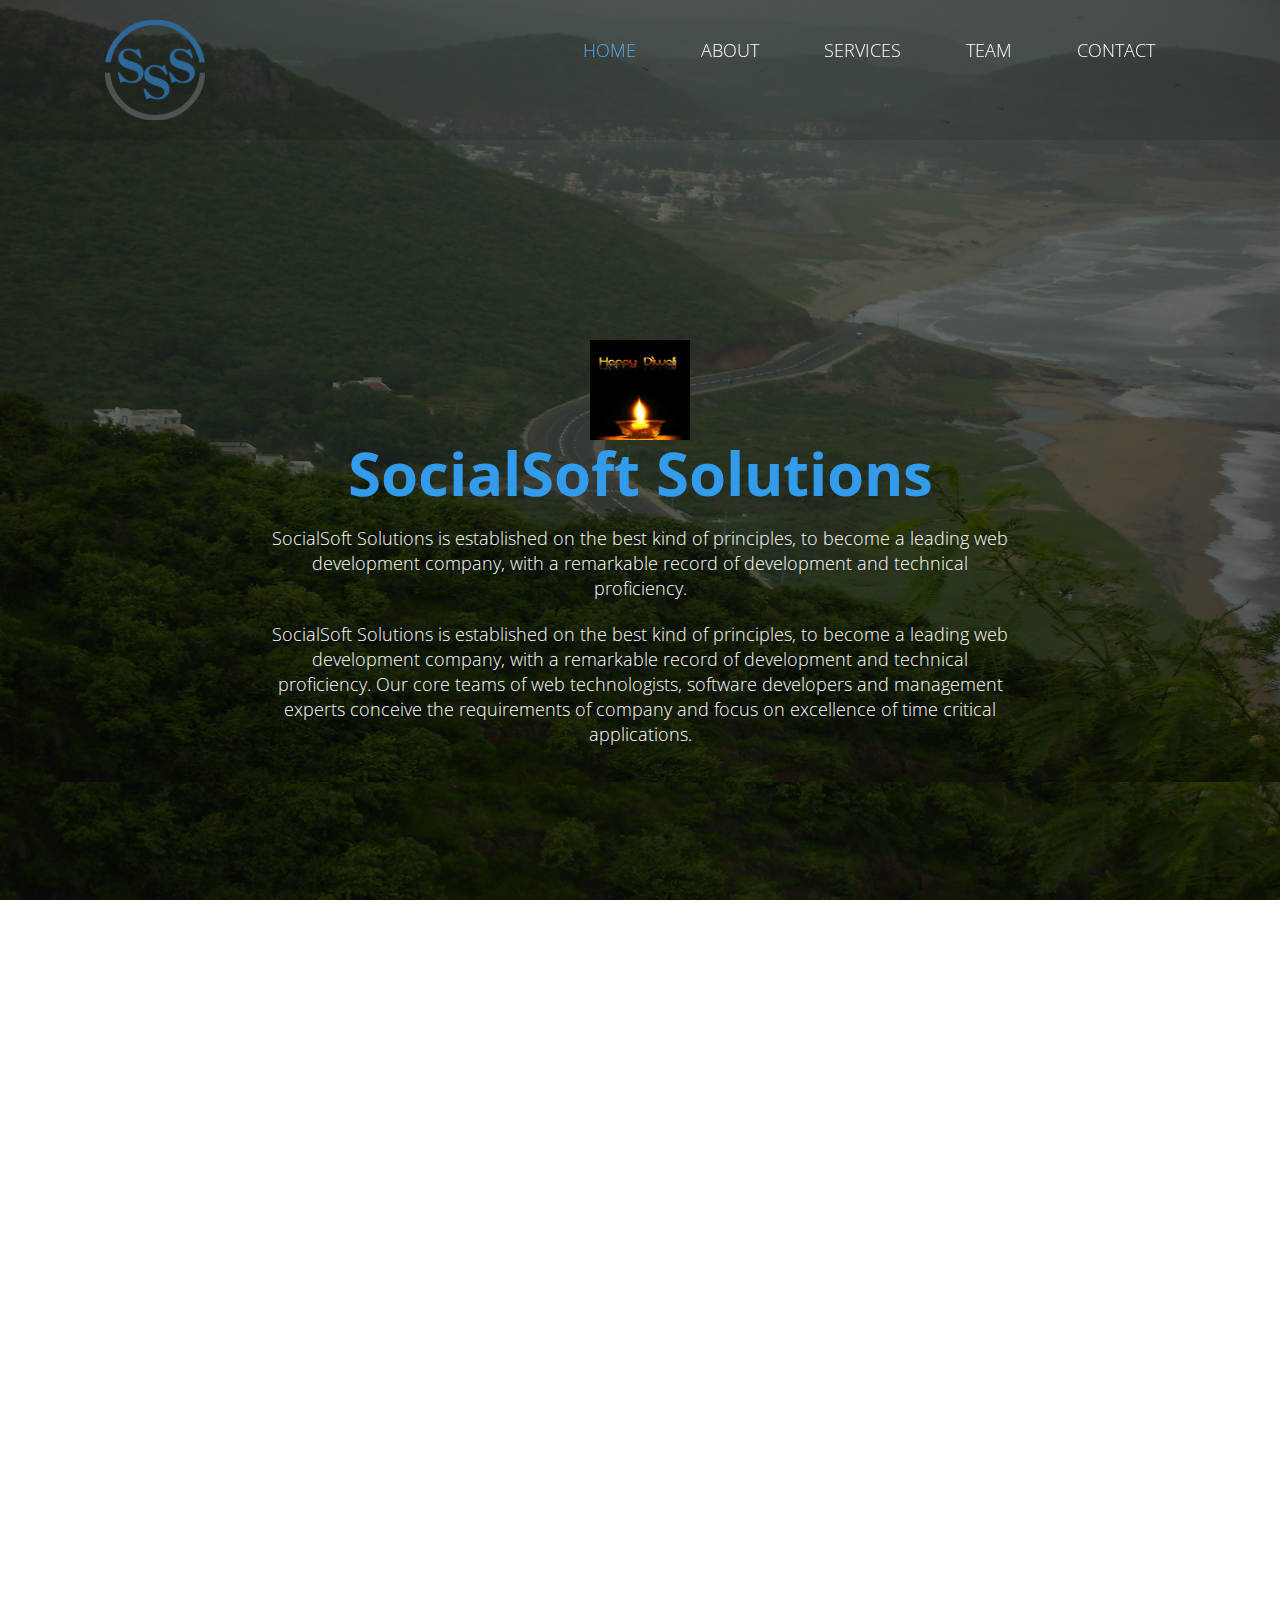
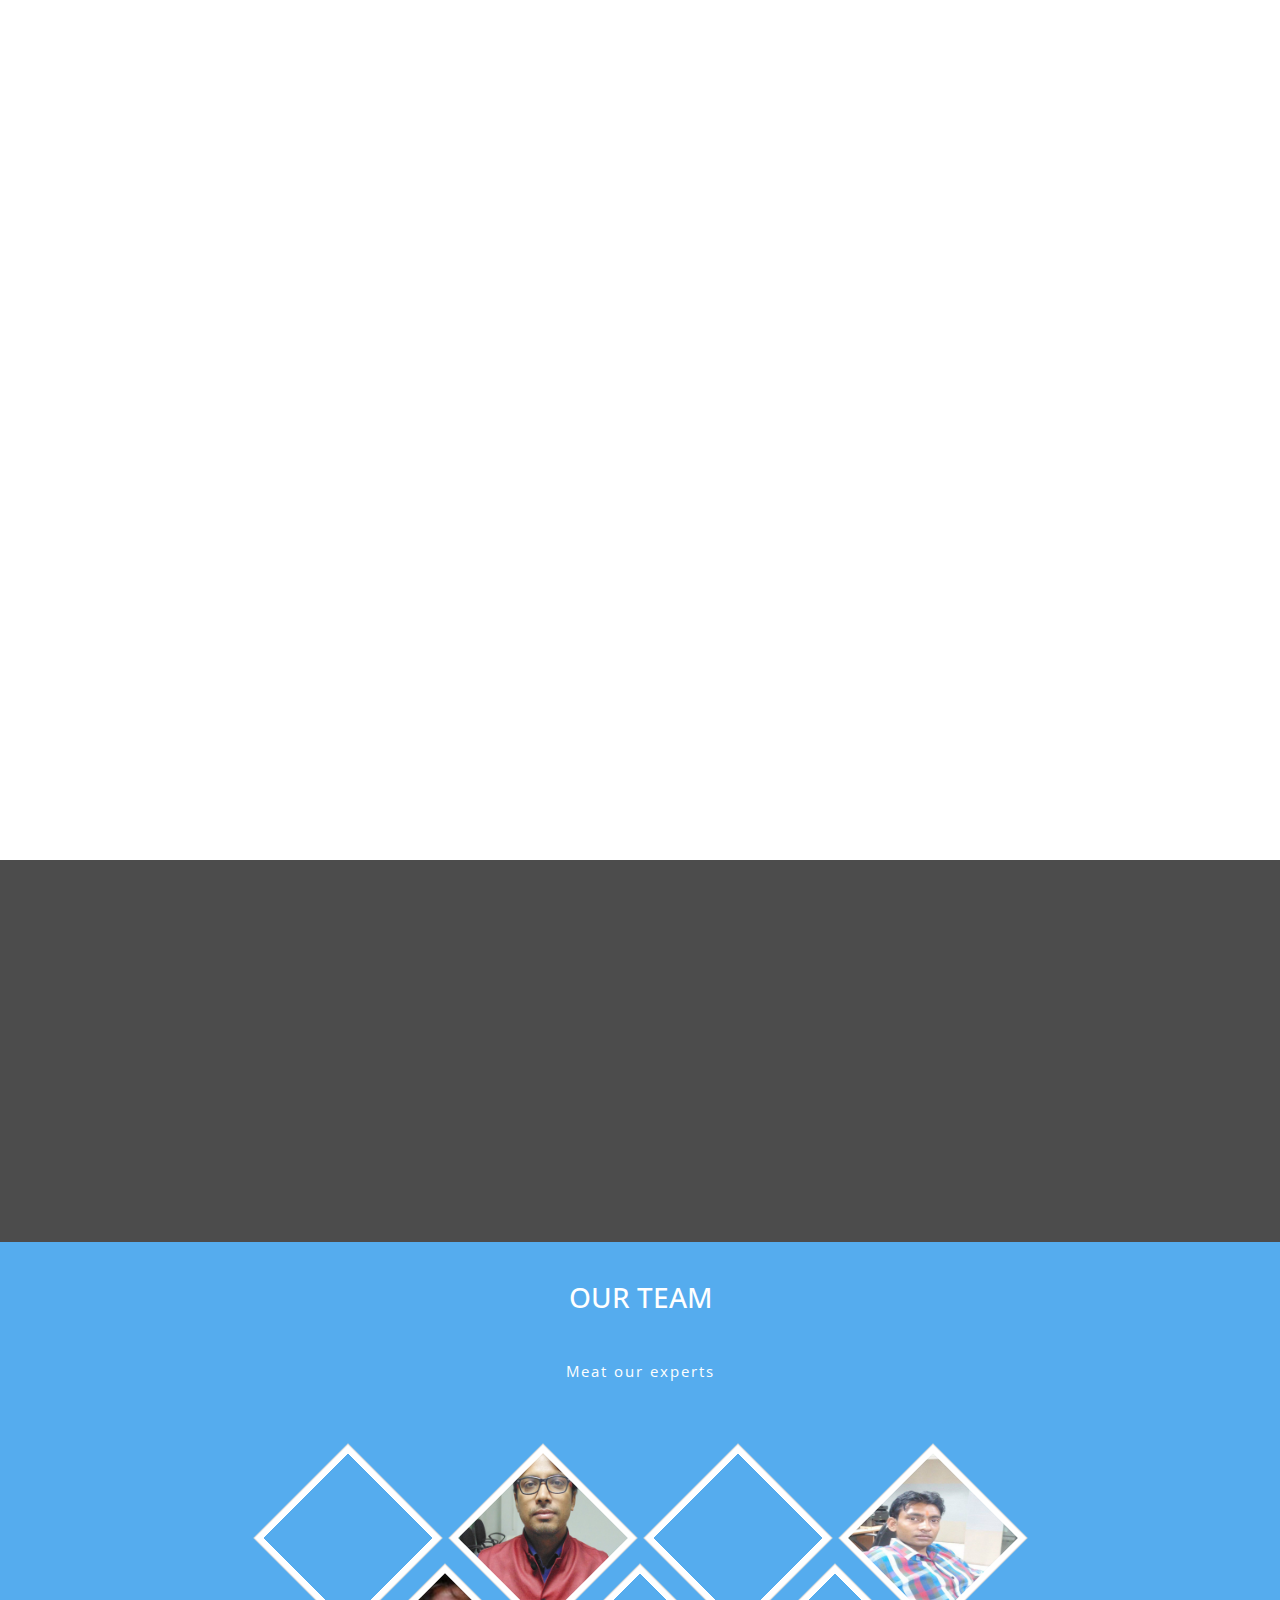
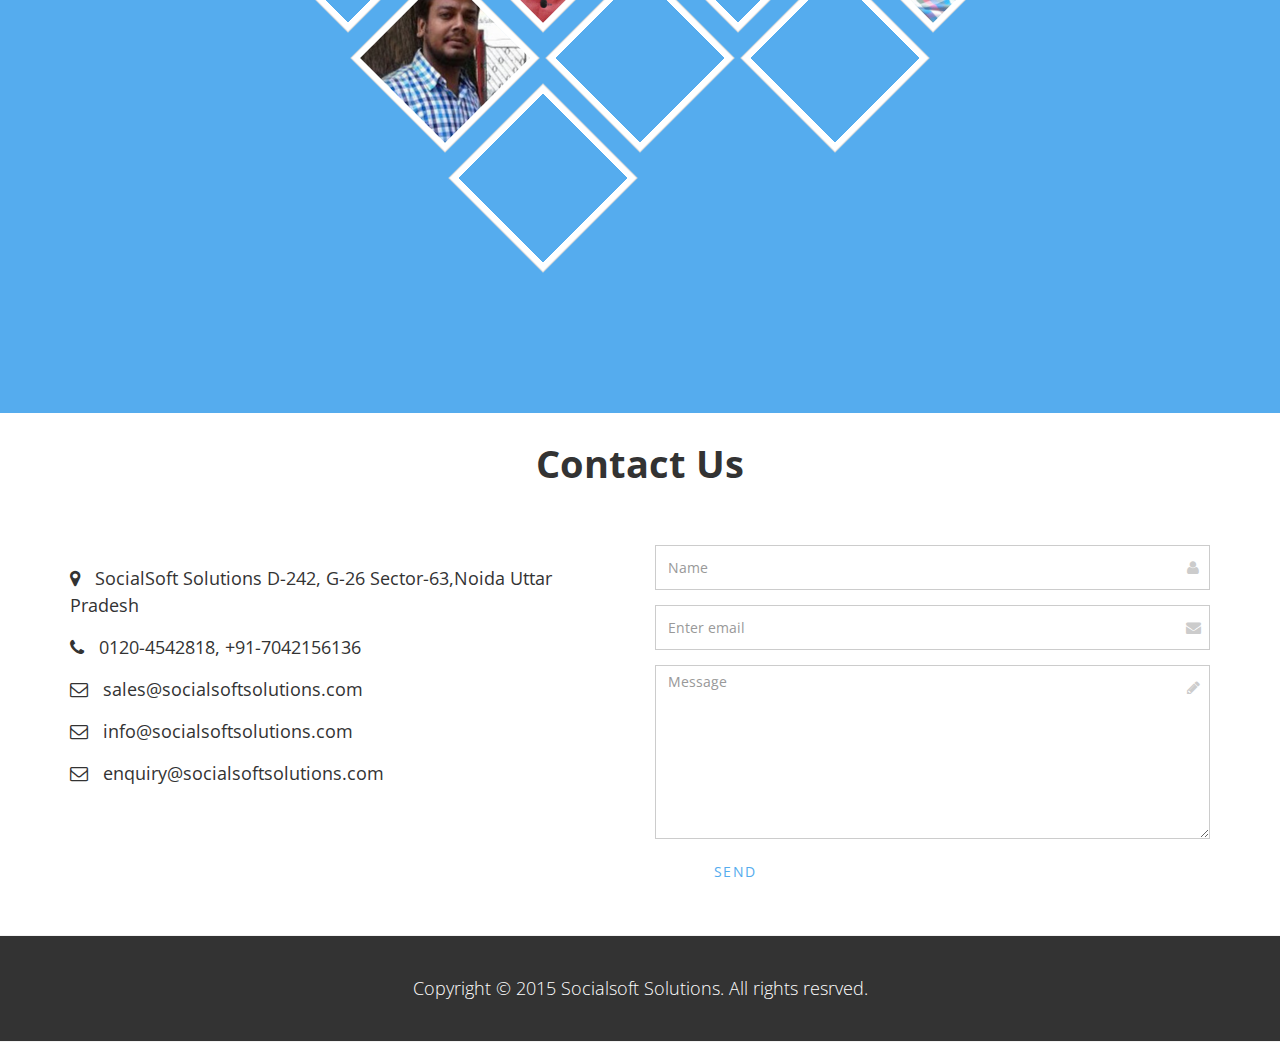
==== index.html @ 51e4af73 "test social" ====
<!DOCTYPE>
<html>
<head>
		<meta charset="utf-8">
		<title>SocialSoftSolutions | Your software service IT Initiatives</title>
		<!-- Mobile Meta -->
		<meta name="viewport" content="width=device-width, initial-scale=1.0">

		<!-- Favicon -->
		<link rel="shortcut icon" href="images/favicon.ico">

		<!-- Web Fonts -->
		<link href='http://fonts.googleapis.com/css?family=Open+Sans:400italic,700italic,400,700,300&amp;subset=latin,latin-ext' rel='stylesheet' type='text/css'>
		<link href='http://fonts.googleapis.com/css?family=Raleway:700,400,300' rel='stylesheet' type='text/css'>

		<!-- Bootstrap core CSS -->
		<link href="css/bootstrap.css" rel="stylesheet">

		<!-- Font Awesome CSS -->
		<link href="font-awesome/css/font-awesome.css" rel="stylesheet">

		<!-- Plugins -->
		<link href="css/animations.css" rel="stylesheet">

		<!-- Worthy core CSS file -->
		<link href="css/style.css" rel="stylesheet">
		<link href="css/skin/style.css" rel="stylesheet">
		<!-- <link href="css/reset.css" rel="stylesheet"> -->
		<link href="css/skin/mobile.css" rel="stylesheet">
<!-- <link href="css/cool-gray.css" rel="stylesheet"> -->
		<!-- Custom css -->
		<link href="css/custom.css" rel="stylesheet">
	</head>

	<body class="no-trans">
		<!-- scrollToTop -->
		<!-- ================ -->

		<!-- header start -->
		<!-- ================ -->
		<header class="header fixed clearfix navbar navbar-fixed-top">
			<div class="container">
				<div class="row">
					<div class="col-md-4">
						<!-- header-left start -->
						<!-- ================ -->
						<div class="header-left clearfix">

							<!-- logo -->
							<div class="logo smooth-scroll">
								<a href="#banner"><img id="logo" src="./assets/logo.png" alt="Worthy"></a>
							</div>

							<!-- name-and-slogan -->
							<!-- <div class="site-name-and-slogan smooth-scroll">
								<div class="site-name"><a href="#banner"><img id="logo" src="images/2015-11-06.gif" /></a></div>
								<div class="site-slogan">IT Initiatives</div>
							</div> -->

						</div>
						<!-- header-left end -->

					</div>
					<div class="col-md-8">

						<!-- header-right start -->
						<!-- ================ -->
						<div class="header-right clearfix">

							<!-- main-navigation start -->
							<!-- ================ -->
							<div class="main-navigation animated">

								<!-- navbar start -->
								<!-- ================ -->
								<nav class="navbar navbar-default" role="navigation">
									<div class="container-fluid">

										<!-- Toggle get grouped for better mobile display -->
										<div class="navbar-header">
											<button type="button" class="navbar-toggle" data-toggle="collapse" data-target="#navbar-collapse-1">
												<span class="sr-only">Toggle navigation</span>
												<span class="icon-bar"></span>
												<span class="icon-bar"></span>
												<span class="icon-bar"></span>
											</button>
										</div>

										<!-- Collect the nav links, forms, and other content for toggling -->
										<div class="collapse navbar-collapse scrollspy smooth-scroll" id="navbar-collapse-1">
											<ul class="nav navbar-nav navbar-right">
												<li class="active"><a href="#banner">Home</a></li>
												<li><a href="#about">About</a></li>
												<li><a href="#services">Services</a></li>
												<li><a href="#team-section">Team</a></li>
												<!-- <li><a href="#clients">Clients</a></li> -->
												<li><a href="#contact">Contact</a></li>
											</ul>
										</div>
									</div>
								</nav>
								<!-- navbar end -->

							</div>
							<!-- main-navigation end -->

						</div>
						<!-- header-right end -->

					</div>
				</div>
			</div>
		</header>
        <!-- banner start -->
        <div id="banner" class="banner" style="height:782px; width:100%">
			<div class="banner-image" >
			    <img src="assets/banner.jpg" alt="" style="height:782px; width:100%">
			</div>
			<div class="banner-caption">
				<div class="container">
					<div class="row">
						<div class="col-md-8 col-md-offset-2 object-non-visible" data-animation-effect="fadeIn">
							<!--diwali image-->
							<img style="margin: -20px auto;" src="images/2015-11-06.gif" />
							<!--/diwali image-->
							<h1 class="text-center"><span>SocialSoft Solutions</span></h1>
							<p class="lead text-center">SocialSoft Solutions is established on the best kind of principles, to become a leading web development company,
								with a remarkable record of development and technical proficiency.</p>
								<p class="lead text-center">SocialSoft Solutions is established on the best kind of principles, to become a leading web development company, with a remarkable record of development and technical proficiency. Our core teams of web technologists, software developers and management experts conceive the requirements of company
								and focus on excellence of time critical applications.</p>

						</div>
					</div>
				</div>
			</div>
		</div>
		<!-- banner end -->

		<!-- section start -->
		<!-- ================ -->
		<div class="section clearfix object-non-visible" data-animation-effect="fadeIn">
			<div class="container">
				<!--<div class="row">-->
					<div class="col-md-12">
						<h1 id="about" class="title text-center">About <span>Us</span></h1>
						<p class="lead text-center">SocialSoft Solutions was conceived and established in 2014 by Mr. S.K. Srivastava, SocialSoft Solutions is one
							of the fastest growing company, specialize in Social Software Application Development, Social API development, Web Solutions
							including Web Application, Web Maintenance and Designing, Application Software Development, Portal Maintenance,
							Testing &amp; Automation environment Setup &amp; Maintenance of Web Server.</p>
							<p class="lead text-center">We Esteem our moral benefits of depending on our inspirational attitude to bear on the work of the customers we take up, our conveying abilities to finish the work assigned inside time allocated.
								Our qualities are inserted in our struggle to attain the objectives and destinations set thoroughly.</p>
						<!-- <div class="space"></div> -->
						<div class="row">
						<!--	<div class="col-md-6">
								<img src="../projects/D1dad45dec18e123c7308a274a57d7667/common/assets/portfolio-2.jpg" alt="">
								<div class="space"></div>
							</div> -->
							<div class="col-md-6">
							    <h2 >Our Values</h2>
								<p class="lead">Passion for innovation and quality is not optional at Socialsoft Solutions.  Honesty, Integrity, commitment and transparency in everything we do allow us to build strong and long lasting relationships with our employees, customers and partners alike.</p>
								<p></p>
								<ul class="list-unstyled">
								<div class="col-md-6">
									<li><i class="fa fa-caret-right pr-10 text-colored"></i> Innovation</li>
									<li><i class="fa fa-caret-right pr-10 text-colored"></i> Quality</li>
									<li><i class="fa fa-caret-right pr-10 text-colored"></i> Honesty</li>
								</div>
								<div class="col-md-6">
									<li><i class="fa fa-caret-right pr-10 text-colored"></i> Integrity</li>
									<li><i class="fa fa-caret-right pr-10 text-colored"></i> Commitment</li>
									<li><i class="fa fa-caret-right pr-10 text-colored"></i> Transparency</li>
								</div>
								</ul>
							</div>
							<div class="col-md-6">
							    <h2 >Our Vision</h2>
								<p class="lead">To provide best in class Software Engineering services.</p>
							</div>
						</div>
						<!--<div class="space"></div> -->
						<h2>Our Focus</h2>
						<div class="row">
							<div class="col-md-6">
								<p class="lead">Our mission at Socialsoft Solutions is to focus on providing services in niche areas that require high level of skill and deep knowledge in a variety of areas.  We help our clients by focusing on cross-platform portfolio including SAP consulting services for mobility, HANA, cloud, CRM, ERP, big data and analytics, GIS, Asset Management and Industrial automation solutions. We employ an integrated, flexible approach to ensure the clients business needs and processes are carefully evaluated, completely understood, and accurately addressed.</p>
							</div>
							<div class="col-md-6">
								<div class="panel-group" id="accordion" role="tablist" aria-multiselectable="true">
									<div class="panel panel-default">
										<div class="panel-heading" role="tab" id="headingOne">
											<h4 class="panel-title">
												<a data-toggle="collapse" data-parent="#accordion" href="#collapseOne" aria-expanded="true" aria-controls="collapseOne">
													Website Designing/Web Design
												</a>
											</h4>
										</div>
										<div id="collapseOne" class="panel-collapse collapse in" role="tabpanel" aria-labelledby="headingOne">
											<div class="panel-body">
												Interactive &amp; Affordable Web Design to Bring You More Business

Website designing is the part of business growth. Now a day website has been a component of your business. So, make a unique website that will give first impression to your potential customers. Give an attracting look to your business and individual website that will increase you business presence worldwide.
<br /><br />Our web designing services include static/ dynamic website design, flash design, striking logo designs,  Wireframe through Protoshare, Inventive Graphic Designs, Custom banners design &amp; multimedia and jquery elements and many more that add a wow factor in your website.
<br /><br />What you can expect with our web design services:
<br /><br />
<li>Website design with multiple layouts.</li>
<li>Attracting easy navigation with jquery elements.</li>
<li>Web 2.0 and web 3.0 standards website.</li>
<li>Blog and forum integration according your need.</li>
<li>Search engine friendly website.</li>
<li>HTML and CSS validate website design.</li>
<li>Lifetime support and maintenance.</li>
<li>Unique logo, banner and graphic images.</li>
<li>Update new and advanced features time by time.</li>
<li>Redesign website according your need.</li>

											</div>
										</div>
									</div>
									<div class="panel panel-default">
										<div class="panel-heading" role="tab" id="headingTwo">
											<h4 class="panel-title">
												<a class="collapsed" data-toggle="collapse" data-parent="#accordion" href="#collapseTwo" aria-expanded="false" aria-controls="collapseTwo">
													Social Software Development
												</a>
											</h4>
										</div>
										<div id="collapseTwo" class="panel-collapse collapse" role="tabpanel" aria-labelledby="headingTwo">
											<div class="panel-body">
												SocialSoft Solutions provides a full range of custom Social Software applications. We merge the perfect combination of leading edge Social API to create different and highly interactive Social applications with unique functionalities, which will enable you to represent your business information across the Social channels in a right manner and the productivity and efficiency of your business. We provide the best framework practice as Laravel.
											</div>
										</div>
									</div>
									<div class="panel panel-default">
										<div class="panel-heading" role="tab" id="headingThree">
											<h4 class="panel-title">
												<a class="collapsed" data-toggle="collapse" data-parent="#accordion" href="#collapseThree" aria-expanded="false" aria-controls="collapseThree">
													E-Commerce Solutions
												</a>
											</h4>
										</div>
										<div id="collapseThree" class="panel-collapse collapse" role="tabpanel" aria-labelledby="headingThree">
											<div class="panel-body">
												Reduce your transaction costs, speed up your circulation of products, goods and information, improvise your customer support, and connect your activities among producers, traders, manufacturers and customers through personalized e-commerce Solutions. We are passionate about building your business and offer one of the finest ecommerce solutions that reduce manpower & administrative cost and provide an opportunity to reach millions of people. We provide Magento, OpenCart  and zencart services to complete the e-commerce worldwide solutions.
											</div>
										</div>
									</div>
									<div class="panel panel-default">
										<div class="panel-heading" role="tab" id="headingFour">
											<h4 class="panel-title">
												<a class="collapsed" data-toggle="collapse" data-parent="#accordion" href="#collapseFour" aria-expanded="false" aria-controls="collapseFour">
													CMS Solutions
												</a>
											</h4>
										</div>
										<div id="collapseFour" class="panel-collapse collapse" role="tabpanel" aria-labelledby="headingFour">
											<div class="panel-body">
												We believe only to deliver optimal CMS solutions that can operate in high-complexity environments and can help you achieve challenging business objectives even in the highly competitive market. We hold expertise in various CMS applications, including Joomla, Mambo, Post Nuke, PHP Nuke, PHPBB, Word Press, Drupal and Custom CMS in ASP, PHP and ASP.net.
											</div>
										</div>
									</div>



								</div>
							</div>
						</div>
					</div>
				<!--</div> -->
			</div>
		</div>
		<!-- section end -->

		<!-- section start -->
		<!-- ================ -->
		<div class="section translucent-bg ">
			<div class="container object-non-visible" data-animation-effect="fadeIn">
				<h1 id="services"  class="text-center title">SocialSoft Solutions</h1>
				<div class="space"></div>

				<div class="row">
					<div class="col-sm-6">
						<div class="media">
							<div class="media-body text-right">
								<h4 class="media-heading">Web Development Services</h4>
								<p></p>
							</div>
							<div class="media-right">
								<i class="fa fa-puzzle-piece"></i>
							</div>
						</div>
						<div class="media">
							<div class="media-body text-right">
								<h4 class="media-heading">Custom Application Development</h4>
								<p></p>
							</div>
							<div class="media-right">
								<i class="fa fa-code"></i>
							</div>
						</div>
						<div class="media">
							<div class="media-body text-right">
								<h4 class="media-heading">Mobile Application Development</h4>
								<p></p>
							</div>
							<div class="media-right">
								<i class="fa fa-desktop"></i>
							</div>
						</div>
						<!-- <div class="media">
							<div class="media-body text-right">
								<h4 class="media-heading">SAP Consulting and training</h4>
								<p></p>
							</div>
							<div class="media-right">
								<i class="fa fa-mobile"></i>
							</div>
						</div> -->
					</div>
					<div class="space visible-xs"></div>
					<div class="col-sm-6">
						<div class="media">
							<div class="media-left">
								<i class="fa fa-puzzle-piece"></i>
							</div>
							<div class="media-body">
								<h4 class="media-heading">SAP Implementation and Support Services</h4>
								<p></p>
							</div>
						</div>
					    <div class="media">
							<div class="media-left">
								<i class="fa fa-globe"></i>
							</div>
							<div class="media-body">
								<h4 class="media-heading">Software Testing and QA Services</h4>
								<p></p>
							</div>
						</div>
						<div class="media">
							<div class="media-left">
								<i class="fa fa-bug"></i>
							</div>
							<div class="media-body">
								<h4 class="media-heading">GIS solutions and Application Development</h4>
								<p></p>
							</div>
						</div>
						<!-- <div class="media">
							<div class="media-left">
								<i class="fa fa-puzzle-piece"></i>
							</div>
							<div class="media-body">
								<h4 class="media-heading">Software Consulting and Training Services</h4>
								<p></p>
							</div>
						</div> -->
<!--
						<div class="media">
							<div class="media-left">
								<i class="fa fa-codepen"></i>
							</div>
							<div class="media-body">
								<h4 class="media-heading">Service 8</h4>
								<p>Lorem ipsum dolor sit amet, consectetur adipisicing elit. Iure aperiam consequatur quo quis exercitationem reprehenderit dolor vel ducimus, voluptate eaque suscipit iste placeat.</p>
							</div>
						</div>
						 -->
					</div>

				</div>
			</div>
		</div>
		<!-- section end -->

		<!-- section start -->
		<!-- ================ -->
		<!-- <div class="default-bg space blue" id="work_together">
			<div class="container">
				<div class="row">
					<div class="col-md-8 col-md-offset-2">
						<h1 class="text-center">Let's Work Together!</h1>
					</div>
				</div>
			</div>
		</div> -->

		<!-- Begin team-->
		<section id="team-section" class="default-bg space blue">
				<!-- Begin page header-->
				<div class="page-header-wrapper">
						<div class="container">
								<div class="page-header text-center wow fadeInDown" data-wow-delay="0.4s">
										<h2>Our Team</h2>
										<div class="devider"></div>
										<p class="subtitle">Meat our experts</p>
								</div>
						</div>
				</div>
				<!-- End page header-->
				<div class="container">
						<div class="row">
								<div class="team-items">
										<div class="col-md-2">
												<div class="team-container wow bounceIn" data-wow-delay="0.2s">
														<div class="team-item">
																<div class="team-triangle">
																		<div class="content">
																				<img src="images/team/1.jpg" alt="title"/>
																				<div class="team-hover text-center">
																						<i class="fa fa-male"></i>
																						<p>Surendra Shrivastava</p>
																				</div>
																		</div>
																</div>
														</div>
												</div>
										</div>
										<div class="col-md-2">
												<div class="team-container wow bounceIn" data-wow-delay="0.3s">
														<div class="team-item">
																<div class="team-triangle">
																		<div class="content">
																				<img src="images/team/2.jpg" alt="title"/>
																				<div class="team-hover text-center">
																						<i class="fa fa-male"></i>
																						<p>Sushant</p>
																				</div>
																		</div>
																</div>
														</div>
												</div>
										</div>
										<div class="col-md-2">
												<div class="team-container wow bounceIn" data-wow-delay="0.4s">
														<div class="team-item">
																<div class="team-triangle">
																		<div class="content">
																				<img src="images/team/3.jpg" alt="title"/>
																				<div class="team-hover text-center">
																						<i class="fa fa-male"></i>
																						<p>Sumit</p>
																				</div>
																		</div>
																</div>
														</div>
												</div>
										</div>

										<div class="col-md-2">
												<div class="team-container wow bounceIn" data-wow-delay="0.5s">
														<div class="team-item">
																<div class="team-triangle">
																		<div class="content">
																				<img src="images/team/4.jpg" alt="title"/>
																				<div class="team-hover text-center">
																						<i class="fa fa-male"></i>
																						<p>Keshav</p>
																				</div>
																		</div>
																</div>
														</div>
												</div>
										</div>
										<div class="col-md-2">
												<div class="team-container wow bounceIn" data-wow-delay="0.5s">
														<div class="team-item">
																<div class="team-triangle">
																		<div class="content">
																				<img src="images/team/5.jpg" alt="title"/>
																				<div class="team-hover text-center">
																						<i class="fa fa-male"></i>
																						<p>Anuj</p>
																				</div>
																		</div>
																</div>
														</div>
												</div>
										</div>
										<div class="col-md-2">
												<div class="team-container wow bounceIn" data-wow-delay="0.5s">
														<div class="team-item">
																<div class="team-triangle">
																		<div class="content">
																				<img src="images/team/6.jpg" alt="title"/>
																				<div class="team-hover text-center">
																						<i class="fa fa-male"></i>
																						<p>Amit</p>
																				</div>
																		</div>
																</div>
														</div>
												</div>
										</div>
										<div class="col-md-2">
												<div class="team-container wow bounceIn" data-wow-delay="0.6s">
														<div class="team-item">
																<div class="team-triangle">
																		<div class="content">
																				<img src="images/team/7.jpg" alt="title"/>
																				<div class="team-hover text-center">
																						<i class="fa fa-male"></i>
																						<p>Subhash</p>
																				</div>
																		</div>
																</div>
														</div>
												</div>
										</div>


										<div class="col-md-10">
												<div class="team-container wow bounceIn" data-wow-delay="0.8s">
														<div class="team-item">
																<div class="team-triangle">
																		<div class="content">
																				<img src="images/team/8.jpg" alt="title"/>
																				<div class="team-hover text-center">
																						<i class="fa fa-male"></i>
																						<p>Sujeet</p>
																				</div>
																		</div>
																</div>
														</div>
												</div>
										</div>
										<div class="clearfix"></div>
								</div>
						</div>
				</div>

		</section>
		<!-- End team-->
		<!-- section end -->

<!--
  IMPORTANT: To Include this File

   Click 'Menu' button at the top and select 'Copy Link'
-->



<footer id="footer">

			<!-- .footer start -->
			<!-- ================ -->
			<div class="footer section">
				<div class="container">
					<h1 class="title text-center" id="contact">Contact Us</h1>
					<div class="space"></div>
					<div class="row">
						<div class="col-sm-6">
							<div class="footer-content">
								<p class="large"></p>
								<ul class="list-icons">
									<li><i class="fa fa-map-marker pr-10"></i> SocialSoft Solutions D-242, G-26 Sector-63,Noida Uttar Pradesh</li>
									<li><i class="fa fa-phone pr-10"></i> 0120-4542818, +91-7042156136</li>
									<!-- <li><i class="fa fa-fax pr-10"></i> +00 1234567891 </li> -->
									<li><i class="fa fa-envelope-o pr-10"></i> sales@socialsoftsolutions.com</li>
									<li><i class="fa fa-envelope-o pr-10"></i> info@socialsoftsolutions.com</li>
									<li><i class="fa fa-envelope-o pr-10"></i> enquiry@socialsoftsolutions.com</li>
								</ul>
								<!--<ul class="social-links">
									<li class="facebook"><a target="_blank" href="https://www.facebook.com/pages/HtmlCoder/714570988650168"><i class="fa fa-facebook"></i></a></li>
									<li class="twitter"><a target="_blank" href="https://twitter.com/HtmlcoderMe"><i class="fa fa-twitter"></i></a></li>
									<li class="googleplus"><a target="_blank" href="http://plus.google.com"><i class="fa fa-google-plus"></i></a></li>
									<li class="skype"><a target="_blank" href="http://www.skype.com"><i class="fa fa-skype"></i></a></li>
									<li class="linkedin"><a target="_blank" href="http://www.linkedin.com"><i class="fa fa-linkedin"></i></a></li>
									<li class="youtube"><a target="_blank" href="http://www.youtube.com"><i class="fa fa-youtube"></i></a></li>
									<li class="flickr"><a target="_blank" href="http://www.flickr.com"><i class="fa fa-flickr"></i></a></li>
									<li class="pinterest"><a target="_blank" href="http://www.pinterest.com"><i class="fa fa-pinterest"></i></a></li>
								</ul> -->
							</div>
						</div>
						<div class="col-sm-6">
							<div class="footer-content">
								<form role="form" id="footer-form">
									<div class="form-group has-feedback">
										<label class="sr-only" for="name2">Name</label>
										<input type="text" class="form-control" id="name2" placeholder="Name" name="name2" required>
										<i class="fa fa-user form-control-feedback"></i>
									</div>
									<div class="form-group has-feedback">
										<label class="sr-only" for="email2">Email address</label>
										<input type="email" class="form-control" id="email2" placeholder="Enter email" name="email2" required>
										<i class="fa fa-envelope form-control-feedback"></i>
									</div>
									<div class="form-group has-feedback">
										<label class="sr-only" for="message2">Message</label>
										<textarea class="form-control" rows="8" id="message2" placeholder="Message" name="message2" required></textarea>
										<i class="fa fa-pencil form-control-feedback"></i>
									</div>
									<input type="submit" value="Send" class="btn btn-default">
								</form>
							</div>
						</div>
					</div>
				</div>
			</div>
			<!-- .footer end -->

			<!-- .subfooter start -->
			<!-- ================ -->
			<div class="subfooter">
				<div class="container">
					<div class="row">
						<div class="col-md-12">
							<p class="lead text-center">Copyright &copy; 2015 Socialsoft Solutions. All rights resrved.</p>  <!-- <a target="_blank" href="http://example.com">example</a> -->
						</div>
					</div>
				</div>
			</div>
			<!-- .subfooter end -->

		</footer>
		<!-- footer end -->

		<!-- JavaScript files placed at the end of the document so the pages load faster
		================================================== -->
		<!-- Jquery and Bootstap core js files -->
		<script type="text/javascript" src="js/jquery.min.js"></script>
		<script type="text/javascript" src="js/bootstrap.min.js"></script>

		<!-- Modernizr javascript -->
		<script type="text/javascript" src="js/modernizr.js"></script>

		<!-- Isotope javascript -->
		<script type="text/javascript" src="js/isotope.pkgd.min.js"></script>

		<!-- Backstretch javascript -->
		<script type="text/javascript" src="js/jquery.backstretch.min.js"></script>

		<!-- Appear javascript -->
		<script type="text/javascript" src="js/jquery.appear.js"></script>

		<!-- Initialization of Plugins -->
		<script type="text/javascript" src="js/template.js"></script>




	</body>

<!-- Mirrored from parnallc.com/ by HTTrack Website Copier/3.x [XR&CO'2014], Thu, 05 Nov 2015 08:17:10 GMT -->
</html>
---- css/animations.css ----
/*!
Animate.css - http://daneden.me/animate
Licensed under the MIT license - http://opensource.org/licenses/MIT

Copyright (c) 2014 Daniel Eden
*/

@import url(animate.css);

/*
Theme Name: Worthy - Free Powerful Theme by HtmlCoder
Author:HtmlCoder
Author URI:http://www.htmlcoder.me
Version:1.0.0
Created:November 2014
License: Creative Commons Attribution 3.0 License (https://creativecommons.org/licenses/by/3.0/)
File Description: Custom Animations
*/

/*Custom Animations*/

@-webkit-keyframes fadeInDownSmall {
  0% {
    opacity: 0;
    -webkit-transform: translate3d(0, -20px, 0);
    transform: translate3d(0, -20px, 0);
  }

  100% {
    opacity: 1;
    -webkit-transform: translate3d(0, 0, 0);
    transform: translate3d(0, 0, 0);
  }
}

@keyframes fadeInDownSmall {
  0% {
    opacity: 0;
    -webkit-transform: translate3d(0, -20px, 0);
    -ms-transform: translate3d(0, -20px, 0);
    transform: translate3d(0, -20px, 0);
  }

  100% {
    opacity: 1;
    -webkit-transform: translate3d(0, 0, 0);
    -ms-transform: translate3d(0, 0, 0);
    transform: translate3d(0, 0, 0);
  }
}

.fadeInDownSmall {
  -webkit-animation-name: fadeInDownSmall;
  animation-name: fadeInDownSmall;
}

@-webkit-keyframes fadeInLeftSmall {
  0% {
    opacity: 0;
    -webkit-transform: translate3d(-20px, 0, 0);
    transform: translate3d(-20px, 0, 0);
  }

  100% {
    opacity: 1;
    -webkit-transform: none;
    transform: none;
  }
}

@keyframes fadeInLeftSmall {
  0% {
    opacity: 0;
    -webkit-transform: translate3d(-20px, 0, 0);
    -ms-transform: translate3d(-20px, 0, 0);
    transform: translate3d(-20px, 0, 0);
  }

  100% {
    opacity: 1;
    -webkit-transform: none;
    -ms-transform: none;
    transform: none;
  }
}

.fadeInLeftSmall {
  -webkit-animation-name: fadeInLeftSmall;
  animation-name: fadeInLeftSmall;
}

@-webkit-keyframes fadeInRightSmall {
  0% {
    opacity: 0;
    -webkit-transform: translate3d(20px, 0, 0);
    transform: translate3d(20px, 0, 0);
  }

  100% {
    opacity: 1;
    -webkit-transform: none;
    transform: none;
  }
}

@keyframes fadeInRightSmall {
  0% {
    opacity: 0;
    -webkit-transform: translate3d(20px, 0, 0);
    -ms-transform: translate3d(20px, 0, 0);
    transform: translate3d(20px, 0, 0);
  }

  100% {
    opacity: 1;
    -webkit-transform: none;
    -ms-transform: none;
    transform: none;
  }
}

.fadeInRightSmall {
  -webkit-animation-name: fadeInRightSmall;
  animation-name: fadeInRightSmall;
}

@-webkit-keyframes fadeInUpSmall {
  0% {
    opacity: 0;
    -webkit-transform: translate3d(0, 20px, 0);
    transform: translate3d(0, 20px, 0);
  }

  100% {
    opacity: 1;
    -webkit-transform: none;
    transform: none;
  }
}

@keyframes fadeInUpSmall {
  0% {
    opacity: 0;
    -webkit-transform: translate3d(0, 20px, 0);
    -ms-transform: translate3d(0, 20px, 0);
    transform: translate3d(0, 20px, 0);
  }

  100% {
    opacity: 1;
    -webkit-transform: none;
    -ms-transform: none;
    transform: none;
  }
}

.fadeInUpSmall {
  -webkit-animation-name: fadeInUpSmall;
  animation-name: fadeInUpSmall;
}
---- css/style.css ----
/* Typography
----------------------------------------------------------------------------- */
body {
	font-family: 'Open Sans', sans-serif;
}
.site-name {
	font-family: 'Raleway', sans-serif;
}
html,
body {
	height: 100%;
}
body {
	font-size: 15px;
	line-height: 1.50;
	color: #333333;
	background-color: #ffffff;
	position: relative;
}
h1,
h2,
h3,
h4,
h5,
h6 {
	color: #333333;
}
h1 {
	font-size: 38px;
	font-weight: 700;
	margin-bottom: 20px;
}
h2 {
	font-size: 28px;
	margin-bottom: 15px;
}
h3 {
	font-size: 22px;
}
h4 {
	font-size: 18px;
	font-weight: 700;
}
h5 {
	font-size: 16px;
	text-transform: uppercase;
	font-weight: 700;
}
h6 {
	font-weight: 700;
}
h1 span,
h2 span,
h3 span,
h4 span {
	color: #339BEB;
}
.text-colored {
	color: #55acee;
}
a {
	color: #55acee;
}
a:hover {
	color: #339BEB;
}
a:focus,
a:active {
	outline: none;
}
.large {
	font-size: 18px;
}
img {
	display: block;
	max-width: 100%;
	height: auto;
}
.list-unstyled li {
	padding: 5px 0;
}
.list-horizontal {
	padding: 15px 0;
}
.list-horizontal-item img {
	display: block;
	margin: 0 auto;
}
.list-icons {
	padding: 0;
	margin: 20px 0;
	list-style: none;
	font-size: 18px;
}
.list-icons li {
	padding: 0 0 15px 0;
}
blockquote {
	border-left: none;
	padding-left: 0;
	padding-right: 0;
}
.title {
	margin-top: 0;
}

/* Layout
----------------------------------------------------------------------------- */
.header {
	color: #ffffff;
	background-color: rgba(0, 0, 0, 0.10);
	padding: 10px 0;
	-webkit-transition: all 0.2s ease-in-out;
	-moz-transition: all 0.2s ease-in-out;
	-o-transition: all 0.2s ease-in-out;
	-ms-transition: all 0.2s ease-in-out;
	transition: all 0.2s ease-in-out;
}
.banner {
	width: 100%;
	height: 100%;
	min-height: 100%;
	position: relative;
	color: #fff;
}
.banner-image {
	vertical-align: middle;
	min-height: 100%;
	width: 100%;
}
.banner:after {
	position: absolute;
	top: 0;
	left: 0;
	right: 0;
	bottom: 0;
	background-color: rgba(0, 0, 0, 0.55);
	content: "";
}
.banner-caption {
	position: absolute;
	top: 40%;
	width: 100%;
	z-index: 2;
}
.subfooter {
	background-color: #333333;
	    border-top: 1px solid #f3f3f3;
	    border-bottom: 1px solid #f3f3f3;
	    padding: 40px 0;
	    color: #ffffff;
}
.section {
	background-color: #ffffff;
	padding: 80px 0;
}

/* Backgrounds
----------------------------------------------------------------------------- */
.default-bg {
	background-color: #222222;
	color: #ffffff;
}
.default-bg.blue {
	background-color: #55acee;
}
.translucent-bg {
	color: #ffffff;
}
.default-bg h1,
.default-bg h2,
.default-bg h3,
.default-bg h4,
.default-bg h5,
.default-bg h6,
.translucent-bg h1,
.translucent-bg h2,
.translucent-bg h3,
.translucent-bg h4,
.translucent-bg h5,
.translucent-bg h6 {
	color: #ffffff;
}
.default-bg blockquote footer,
.translucent-bg blockquote footer {
	color: #cccccc;
}
.default-bg a,
.translucent-bg a {
	color: #ffffff;
	text-decoration: underline;
}
.default-bg a:hover,
.translucent-bg a:hover {
	text-decoration: none;
}
.translucent-bg {
	-webkit-background-size: cover !important;
	-moz-background-size: cover !important;
	-o-background-size: cover !important;
	background-size: cover !important;
	background-position: 50% 0;
	background-repeat: no-repeat;
	z-index: 1;
	position: relative;
}
.translucent-bg .translucent-bg {
	margin-top: 80px;
	z-index: 3;
}
.translucent-bg:after {
	content: "";
	position: absolute;
	top: 0;
	left: 0;
	z-index: 2;
	width: 100%;
	height: 100%;
	background-color: rgba(0, 0, 0, 0.7);
}
.translucent-bg.blue:after {
	background-color: rgba(85, 172, 238, 0.7);
}
.translucent-bg .container {
	z-index: 3;
	position: relative;
}

.bg-image-1 {
	background: url("../projects/D1dad45dec18e123c7308a274a57d7667/common/assets/services-bg.html") 50% 0px no-repeat;
}
.bg-image-2 {
	background: url("../projects/D1dad45dec18e123c7308a274a57d7667/common/assets/bg-image-2.html") 50% 0px no-repeat;
}

/* Misc
----------------------------------------------------------------------------- */
.object-non-visible {
	opacity: 0;
	filter: alpha(opacity=0);
}
.object-visible,
.touch .object-non-visible {
	opacity: 1 !important;
	filter: alpha(opacity=100) !important;
}

/* Targeting only Firefox for smoothest animations */
@-moz-document url-prefix() {
	.object-visible,
	.touch .object-non-visible {
		-webkit-transition: opacity 0.6s ease-in-out;
		-moz-transition: opacity 0.6s ease-in-out;
		-o-transition: opacity 0.6s ease-in-out;
		-ms-transition: opacity 0.6s ease-in-out;
		transition: opacity 0.6s ease-in-out;
	}
}
.space {
	padding: 20px 0;
}
.pr-10 {
	padding-right: 10px;
}
.pl-10 {
	padding-left: 10px;
}
.pb-clear {
	padding-bottom: 0;
}

/* Sections
----------------------------------------------------------------------------- */
.banner-caption h1,
.banner-caption h2,
.banner-caption h3,
.banner-caption h4,
.banner-caption h5,
.banner-caption h6 {
	color: #ffffff;
}
.banner-caption h1 {
	font-size: 60px;

}
.subfooter p {
	margin-bottom: 0;
}

/* Template Components
----------------------------------------------------------------------------- */
/* Buttons
---------------------------------- */
.btn {
	padding: 8px 15px;
	font-size: 14px;
	line-height: 1.42857143;
	min-width: 160px;
	text-align: center;
	border-radius: 0;
	text-transform: uppercase;
	-webkit-transition: all 0.2s ease-in-out;
	-moz-transition: all 0.2s ease-in-out;
	-ms-transition: all 0.2s ease-in-out;
	-o-transition: all 0.2s ease-in-out;
	transition: all 0.2s ease-in-out;
}
.btn-default {
	color: #55acee;
	border: 1px solid #cccccc;
}
.btn-default:hover {
	color: #ffffff;
	background-color: #339BEB;
	border-color: #339BEB;
}

/* Collapse
---------------------------------- */
.panel-group .panel {
	-webkit-border-radius: 0px;
	-moz-border-radius: 0px;
	border-radius: 0px;
	border: none;
}
.panel-default > .panel-heading {
	padding: 0;
	outline: none;
	border: none;
	-webkit-border-radius: 0;
	-moz-border-radius: 0;
	-o-border-radius: 0;
	border-radius: 0;
	width: 100%;
}
.panel-default > .panel-heading + .panel-collapse > .panel-body {
	border: 1px solid #f0f0f0;
	border-top: none;
	background-color: #fafafa
}
.panel-heading a {
	font-weight: 400;
	padding: 12px 35px 12px 15px;
	display: inline-block;
	width: 100%;
	background-color: #55acee;
	color: #ffffff;
	position: relative;
	text-decoration: none;
}
.panel-heading a.collapsed {
	color: #ffffff;
	background-color: #333333;
}
.panel-heading a:after {
	font-family: "FontAwesome";
	content: "\f147";
	position: absolute;
	right: 15px;
	font-size: 14px;
	font-weight: 300;
	top: 50%;
	line-height: 1;
	margin-top: -7px;
}
.panel-heading a.collapsed:after {
	content: "\f196";
}
.panel-heading a:hover {
	text-decoration: none;
	background-color: #55acee;
	color: #ffffff;
}
.panel-title a i {
	padding-right: 10px;
	font-size: 20px;
}

/* Pills
---------------------------------- */
.nav-pills > li.active > a,
.nav-pills > li.active > a:hover,
.nav-pills > li.active > a:focus,
.nav-pills > li > a:hover {
	background-color: #55acee;
	border-color: #55acee;
	color: #ffffff;
}
.nav-pills > li > a {
	border-radius: 0;
	padding: 8px 20px;
	border: 1px solid #cacaca;
	color: #666666;
	font-size: 12px;
	text-transform: uppercase;
	font-weight: 300;
}

/* Forms
---------------------------------- */
.form-control {
	height: 45px;
	-webkit-border-radius: 0px;
	-moz-border-radius: 0px;
	border-radius: 0px;
}
.form-control-feedback {
	color: #cccccc;
}
.has-feedback label.sr-only ~ .form-control-feedback {
	top: 15px;
}
textarea {
	resize: vertical;
}

/* Modals
---------------------------------- */
.modal-content {
	-webkit-border-radius: 0px;
	-moz-border-radius: 0px;
	border-radius: 0px;
}
.modal-header {
	background-color: #55acee;
	color: #ffffff;
}
.modal-header h4 {
	color: #ffffff;
}
.modal-header .close {
	font-weight: 300;
	color: #FFFFFF;
	text-shadow: none;
	filter: alpha(opacity=100);
	opacity: 1;
}

/* Large devices (Large desktops 1200px and up) */
@media (min-width:1200px) {
	.modal-lg {
		width: 1140px;
	}
}

/* Media
---------------------------------- */
.media .fa {
	font-size: 24px;
	width: 40px;
	height: 25px;
	line-height: 25px;
	padding: 0 5px;
	text-align: center;
}

/* Navigations
----------------------------------------------------------------------------- */
.header .navbar {
	margin-bottom: 0;
}
.main-navigation .navbar-default {
	background-color: transparent;
	border: none;
}
.main-navigation .navbar-default .navbar-nav > li > a {
	color: #fff;
	padding: 10px 20px;
	font-size: 18px;
	font-weight: 300;
}
.main-navigation .navbar-default .navbar-nav > li.active > a {
	background-color: transparent;
	color: #55acee;
}
.main-navigation .navbar-default .navbar-nav > li > a:hover,
.main-navigation .navbar-default .navbar-nav > li.active > a:hover {
	color: #55acee;
}
@media (min-width:768px) {
	.main-navigation .navbar-default .navbar-nav > li > a {
		padding-top: 30px;
		padding-bottom: 30px;
		-webkit-transition: all 0.3s ease-in-out;
		-moz-transition: all 0.3s ease-in-out;
		-o-transition: all 0.3s ease-in-out;
		-ms-transition: all 0.3s ease-in-out;
		transition: all 0.3s ease-in-out;
	}
}
@media (min-width:768px) and (max-width:991px) {
	.main-navigation .container-fluid {
		padding-left: 0;
		padding-right: 0;
	}
	.navbar-nav {
		float: left !important;
	}
}
@media (max-width:767px) {
	.header.navbar-fixed-top {
		position: absolute;
	}
}

/* Fixed Header
----------------------------------------------------------------------------- */
.fixed-header-on .header {
	background-color: rgba(0, 0, 0, 0.95);
	padding: 5px 0;
}
.fixed-header-on .site-name {
	font-size: 24px;
}
.fixed-header-on .logo {
	-webkit-transform: scale(0.8);
	transform: scale(0.8);
	margin-top: 0;
	margin-bottom: 0;
}
@media (min-width:768px) {
	.fixed-header-on .navbar-default .navbar-nav > li > a {
		padding-top: 20px;
		padding-bottom: 20px;
	}
}
@media (max-width:991px) {
	.fixed-header-on .logo,
	.fixed-header-on .site-name,
	.fixed-header-on .site-slogan {
		display: none;
	}
}

/* Blocks/Widgets
----------------------------------------------------------------------------- */
/* Logo, Site Name, Site Slogan
---------------------------------- */
.logo {
	margin: 10px 10px 10px 0;
	-webkit-transition: all 0.3s ease-in-out;
	-moz-transition: all 0.3s ease-in-out;
	-o-transition: all 0.3s ease-in-out;
	-ms-transition: all 0.3s ease-in-out;
	transition: all 0.3s ease-in-out;
}
.logo,
.site-name-and-slogan {
	float: left;
}
.site-name {
	font-size: 36px;
	-webkit-transition: all 0.3s ease-in-out;
	-moz-transition: all 0.3s ease-in-out;
	-o-transition: all 0.3s ease-in-out;
	-ms-transition: all 0.3s ease-in-out;
	transition: all 0.3s ease-in-out;
}
.site-name a {
	color: #ffffff;
}
.site-name a:hover {
	text-decoration: none;
}
.site-slogan {
	font-size: 12px;
}

/* Testimonials
---------------------------------- */
.testimonial .media-left {
	width: 60px;
}

/* Social Links
---------------------------------- */
.social-links {
	padding: 0;
	list-style: none;
	margin: 15px 0;
}
.social-links li {
	margin: 10px 25px 10px 0;
	display: inline-block;
	font-size: 36px;
}
.social-links li a {
	color: #333333;
	-webkit-transition: all 0.2s ease-in-out;
	-moz-transition: all 0.2s ease-in-out;
	-o-transition: all 0.2s ease-in-out;
	-ms-transition: all 0.2s ease-in-out;
	transition: all 0.2s ease-in-out;
}
.social-links li.twitter a:hover {
	color: #55acee;
}
.social-links li.skype a:hover {
	color: #00aff0;
}
.social-links li.linkedin a:hover {
	color: #0976b4;
}
.social-links li.googleplus a:hover {
	color: #dd4b39;
}
.social-links li.youtube a:hover {
	color: #b31217;
}
.social-links li.flickr a:hover {
	color: #ff0084;
}
.social-links li.facebook a:hover {
	color: #3b5998;
}
.social-links li.pinterest a:hover {
	color: #cb2027;
}

/* Isotope Items
---------------------------------- */
.filters {
	margin: 0 0 30px 0;
}
.filters .nav-pills > li {
	margin-right: 2px;
	margin-bottom: 2px;
}
.filters .nav-pills > li + li {
	margin-left: 0px;
}
.text-center.filters .nav-pills > li {
	margin-right: 2px;
	margin-left: 2px;
	margin-bottom: 2px;
	display: inline-block;
	float: none;
}
.isotope-container {
	overflow: hidden;
}
.isotope-item {
	margin-bottom: 20px;
}
.isotope-item .btn-default {
	color: #999999;
}
.isotope-item .btn-default:hover {
	color: #ffffff;
}
@media (max-width:480px) {
	.filters .nav-pills > li {
		width: 100%;
		display: block;
	}
}

/* Images Overlay
----------------------------------------------------------------------------- */
.overlay-container {
	position: relative;
	display: block;
	overflow: hidden;
}
.overlay {
	position: absolute;
	top: 0;
	bottom: -1px;
	left: 0;
	right: -1px;
	background-color: rgba(85, 172, 238, 0.9);
	cursor: pointer;
	overflow: hidden;
	opacity: 0;
	filter: alpha(opacity=0);
	-webkit-transform: scale(0.8);
	transform: scale(0.8);
	-webkit-transition: all linear 0.2s;
	-moz-transition: all linear 0.2s;
	-ms-transition: all linear 0.2s;
	-o-transition: all linear 0.2s;
	transition: all linear 0.2s;
}
.overlay:hover {
	text-decoration: none;
}
.overlay span {
	position: absolute;
	display: block;
	bottom: 10px;
	text-align: center;
	width: 100%;
	color: #ffffff;
	font-size: 13px;
	font-weight: 300;
}
.overlay i {
	position: absolute;
	left: 50%;
	top: 50%;
	font-size: 18px;
	line-height: 1px;
	color: #ffffff;
	margin-top: -8px;
	margin-left: -8px;
	text-align: center;
}
.overlay-container:hover .overlay {
	opacity: 1;
	filter: alpha(opacity=100);
	-webkit-transform: scale(1);
	transform: scale(1);
}
---- css/skin/style.css ----
/*---------------------------------------------------------------------------------

Master Stylesheet

	Template:	 Unika - Responsive One Page HTML5 Template
	Author:		 imransdesign.com
	URL:		 http://imransdesign.com/
    Designed By: https://www.behance.net/poljakova
	Version:	1.0

---------------------------------------------------------------------------------*/

/*html {
	height: 100% !important;
}
body {
	position: relative;
	height: 100%;
	font-size: 14px;
	color: #363940;
}
body .body {
	height: 100%;
}
.cover {
	position: absolute;
	width: 100%;
	height: 100%;
	left: 0px;
	top: 0px;
	background-color: rgba(0, 46, 82, 0.15);
	padding: 20px;
}*/
/*.page {
  overflow: hidden;
  background-color: #fff;
  padding: 50px 0;
}
* {
	border-radius: 0 !important;
	-webkit-border-radius: 0 !important;
	-moz-border-radius: 0 !important;
}
*:focus {
	outline: none !important;
	box-shadow: none !important;
}

/* Begin Fonts */
/*body {
	font-family: 'Roboto', Helvetica, Arial, sans-serif;
}
h1, h2, h3, h4, h5, h6 {
	font-family: 'Roboto', Helvetica, Arial, sans-serif;
	font-weight: 700;
	margin-bottom: 10px;
}
h1 {
	font-size: 36px;
}
h2 {
	font-size: 30px;
}
h3 {
	font-size: 26px;
}
h4 {
	font-size: 22px;
}
h5 {
	font-size: 18px;
}
p {
	font: 14px/1.5em "Roboto";
}
.navbar-nav > li > a {
	font-family: "Lato", Helvetica, Arial, sans-serif;
}*/
/* End Fonts */


section {
	position: relative;
}
.page-loader {
	position: fixed;
	left: 0px;
	top: 0px;
	width: 100%;
	height: 100%;
	z-index: 99999;
	background: #FFF url(../img/page-loader.gif) center center no-repeat;
}
.devider {
	width: 100%;
	height: 23px;
	background: url('../img/devider.png') no-repeat center center;
	margin: 5px 0 10px;
}
.thumbnail {
	padding: 15px;
	margin-bottom: 20px;
	background-color: #FFF;
	border: 1px solid #DDD;
	-webkit-transition: all 0.2s ease-in-out;
	-moz-transition: all 0.2s ease-in-out;
	-o-transition: all 0.2s ease-in-out;
	-ms-transition: all 0.2s ease-in-out;
	transition: all 0.2s ease-in-out;
}
.form-control {
	-webkit-box-shadow: none;
	box-shadow: none;
}
.parallax {
	position: relative;
	background-position: 0 0;
	background-repeat: no-repeat;
	background-attachment: fixed;
	-webkit-background-size: cover;
  	background-size: cover;
}

#header {
	/* height: 98px; */
}*/


/* ===== Begin text colors ===== */
.text-main { color: #363940; } /* Theme main color */
.text-white { color: #FFF; }
.text-off-white { color: #e7e7e7;}
.text-dark { color: #000; }


/* ===== Begin navbar ===== */
.navbar {
	margin: 0;
	border: none;
	-webkit-transition: all 0.2s ease-in-out;
	-moz-transition: all 0.2s ease-in-out;
	-o-transition: all 0.2s ease-in-out;
	-ms-transition: all 0.2s ease-in-out;
	transition: all 0.2s ease-in-out;
}
.navbar .container {
	padding-left: 50px;
	padding-right: 50px;
}


/* Navbar brand (logo) */
.navbar-brand {
	background-repeat: no-repeat;
	background-position: left center;
	width: 150px;
	height: auto;
	padding: 24px 0;
	text-indent: -99999px;
	font-size: 24px;
	font-weight: 600;
	line-height: 20px;
	letter-spacing: 4px;
	-webkit-transition: all 0.2s ease-in-out;
	-moz-transition: all 0.2s ease-in-out;
	-o-transition: all 0.2s ease-in-out;
	-ms-transition: all 0.2s ease-in-out;
	transition: all 0.2s ease-in-out;
}
.navbar-default .navbar-brand {
	background-image: url(../img/logo.png);
}
.navbar-shrink .navbar-brand {
	background-image: url(../img/logo.png);
}
.navbar-transparent .navbar-brand {
	background-image: url(../img/logo.png);
}
.navbar-inverse .navbar-brand {
	background-image: url(../img/logo.png);
}

/* Navbar links */
.navbar-nav > li > a {
	padding: 24px 0;
	margin-left: 25px;
	text-transform: uppercase;
	font-size: 13px;
	font-weight: 600;
}

/* Navbar dropdown */
.dropdown-left {
	left: 0 !important;
	right: auto !important;
}
.dropdown-right {
	right: 0 !important;
	left: auto !important;
}
.navbar-default .navbar-nav > .open > a, .navbar-default .navbar-nav > .open > a:hover, .navbar-default .navbar-nav > .open > a:focus {
	background-color: transparent;
}
.navbar-default .dropdown-menu {
	padding: 10px 0;
}
.dropdown-menu > li > a {
	padding: 4px 20px;
	text-transform: uppercase;
}
.dropdown-menu > li > a:hover, .dropdown-menu > li > a:focus, .dropdown-menu > li > a.active, .dropdown-menu > .active > a, .dropdown-menu > .active > a:hover, .dropdown-menu > .active > a:focus {
	text-decoration: none;
	background-color: transparent;
}

/* Navbar inverse dropdown */
.navbar-inverse .dropdown-menu {
	padding: 10px 0;
}

/* Navbar fixed */
.navbar-fixed-top .container {
	-webkit-transition: all 0.2s ease-in-out;
	-moz-transition: all 0.2s ease-in-out;
	-o-transition: all 0.2s ease-in-out;
	-ms-transition: all 0.2s ease-in-out;
	transition: all 0.2s ease-in-out;
}

.navbar-shrink {
	z-index: 9999;
	-webkit-box-shadow: 0 1px 3px rgba(0, 0, 0, 0.12);
	-moz-box-shadow: 0 1px 3px rgba(0, 0, 0, 0.12);
	box-shadow: 0 1px 3px rgba(0, 0, 0, 0.12);
}
.navbar-shrink .navbar-brand {
	font-size: 20px;
}
.navbar-default.navbar-fixed-top.navbar-shrink .container {
}
.navbar-fixed-top.navbar-shrink .container {
	padding-top: 0 !important;
	padding-bottom: 0 !important;
}
.navbar-default.navbar-fixed-top.navbar-shrink .navbar-nav > li > a {
	padding-top: 24px;
	padding-bottom: 24px;
}

/* Navbar transparent */
.navbar-transparent {
	background-color: rgba(0, 0, 0, 0);
}
.navbar-fixed-top.navbar-transparent .container {
	padding-top: 30px;
	padding-bottom: 0;
}
.navbar-fixed-bottom.navbar-transparent .container {
	padding-top: 0;
	padding-bottom: 30px;
}
.navbar-transparent .navbar-nav > li > a {
	color: #FFF;
}
.navbar-transparent .navbar-brand, .navbar-transparent .navbar-brand:focus {
	color: #FFF;
}
/* ===== End navbar ===== */


/* ===== Begin intro ===== */
/* Begin text carousel intro */
#text-carousel-intro-section {
	height: 100%;
}
#text-carousel-intro-section .container {
	height: 100%;
}
#text-carousel-intro-section .caption {
	position: relative;
	top: 50%;
	margin-top: -70px;
}
#text-carousel-intro-section .caption h1 {
	margin-top: 0;
	margin-bottom: 5px;
	font-size: 60px;
	text-transform: uppercase;
	text-shadow: 1px 1px 1px rgba(0,0,0,0.3);
}
#text-carousel-intro-section .caption p {
	letter-spacing: 2px;
	font-size: 16px;
}
/* End text carousel intro */
/* ===== End intro ===== */


/* ===== Begin roatet boxes ===== */
/* Begin rotate box-1 */
.rotate-box-1, .rotate-box-2 {
	display: inline-block;
	margin: 30px 0;
	-webkit-transition: all 0.2s ease-in-out;
	-moz-transition: all 0.2s ease-in-out;
	-o-transition: all 0.2s ease-in-out;
	-ms-transition: all 0.2s ease-in-out;
	transition: all 0.2s ease-in-out;
}
a.rotate-box-1, a.rotate-box-2 {
	text-decoration: none;
	color: #363940;
}
a.rotate-box-1:hover, a.rotate-box-2:hover {
	color: #676D75;
}
.rotate-box-1 .rotate-box-icon {
	display: inline-block;
	text-align: center;
	margin-bottom: 15px;
	margin-right: 25px;
	margin-top: 10px;
	float:left;
	-webkit-transition: all 0.2s ease-in-out;
	-moz-transition: all 0.2s ease-in-out;
	-o-transition: all 0.2s ease-in-out;
	-ms-transition: all 0.2s ease-in-out;
	transition: all 0.2s ease-in-out;
}
.rotate-box-1.square-icon .rotate-box-icon, .rotate-box-2.square-icon .rotate-box-icon {
	width: 45px;
	height: 45px;
	line-height: 45px;
	color: #FFF !important;
	font-size: 18px;
	-webkit-transform: rotate(45deg);
	-moz-transform: rotate(45deg);
	-o-transform: rotate(45deg);
	transform: rotate(45deg);
}
.rotate-box-1.square-icon .rotate-box-icon:after, .rotate-box-2.square-icon .rotate-box-icon:after {
	content: "";
	position: absolute;
	top: 3px;
	right: 3px;
	bottom: 3px;
	left: 3px;
	border: 2px solid #FFF;
}
.rotate-box-1:hover.square-icon .rotate-box-icon , .rotate-box-2:hover.square-icon .rotate-box-icon{
	-webkit-transform: rotate(0deg);
	-moz-transform: rotate(0deg);
	-o-transform: rotate(0deg);
	transform: rotate(0deg);
}
.rotate-box-1.square-icon .rotate-box-icon .fa, .rotate-box-2.square-icon .rotate-box-icon .fa{
	-webkit-transition: all 0.2s ease-in-out;
	-moz-transition: all 0.2s ease-in-out;
	-o-transition: all 0.2s ease-in-out;
	-ms-transition: all 0.2s ease-in-out;
	transition: all 0.2s ease-in-out;
	-webkit-transform: rotate(-45deg);
	-moz-transform: rotate(-45deg);
	-o-transform: rotate(-45deg);
	transform: rotate(-45deg);
}
.rotate-box-1:hover.square-icon .rotate-box-icon .fa, .rotate-box-2:hover.square-icon .rotate-box-icon .fa{
	-webkit-transform: rotate(0deg);
	-moz-transform: rotate(0deg);
	-o-transform: rotate(0deg);
	transform: rotate(0deg);
}

.rotate-box-1 .rotate-box-info a, .rotate-box-2 .rotate-box-info a {
	-webkit-transition: all 0.2s ease-in-out;
	-moz-transition: all 0.2s ease-in-out;
	-o-transition: all 0.2s ease-in-out;
	-ms-transition: all 0.2s ease-in-out;
	transition: all 0.2s ease-in-out;
}
.rotate-box-1 h4, .rotate-box-2 h4 {
	font-weight: 400;
}
.rotate-box-1 p {
	padding: 0 10px;
}
.rotate-box-1 .rotate-box-info {
	padding-left: 60px;
}

/* End rotate box-1 */


/* Begin rotate box-2 */
.rotate-box-2 .rotate-box-icon {
	display: inline-block;
	text-align: center;
	margin-bottom: 15px;
	-webkit-transition: all 0.2s ease-in-out;
	-moz-transition: all 0.2s ease-in-out;
	-o-transition: all 0.2s ease-in-out;
	-ms-transition: all 0.2s ease-in-out;
	transition: all 0.2s ease-in-out;
}

.rotate-box-2.square-icon .rotate-box-icon {
	width: 75px;
	height: 75px;
	line-height: 75px;
	font-size: 36px;
}

.rotate-box-2.square-icon .rotate-box-info {
	margin-top: 30px;
}
/* End rotate box-2 */
/* ===== End rotate boxes ===== */


/* ===== Begin progress bar ===== */
.skill-bar {
}
.progress {
	overflow: visible;
	height: 25px;
	margin-bottom: 20px;
	-webkit-box-shadow: none;
	box-shadow: none;
}
.progress .percent {
	position: relative;
	background-color: #222;
	padding: 7px;
	color: #FFF;
	top: -23px;
}
.progress .percent:after {
	content: "";
	position: absolute;
	left: 50%;
	margin-left: -4px;
	bottom: -4px;
	width: 0;
	height: 0;
	border-left: 4px solid rgba(0, 0, 0, 0);
	border-right: 4px solid rgba(0, 0, 0, 0);
	border-top: 4px solid #222;
}
.progress-bar {
	font-size: 10px;
	line-height: 7px;
	text-align: right;
	-webkit-box-shadow: none;
	box-shadow: none;
}
.progress-lebel h6{
	margin-bottom: 10px;
	letter-spacing: 2px;
}
/* ===== End progress bar ===== */


/* Begin cta section */
#cta-section {
	padding: 70px 0 80px;
}
.cta-btn {
	margin-top: 30px;
}
/* End cta section */


/* ===== Begin testimonial ===== */
.testimonial {
	position: relative;
	overflow: hidden;
	padding: 80px 0;
}

.testimonial .cover {
	background-color: rgba(0, 7, 11, 0.87);
}
.testimonial-inner {
	position: relative;
	max-width: 800px;
	z-index: 9;
}
.testimonial-inner .heading {
	margin-bottom: 20px;
}
.testimonial-inner blockquote {
	border: none;
}
.testimonial-inner blockquote p {
	letter-spacing: 2px;
	padding-bottom: 20px;
}
.testimonial-inner blockquote cite {
	font-style: normal;
	color: #fff;
	font-size: 1.5em;
}
/* ===== End testimonial ===== */


/* ===== Begin Portfolio===== */
.portfolio_area{}
.portfolio{}
.portfoloi_top{}
.portfoloi_content_area{}
.portfolio_menu{
	text-align: center;
	overflow: hidden;
	margin-top:22px;
	margin-bottom:48px;
}
.portfolio_menu ul{
	list-style: none outside none;
    text-align: center;
}
.portfolio_menu ul li{
    display: inline-block;
}
.portfolio_menu ul li a{
	color: #363940;
	background: transparent;
    display: inline-block;
    margin: 4px;
    padding: 8px 10px;
    text-decoration: none;
    text-transform: uppercase;
}
.portfolio_content{}
.portfolio_single_content{
	position: relative;
	top: 0;
	left: 0;
	width: 100%;
	z-index: 5;
	margin-bottom:30px;
	overflow:hidden;

}
.portfolio_single_content:hover img{
	 -o-transform: scale(2);
	 -webkit-transform: scale(2);
	 -moz-transform: scale(2);
	 -ms-transform: scale(2);
	 transform: scale(2);
}
.portfolio_single_content img{
	width: 100%;
	position: relative;
	top: 0;
	left: 0;
	z-index: 6;
	cursor:pointer;
	-moz-transition:all 1s;
	-webkit-transition:all 1s;
	-o-transition:all 1s;
	-ms-transition:all 1s;
	transition:all 1s;
}
.portfolio_single_content .canv{
	width:100% !important;
	height:100% !important;
}
.portfolio_single_content div+div{
	background: none repeat scroll 0 0 rgba(255,255,255,.9);
	bottom: -100%;
	color: #FFC000;
	font-weight: bold;
	left: 0;
	margin: 0;
	min-height: 90px;
	padding:31px 5px 0 10px;
	position: absolute;
	width: 100%;
	z-index: 12;
	border-top:0;
}
/*.portfolio_single_content:hover div+div{bottom: 0;}*/
.portfolio_single_content div{
	position:absolute;
	top:0;
	left:0;
	z-index:10;
	width:100%;
	height:100%;
	text-align:center;
	transform:scale(0);
	transition:all .6s;
	opacity:0;
}
.portfolio_single_content:hover div{
	transform:scale(1);
	opacity:1;
}
.portfolio_single_content div a{
	color: #FFFFFF;
	display: block;
	font-size: 18px;
	font-weight: bold;
	margin-top: 40%;
	padding-bottom: 10px;
	text-decoration: none;
	text-transform: uppercase;
}
.portfolio_single_content div span{
	color: #FFFFFF;
	font-size: 14px;
	font-weight: normal;
	margin: 0;
	padding: 0;
	text-transform: uppercase;
}
.portfolio_content{}
.portfolio_content{
    margin-top: 36px;
    overflow: hidden;
}
/* ===== End Portfolio===== */


/* ===== Begin Counter-Up ===== */
.counter-up {
	position: relative;
	background-color: #171717;
	padding: 80px 0 50px 0;
}
.counter-up .cover {
	background-color: rgba(0, 7, 11, 0.8);
}
.counter-up .fact {
}
.counter-up .fact.last {
	border-right: none;
}
.counter-up .fact-inner {
	padding-bottom: 30px;
}
.counter-up .fact-inner .counter {
	font-size: 60px;
}
/* ===== End Counter-Up ===== */


/* ===== Begin team ===== */
.team-item {
	height: 120px;
}
.team-item .team-triangle {
	width: 120px;
	height: 120px;
	background: transparent;
	-ms-transform: rotate(45deg);
	-webkit-transform: rotate(45deg);
	transform: rotate(45deg);
	margin: 0 auto;
	position: relative;
	top: 25px;
	box-shadow: 0 0 0 6px #FFFFFF, 0 0 0 7px #dadbdb;
	overflow: hidden;
}
.team-item img {
    max-width: 100%;
}
.team-items {
	margin-bottom: 180px;
	padding-top: 10px;
	margin-top: 0;
}
.team-triangle .content {
	-ms-transform: rotate(-45deg);
	-webkit-transform: rotate(-45deg);
	transform: rotate(-45deg);
	top: -35px;
	position: absolute;
	left: -37px;
	width: 190px;
	height: 190px;
}
.team-hover {
	position: absolute;
	top: 0;
	left: 0;
	width: 100%;
	height: 100%;
	background: rgba( 103, 109, 117, 0.9);
	opacity: 0;
	-webkit-transition: opacity 0.4s ease-in; /* For Safari 3.1 to 6.0 */
    transition: opacity 0.4s ease-in;
}
.team-item .team-triangle:hover .team-hover {
	opacity: 1;
}
.team-hover i {
    color: rgba(255, 255, 255,.75);
    font-size: 28px;
    margin-top: 57px;
    position: relative;
}
.team-hover p {
    color: #ffffff;
    font-size: 16px;
    font-weight: 400;
    margin-top: 0;
}
.team-items .col-md-2:nth-child(7n+5) {
	clear: left;
	margin-left: 24.9999999%;
}
.team-items .col-md-2:nth-child(7n+1) {
	clear: left;
	margin-left: 16.6666666%;
}
/* ===== End team ===== */


/* ===== Begin partners ===== */
#partners-section {
	padding: 80px 0;
}
.partners {
	background-color: #252320;
}

.partners img {
	max-width: 100%;
	padding: 0 15px;
}
/* ===== End partners ===== */


/* ===== Begin panels ===== */
.panel, .panel-heading, .panel-footer  {
}
/* ===== End panels ===== */

/* ===== Begin prices ===== */
.prices .panel {
	position: relative;
	overflow: hidden;
	border: none;
}
.prices .panel-body .lead {
	margin: 0;
	font-size: 48px;
}
.prices .panel-footer {
	padding: 25px 15px;
}

/* panel-default */
.prices .panel-default .panel-heading {
	padding-top: 25px;
	border: none;
}
.prices .panel-default .panel-body {
	background-color: #EEE;
}
.prices .panel-default .list-group-item {
	color: #222;
	border: none;
}
.prices .panel-default .panel-footer {
	background-color: #EEE;
}

/* price-box-featured */
.price-box-featured {
	z-index: 9;
}
.price-box-featured .panel {
	box-shadow: 0 0 15px 2px rgba(0, 0, 0, 0.21);
	-webkit-transform: scale(1.1);
	-moz-transform: scale(1.1);
	-ms-transform: scale(1.1);
	-o-transform: scale(1.1);
	transform: scale(1.1);
}
.prices .price-box-featured .price-box-ribbon {
	position: absolute;
	width: 150px;
	top: 25px;
	right: -35px;
	text-align: center;
	padding: 5px 20px;
	background: #FFF;
	color: #E83F33;
	-webkit-transform: rotate(45deg);
	-moz-transform: rotate(45deg);
	-ms-transform: rotate(45deg);
	-o-transform: rotate(45deg);
	transform: rotate(45deg);
}
/* ===== End prices ===== */


/* ===== Begin social ===== */
#social-section {
	padding: 80px 0;
}
ul.social-list {
	text-align: center;
	margin: 0 auto;
}
ul.social-list li{
	display: inline-block;
	margin-right: 20px;
}
ul.social-list li .rotate-box-1 {
	margin: 0;
}
ul.social-list li a i {
	color: #fff;
	font-size:20px;
}
/* ===== End social ===== */


/* ===== Begin contact ===== */
#contact-section {
	position: relative;
}
#contact-section h4 {
	font-weight: 400;
}
#contact-section .cover {
	background-color: rgba(5, 8, 11, 0.93);
}
#contact-section .contact .contact-form {
	margin-bottom: 40px;
}
#contact-section .contact .contact-form h4 {
	margin-bottom: 25px;
}
#contact-section .contact .contact-form .input-lg {
	font-size: 14px;
}
#contact-section .contact .contact-form button {
	width: 100%;
	height: 40px;
}
#contact-section .contact .contact-form button:hover {
	color: #fff;
}
#contact-section .contact .form-control {
	background-color: rgba(255, 255, 255, 0.06);
	border-color: #2A2A2A;
}
#contact-section .contact .form-control:focus {
	background-color: #171717;
	box-shadow: none;
}

ul.contact-address {
	float: left;
	width: 100%;
	padding: 0;
	margin: 15px 0 ;
}
ul.contact-address li {
	padding: 0 0 20px;
	margin: 0;
}
ul.contact-address li:last-child {
	padding-bottom: 0;
}
ul.contact-address li i {
	margin-right: 10px;
}
/* ===== End contact ===== */


/* ===== Begin footer ===== */
.footer-top {
	padding: 60px 0 35px;
}
.footer-top .col-md-4 {
	margin-bottom: 25px;
}
.footer {
	padding: 30px 0;
}
.footer a{
	text-decoration: none;
}

/*Widget1: Useful Links*/
ul.imp-links {
	margin-top: 15px;
}
ul.imp-links li {
	padding: 5px 0;
}
ul.imp-links li a {
	text-decoration: none;
	color: #fff;
}

/*Widget2: subscribe form*/
#subscribe #result {
    display: block;
    width: 100% !important;
}
#footer_signup {
    margin: 20px 0;
}
#subscribe > input[type="text"] {
    border: 0 none;
    color: #99abb7;
    font-style: italic;
    font-size: 0.9em;
    padding: 7px 10px;
    width: 170px;
    height: 30px;
}
#subscribe > button[type="submit"] {
    background: none repeat scroll 0 0 #21c2f8;
    border: 0 none;
    color: #ffffff;
    font-style: normal;
    font-weight: 300;
    padding: 7px 20px;
    height: 30px;
    transition: all 0.4s ease-in;
}

/*Widget3: twitter*/
.single-tweet {
    overflow: hidden;
    padding-bottom: 15px;
    padding-top: 10px;
    word-spacing: 2px;
}

.tweet-content {
    padding-bottom: 10px;
    line-height: 1.5em;
}
/* ===== End footer ===== */


/* ===== Begin page header ===== */
.page-header {
	margin: 0 0 60px 0;
	padding: 0;
	border: none;
}
.page-header h2 {
	text-transform: uppercase;
}
p.subtitle {
	letter-spacing: 2px;
	margin-top: 10px;
}
/* ===== End page header ===== */


/* ===== Begin extra-space ===== */
.extra-space-m {
	width: 100%;
	height: 20px;
}
.extra-space-l {
	width: 100%;
	height: 40px;
}
.extra-space-xl {
	width: 100%;
	height: 60px;
}
.extra-space-xxl {
	width: 100%;
	height: 80px;
}
/* ===== End more-space ===== */


/* ===== Begin OWL carousel ===== */
.owl-carousel {
	cursor: e-resize;
}
.owl-theme .owl-controls {
	margin-top: 30px;
}
.owl-theme .owl-controls .owl-page span {
	background: rgba(0, 0, 0, 0);
	width: 14px;
	height: 14px;
	border: 3px solid #fff;
	-webkit-transform: rotate(45deg);
	-moz-transform: rotate(45deg);
	-o-transform: rotate(45deg);
	transform: rotate(45deg);
}
.owl-theme .owl-controls .owl-page.active span, .owl-theme .owl-controls.clickable .owl-page:hover span {
	background: rgba(0, 0, 0, 0);
	border: 3px solid #fff;
}
.owl-buttons {
	position: absolute;
	top: 50%;
	margin-top: -25px;
	width: 100%;
}
.owl-theme .owl-controls .owl-buttons div {
	position: absolute;
	width: 100px;
	height: 100px;
	line-height: 100px;
	margin: 0;
	text-align: center;
	background: transparent;
	opacity: 1;
}
.owl-theme .owl-controls.clickable .owl-buttons div:hover {
	opacity: .5;
}
.owl-next {
	background-image: url(../img/arrow-right.png) !important;
	background-repeat: no-repeat !important;
	background-position: center !important;
	right: 0;
}
.owl-prev {
	background-image: url(../img/arrow-left.png) !important;
	background-repeat: no-repeat !important;
	background-position: center !important;
	left: 0;
}
/* ===== End OWL carousel ===== */


/* ===== Begin buttons ===== */
.btn {
	position: relative;
	letter-spacing: 1.5px;
	border: none;
}
.btn:active {
	top: 2px;
}

/* Button default */
.btn-default, .btn-default:focus, .btn-default.focus, .btn-default:active, .btn-default.active {
	-webkit-transition: all 0.6s ease-in-out;
	-moz-transition: all 0.6s ease-in-out;
	-o-transition: all 0.6s ease-in-out;
	-ms-transition: all 0.6s ease-in-out;
	transition: all 0.6s ease-in-out;
}

/* Button blank */
.btn-blank {
	border: 2px solid #fff;
	color: #fff;
	padding: 8px 12px;
	display: inline-block;
	vertical-align: middle;
	-webkit-transform: translateZ(0);
	transform: translateZ(0);
	box-shadow: 0 0 1px rgba(0, 0, 0, 0);
	-webkit-backface-visibility: hidden;
	backface-visibility: hidden;
	-moz-osx-font-smoothing: grayscale;
	position: relative;
	-webkit-transition-property: color;
	transition-property: color;
	-webkit-transition-duration: 0.3s;
	transition-duration: 0.3s;
}
.btn-blank:before {
	content: "";
	position: absolute;
	z-index: -1;
	top: 0;
	left: 0;
	right: 0;
	bottom: 0;
	background: #fff;
	-webkit-transform: scaleY(0);
	transform: scaleY(0);
	-webkit-transform-origin: 50% 100%;
	transform-origin: 50% 100%;
	-webkit-transition-property: transform;
	transition-property: transform;
	-webkit-transition-duration: 0.3s;
	transition-duration: 0.3s;
	-webkit-transition-timing-function: ease-out;
	transition-timing-function: ease-out;
}
.btn-blank:hover, .btn-blank:focus, .btn-blank:active {
	color: #333;
}
.btn-blank:hover:before, .btn-blank:focus:before, .btn-blank:active:before {
	-webkit-transform: scaleY(1);
	transform: scaleY(1);
}

/* Button active */
.btn:active, .btn.active {
	-webkit-box-shadow: inset 0 3px 5px rgba(0, 0, 0, 0.16);
	box-shadow: inset 0 3px 5px rgba(0, 0, 0, 0.16);
}

/* Button large */
.btn-lg {
	font-size: 1.3em;
	padding: 10px 40px;
}
.btn-lg-xl {
	font-size: 1.4em;
	padding: 10px 80px;
}


/* Scroll to top button */
.scrolltotop {
	position: fixed;
	display: none;
	bottom: 20px;
	right: 30px;
	width: 34px;
	height: 34px;
	line-height: 34px;
	text-align: center;
	text-decoration: none;
	z-index: 9999;
	-webkit-transform: rotate(45deg);
	-moz-transform: rotate(45deg);
	-o-transform: rotate(45deg);
	transform: rotate(45deg);
}
.scrolltotop .fa {
	padding-left: 4px;
	-webkit-transform: rotate(-45deg);
	-moz-transform: rotate(-45deg);
	-o-transform: rotate(-45deg);
	transform: rotate(-45deg);
}
/* ===== End buttons ===== */









/* ===== Begin Stylesheet Switcher (for demo only). Remove if you do not need it. ===== */
.switcher-wrapper {
	display: inline-block;
	position: fixed;
	top: 20%;
	left: -160px;
	z-index: 99999;
}
.switcher {
	width: 158px;
	background-color: #FFF;
	padding: 15px;
	text-align: center;
	font-size: 15px;
	color: #222;
	border: 1px solid #DDD;
	-webkit-box-shadow: 3px 3px 5px 0px rgba(0, 0, 0, 0.1);
	-moz-box-shadow: 3px 3px 5px 0px rgba(0, 0, 0, 0.1);
	box-shadow: 3px 3px 5px 0px rgba(0, 0, 0, 0.1);
}
.switcher-box {
	float: left;
	width: 20px;
	height: 20px;
	margin: 10px;
	-webkit-transform: rotate(45deg);
	-moz-transform: rotate(45deg);
	-ms-transform: rotate(45deg);
	-o-transform: rotate(45deg);
	transform: rotate(45deg);
}
.switcher-box:hover {
	border: 1px solid #fff;
}
.switcher-btn {
	display: block;
	width: 40px;
	height: 40px;
	line-height: 40px;
	margin-top: 10px;
	text-align: center;
	cursor: pointer;
	color: #222;
	background-color: #FFF;
	border: 1px solid #DDD;
	border-left: 0;
	-webkit-box-shadow: 3px 3px 5px 0px rgba(0, 0, 0, 0.1);
	-moz-box-shadow: 3px 3px 5px 0px rgba(0, 0, 0, 0.1);
	box-shadow: 3px 3px 5px 0px rgba(0, 0, 0, 0.1);
}
.switcher-box.default {
	background-color: #363940;
}
.switcher-box.gray {
	background-color: #363940;
}
.switcher-box.blue {
	background-color: #4E7AC7;
}
.switcher-box.lime {
	background-color: #72A603;
}
.switcher-box.orange {
	background-color: #F26B1D;
}
.switcher-box.purple {
	background-color: #51497F;
}
/* ===== End Stylesheet Switcher (for demo only). Remove if you do not need it. ===== */
---- css/skin/mobile.css ----
/*==================================================
=            Bootstrap 3 Media Queries             =
==================================================*/

/*==========  Mobile First Method  ==========*/

/* Custom, iPhone Retina */
@media only screen and (min-width : 320px) {

}

/* Extra Small Devices, Phones */
@media only screen and (min-width : 480px) {

}

/* Small Devices, Tablets */
@media only screen and (min-width : 768px) {
	/* Make Navigation Toggle on Desktop Hover (use class: dropdown-hover) */
    .dropdown-hover:hover > .dropdown-menu {
        display: block;
    }
}

/* Medium Devices, Desktops */
@media only screen and (min-width : 992px) {

}

/* Large Devices, Wide Screens */
@media only screen and (min-width : 1200px) {

}





/*==========  Non-Mobile First Method  ==========*/

/* Large Devices, Wide Screens */
@media only screen and (max-width : 1200px) {

	/* Text Carousel */
	#text-carousel-intro-section .caption h1 {
		font-size: 50px;
	}

	/* Team */
	.team-item .team-triangle {
		width: 90px;
		height: 90px;
	}
	.team-triangle .content {
		width: 160px;
		height: 160px;
	}
	.team-hover i {
		margin-top: 50px;
	}
	.team-hover p {
		font-size: 14px;
	}

}

/* Medium Devices, Desktops */
@media only screen and (max-width : 992px) {


	/* Team */
	.team-item .team-triangle {
		width: 120px;
		height: 120px;
	}
	.team-triangle .content {
		width: 190px;
		height: 190px;
	}
	.team-hover i {
		margin-top: 57px;
	}
	#team-section .col-md-2:nth-child(7n+5),
    #team-section .col-md-2:nth-child(7n+1){
        margin-left: 0 !important;
        clear: none !important;
    }
    #team-section .col-md-2 {
        float: left;
        margin-bottom: 70px;
        width: 33.3333%;
        margin-top:0px;
    }

	/* Prices */
	.price-box-featured .panel {
		box-shadow: none;
		-webkit-transform: scale(1);
		-moz-transform: scale(1);
		-ms-transform: scale(1);
		-o-transform: scale(1);
		transform: scale(1);
	}

	.prices .price-box-featured .panel-footer {
		box-shadow: none !important;
	}

	/* Parallax background */
	.parallax {
		background-attachment: scroll !important;
		background-position: 50% 50% !important;
		/* background-size: auto auto !important; */
	}

	/* Text carousel intro section caption */
	#text-carousel-intro-section .caption {
		top: 50% !important; /* Removes parallax on caption */
	}
	#text-carousel-intro-section .caption h1 {
		font-size: 34px;
	}
	#text-carousel-intro-section .caption h3 {
		font-size: 12px;
	}

	/* Error section caption */
	#error-section .caption h1 {
		font-size: 100px;
	}
	#error-section .caption h2 {
		font-size: 13px;
	}

	/* Facts (counter up) */
	.counter-up .fact-inner .counter {
		font-size: 42px;
	}
	.counter-up .fact-inner .fa-3x {
		font-size: 36px;
	}

}

/* Small Devices, Tablets */
@media only screen and (max-width : 767px) {

	/* Navbar brand */
	.navbar-brand, .navbar-brand:focus {
		margin-left: 10px;
	}

	/* Navbar toggle button */
	.navbar-toggle {
		margin-top: 18px;
		border: none;
	}
	.navbar-toggle:hover, .navbar-toggle:focus {
		background-color: rgba(0, 0, 0, 0) !important;
	}

	.navbar-toggle .icon-bar {
		height: 3px;
	}
	.navbar-default .navbar-toggle .icon-bar {
		background-color: #FFF !important;
	}
	.navbar-transparent .navbar-toggle .icon-bar {
		background-color: #FFF !important;
	}
	.navbar-inverse .navbar-toggle .icon-bar {
		background-color: #FFF !important;
	}

	/* Navbar collapse / links */
	.navbar-collapse {
		border-width: 2px;
	}
	.navbar-fixed-top .navbar-collapse, .navbar-fixed-bottom .navbar-collapse {
		max-height: 440px;
	}
	.navbar-inverse .navbar-collapse {
		background-color: #111;
	}
	.navbar-nav > li > a {
		padding: 10px 0 !important;
		color: #FFF;
	}
	.navbar-nav .open .dropdown-menu > li > a {
		padding: 10px 10px 10px 45px !important;
	}
	.navbar-default .navbar-nav > li > a, .navbar-default .navbar-nav .open .dropdown-menu > li > a {
		color: #222;
	}
	.navbar-inverse .navbar-nav > li > a, .navbar-inverse .navbar-nav .open .dropdown-menu > li > a {
		color: #CCC;
	}
	.navbar-default.navbar-shrink .navbar-nav > li.active > a {
		-webkit-box-shadow: none !important;
		-moz-box-shadow: none !important;
		box-shadow: none !important;
	}

	/* Navbar shrink toggle button */
	.navbar-shrink .navbar-toggle .icon-bar {
		background-color: #FFF !important;
	}
	.navbar-inverse.navbar-shrink .navbar-toggle .icon-bar {
		background-color: #FFF !important;
	}

	/* Page */
	.page {
		padding-top: 30px;
	}

	/* Some Text Center Area */
	#cta-section, #about-section, #contact-section, #contact-section .contact .form-control {
		text-align: center;
	}

	/* Rotate Box */
	.rotate-box-1 .rotate-box-info {
		padding-left: 0;
	  	text-align: center;
	}
	.rotate-box-1 .rotate-box-icon {
		float: none ;
		margin-right: 0;
		margin-bottom: 30px;
	}
	a.rotate-box-1 {
		text-align: center;
		margin-top: 0;
	}

	/* Team */
	 #team-section .col-md-2 {
        width: 50%;
        float: left;
        margin-bottom: 80px;
    }

	/* Prices */
	.prices .price-box-featured .panel-footer {
		box-shadow: none !important;
	}

	ul.contact-address {
		margin-bottom: 50px;
	}

	/* Partners & Foter */
	#partners-section, footer {
		text-align: center;
	}

	/* Hiding elements */
	.testimonial:before,
	.owl-prev,
	.owl-next {
		display: none !important;
	}

}

/* Extra Small Devices, Phones */
@media only screen and (max-width : 480px) {

	/* Team */
	 #team-section .col-md-2 {
        width: 100%;
    }

}

/* Custom, iPhone Retina */
@media only screen and (max-width : 320px) {

}
---- css/cool-gray.css ----
a, a:hover, a:focus {
	color: #676D75;
}

/* === Navbar === */
.navbar-default .navbar-brand, .navbar-default .navbar-brand:focus {
	color: #fff;
}
.navbar-default .navbar-brand:hover {
	color: #fff;
}
.navbar-default, .navbar-default.navbar-fixed-top.navbar-shrink {
  background-color: #363940;
}
.navbar-default .navbar-nav > li > a {
	color: #a9a9a9;
}
.navbar-default .navbar-nav > li > a:hover, .navbar-default .navbar-nav > li > a:focus, .navbar-default .navbar-nav > li.active > a, .navbar-default .navbar-nav>.active>a {
	color: #fff !important;
}
.navbar-default.navbar-fixed-top.navbar-shrink .navbar-nav > li > a {
	color: #a9a9a9;
}
.navbar-default.navbar-shrink .navbar-nav > li > a:hover, .navbar-default.navbar-shrink .navbar-nav > li > a:focus, .navbar-default.navbar-shrink .navbar-nav > li.active > a {
	color: #fff;
}
.navbar-default.navbar-shrink .navbar-nav > li.active > a {
	-webkit-box-shadow: inset 0 3px #fff !important;
	-moz-box-shadow: inset 0 3px #fff !important;
	box-shadow: inset 0 3px #fff !important;
}
.navbar-default .dropdown-menu {
	border: 1px solid #fff;
	border-top: 2px solid #fff;
	-webkit-box-shadow: 0 6px 10px rgba(0, 0, 0, 0.08);
	box-shadow: 0 6px 10px rgba(0, 0, 0, 0.08);
}
.dropdown-menu > li > a:hover, .dropdown-menu > li > a:focus, .dropdown-menu > li > a.active, .dropdown-menu > .active > a, .dropdown-menu > .active > a:hover, .dropdown-menu > .active > a:focus {
	color: #ffff;
}
.navbar-default .navbar-nav > .open > a, .navbar-default .navbar-nav > .open > a:hover, .navbar-default .navbar-nav > .open > a:focus {
	color: #fff;
}
.navbar-default .navbar-nav > .active > a, .navbar-default .navbar-nav > .active > a:hover, .navbar-default .navbar-nav > .active > a:focus {
	background-color: transparent;
	
}
.navbar-default .navbar-nav > li > a:hover, .navbar-default .navbar-nav > li > a:focus, .navbar-default .navbar-nav > li.active > a {
	
}
/* Navbar inverse */
.navbar-inverse {
	background-color: #111;
	color: #CCC;
}
.navbar-inverse .navbar-brand {
	color: #CCC;
}
.navbar-inverse .navbar-nav > li > a {
	color: #CCC;
}
.navbar-inverse .navbar-nav > .active > a, .navbar-inverse .navbar-nav > .active > a:hover, .navbar-inverse .navbar-nav > .active > a:focus {
	background-color: transparent;
	color: #111;
}
.navbar-inverse .navbar-nav > li > a:hover, .navbar-inverse .navbar-nav > li > a:focus, .navbar-inverse .navbar-nav > li.active > a {
	color: #111;
}
/* Navbar inverse dropdown */
.navbar-inverse .navbar-nav > .open > a, .navbar-inverse .navbar-nav > .open > a:hover, .navbar-inverse .navbar-nav > .open > a:focus {
	color: #111;
}
.navbar-inverse .dropdown-menu {
	background-color: #1F1F1F;
	border: 1px solid #111;
	border-top: 2px solid #111;
}
.navbar-inverse .dropdown-menu > li > a {
	color: #CCC;
}
.navbar-inverse .dropdown-menu > li > a:hover, .navbar-inverse .dropdown-menu > li > a:focus {
	color: #111;
}
/* Navbar fixed */
.navbar-default.navbar-fixed-top.navbar-shrink .navbar-brand {
	color: #fff;
}
.navbar-default.navbar-fixed-top.navbar-shrink .navbar-brand:hover {
	color: #111;
}
/* Navbar fixed inverse */
.navbar-inverse.navbar-fixed-top.navbar-shrink {
	background-color: #111;
}

.navbar-inverse.navbar-fixed-top.navbar-shrink .navbar-nav > li > a {
	color: #CCC;
}
.navbar-inverse.navbar-fixed-top.navbar-shrink .navbar-nav > .active > a, .navbar-inverse.navbar-fixed-top.navbar-shrink .navbar-nav > .active > a:hover, .navbar-inverse.navbar-fixed-top.navbar-shrink .navbar-nav > .active > a:focus,
.navbar-inverse.navbar-fixed-top.navbar-shrink .navbar-nav > li > a:hover, .navbar-inverse.navbar-fixed-top.navbar-shrink .navbar-nav > li > a:focus, .navbar-inverse.navbar-fixed-top.navbar-shrink .navbar-nav > li.active > a {
	background-color: transparent;
	color: #111;
}

.navbar-fixed-top.navbar-shrink .navbar-brand, .navbar-fixed-top.navbar-shrink .navbar-brand:focus, body.boxed .body .navbar-inverse.navbar-transparent.navbar-shrink .navbar-brand {
	color: #CCC;
}
.navbar-fixed-top.navbar-shrink .navbar-brand:hover {
	color: #111;
}



/* === Text Carousel === */
#text-carousel-intro-section {
	background-color: #25282a;
}



/* === Rotate Box === */
.rotate-box-1.square-icon .rotate-box-icon, .rotate-box-2.square-icon .rotate-box-icon {
	background-color: #363940;
}



/* === Progress Bar === */
.progress {
	border: 3px solid #363940;
	background-color: transparent;
}
.progress-bar {
	background-color: #676D75;
}



/* === CTA Section, Social & Partners === */
#cta-section, #partners-section, #social-section {
	background: #f8f8f8 url('../../img/pat-bg.png') repeat;
}


/* === Portfolio === */
.active_prot_menu a, .portfolio_menu ul li a:hover{
	background: #363940 !important;
	color: #fff !important;
}
.portfolio_single_content div{
	background: none repeat scroll 0 0 rgba( 54, 57, 64, 0.95);
}



/* === Team === */
.team-hover {
	background: none repeat scroll 0 0 rgba( 54, 57, 64, 0.9);
}



/* === Price === */
.prices .panel-default .panel-heading {
	box-shadow: inset 0px 4px 0px #363940;
}
.prices .price-box-featured .panel-heading {
	background-color: #363940;
	color: #FFF;
}
.prices .price-box-featured .panel-footer {
	box-shadow: inset 0px -4px 0px #363940;
}
.prices .price-box-featured .price-box-ribbon {
	color: #363940;
}



/* === Contact === */
#contact-section {
	background-color: #363940;
}
#contact-section .contact .contact-form button {
	background-color: #363940;
}
#contact-section .contact .contact-form button:hover {
	background-color: #676D75;
}



/* === Footer === */
.footer-top {
	background-color: #363940;
}
.footer {
	background-color: #2d3035;
}
#subscribe > button[type="submit"] {
    background: none repeat scroll 0 0 #676D75;
}
#subscribe > button[type="submit"]:hover {
    background: none repeat scroll 0 0 #111;
}
.tweet-content span{
	color:#111;
}



/* === Buttons === */
.btn-default, .btn-default:focus, .btn-default.focus, .btn-default:active, .btn-default.active { 
	background: #363940;
	color: #fff;
}
.btn-default:hover {
	color: #fff;
	background: #676D75;
}
.btn-primary, .btn-primary:focus, .btn-primary.focus, .btn-primary:active, .btn-primary.active {
	background-color: #3078B3;
	color: #FFF;
}
.btn-primary:hover {
	background-color: #1867A8;
	color: #FFF;
}
.btn-danger, .btn-danger:focus, .btn-danger.focus, .btn-danger:active, .btn-danger.active {
	background-color: #E7392D;
	color: #FFF;
}
.btn-danger:hover {
	background-color: #D81508;
	color: #FFF;
}



/* === To Top === */
.scrolltotop {
	color: #676D75;
	border: 2px solid #676D75;
}



/* Small Devices, Tablets */
@media only screen and (max-width : 767px) {

.navbar-collapse {
		background-color: #676D75;
		border-color: #fff !important;
	}
.navbar-default.navbar-shrink .navbar-nav > li.active > a {
	box-shadow: none !important;
}
.navbar-nav > li > a:hover, .navbar-nav > li > a:focus, .navbar-nav > li.active > a {
	color: #111;
}


}
---- css/custom.css ----
/*
Theme Name: Worthy - Free Powerful Theme by HtmlCoder
Author:HtmlCoder
Author URI:http://www.htmlcoder.me
Version:1.0.0
Created:November 2014
License: Creative Commons Attribution 3.0 License (https://creativecommons.org/licenses/by/3.0/)
File Description: Place here your custom CSS styles
*/
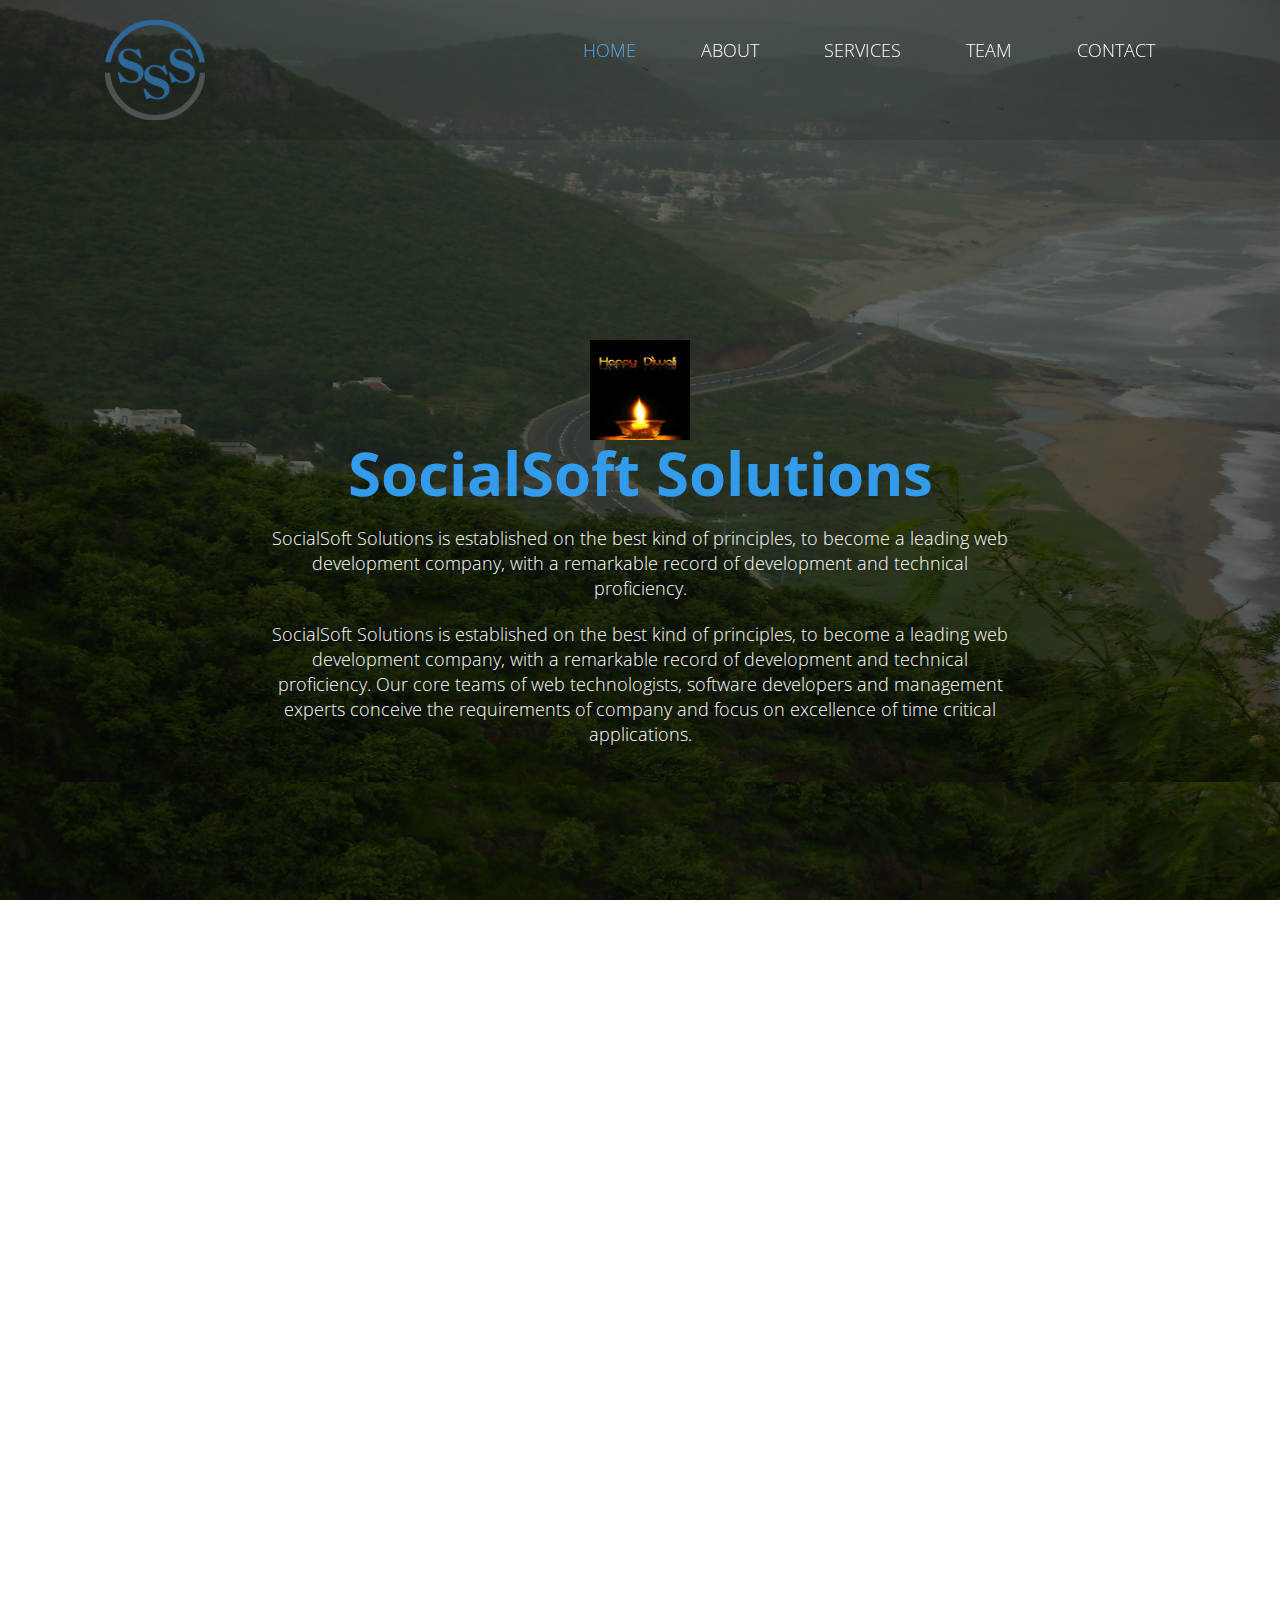
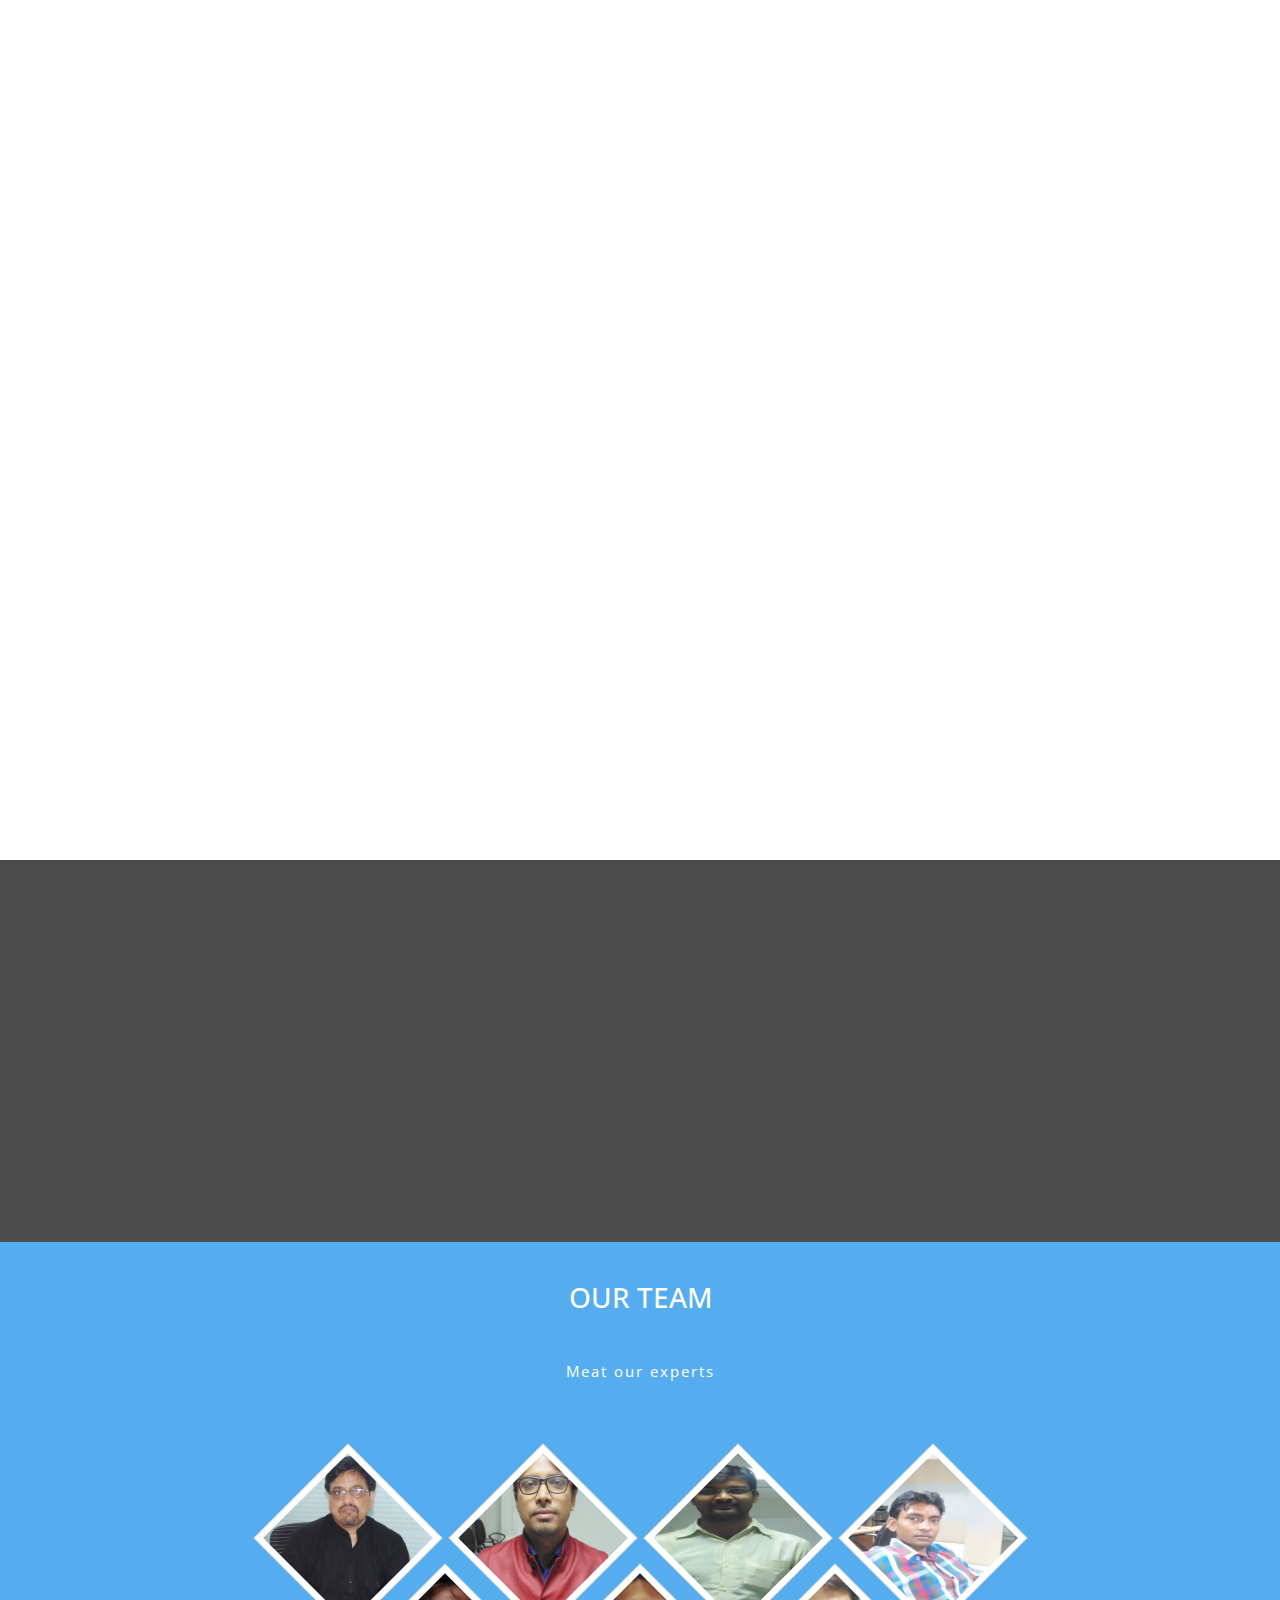
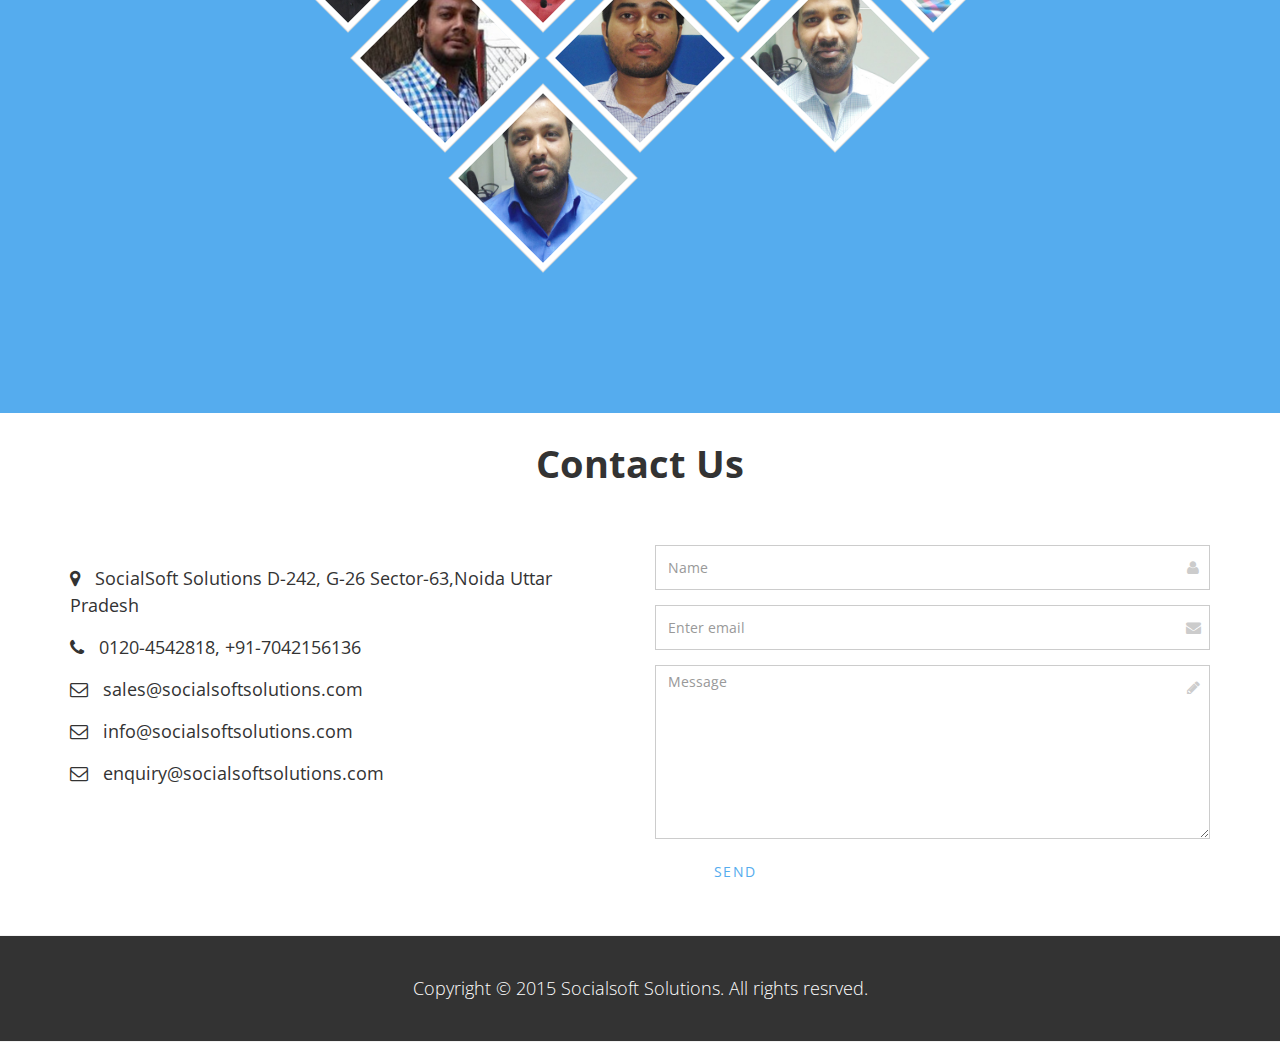
==== commit aa255f95: "update image extensions" ====
--- a/index.html
+++ b/index.html
@@ -404,7 +404,7 @@
 														<div class="team-item">
 																<div class="team-triangle">
 																		<div class="content">
-																				<img src="images/team/1.jpg" alt="title"/>
+																				<img src="images/team/10.jpg" alt="title"/>
 																				<div class="team-hover text-center">
 																						<i class="fa fa-male"></i>
 																						<p>Surendra Shrivastava</p>
@@ -434,7 +434,7 @@
 														<div class="team-item">
 																<div class="team-triangle">
 																		<div class="content">
-																				<img src="images/team/3.jpg" alt="title"/>
+																				<img src="images/team/30.jpg" alt="title"/>
 																				<div class="team-hover text-center">
 																						<i class="fa fa-male"></i>
 																						<p>Sumit</p>
@@ -480,7 +480,7 @@
 														<div class="team-item">
 																<div class="team-triangle">
 																		<div class="content">
-																				<img src="images/team/6.jpg" alt="title"/>
+																				<img src="images/team/60.jpg" alt="title"/>
 																				<div class="team-hover text-center">
 																						<i class="fa fa-male"></i>
 																						<p>Amit</p>
@@ -495,7 +495,7 @@
 														<div class="team-item">
 																<div class="team-triangle">
 																		<div class="content">
-																				<img src="images/team/7.jpg" alt="title"/>
+																				<img src="images/team/70.jpg" alt="title"/>
 																				<div class="team-hover text-center">
 																						<i class="fa fa-male"></i>
 																						<p>Subhash</p>
@@ -512,7 +512,7 @@
 														<div class="team-item">
 																<div class="team-triangle">
 																		<div class="content">
-																				<img src="images/team/8.jpg" alt="title"/>
+																				<img src="images/team/80.jpg" alt="title"/>
 																				<div class="team-hover text-center">
 																						<i class="fa fa-male"></i>
 																						<p>Sujeet</p>
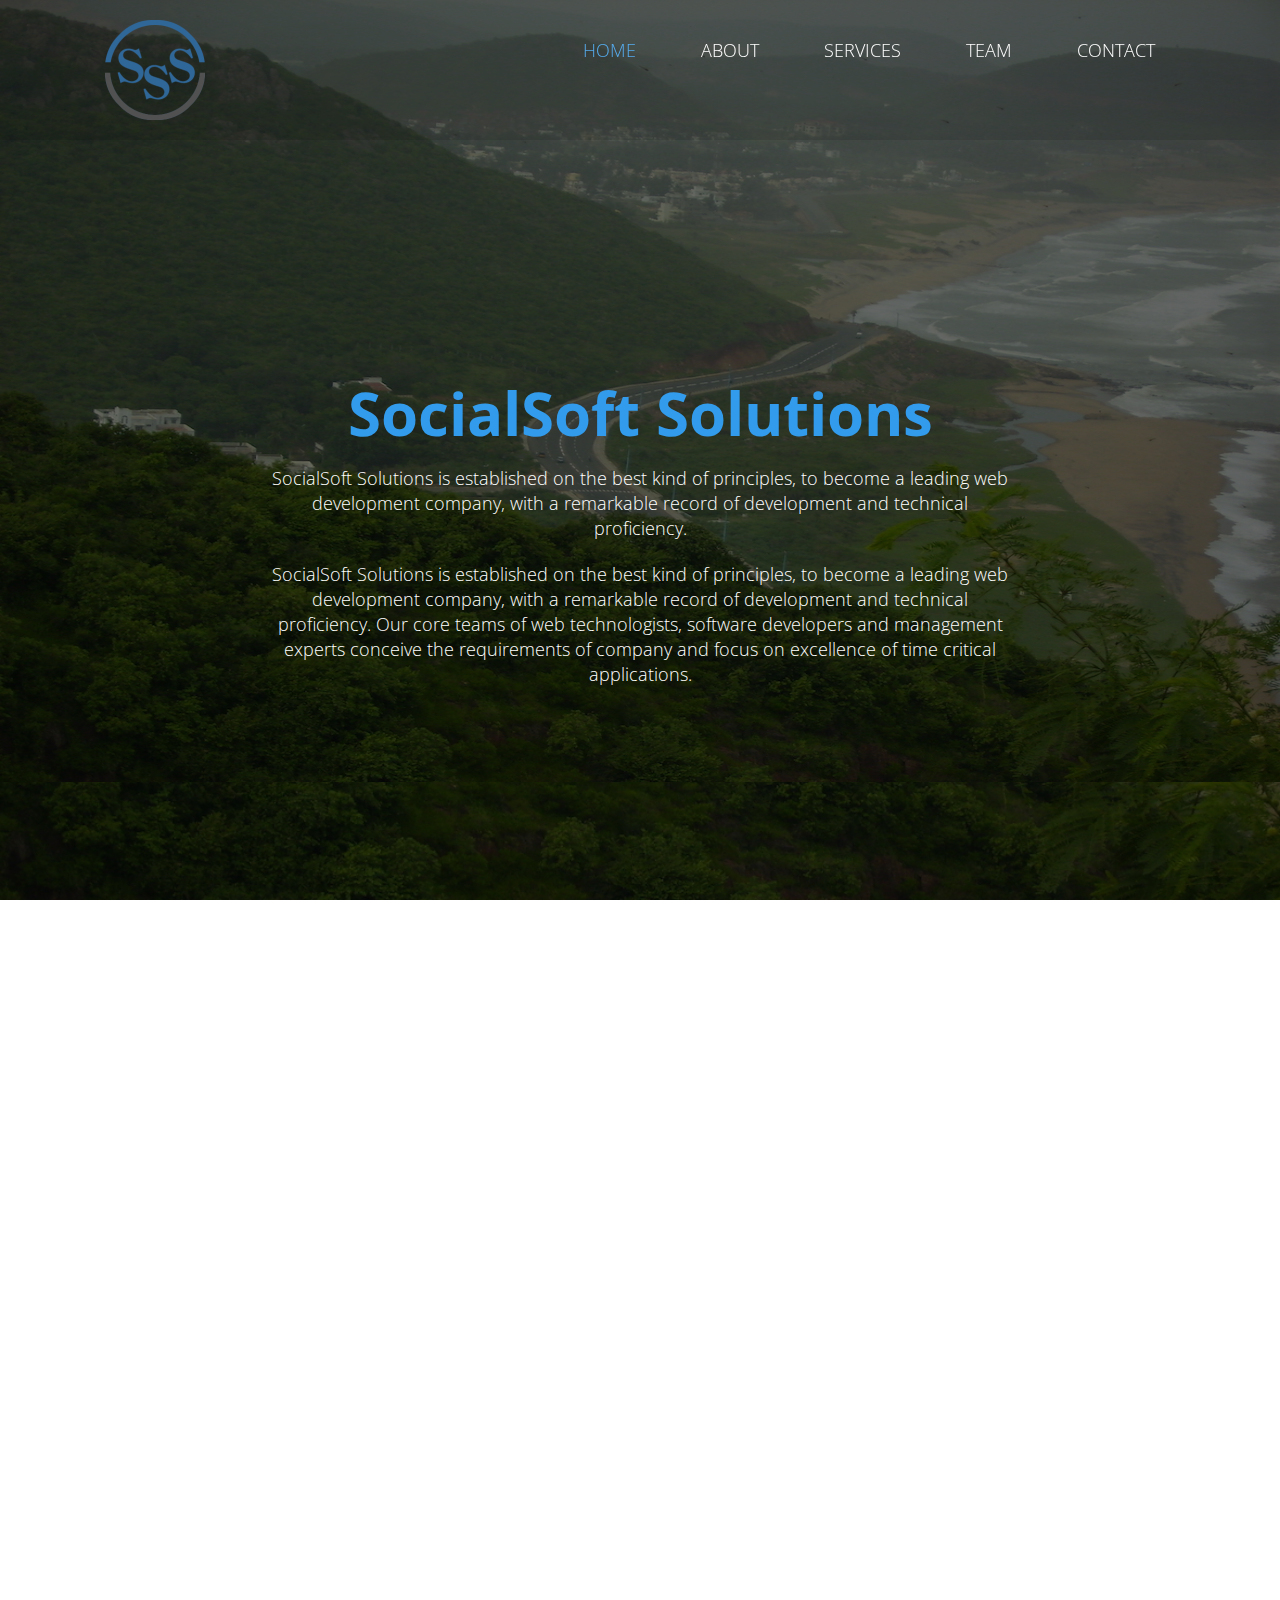
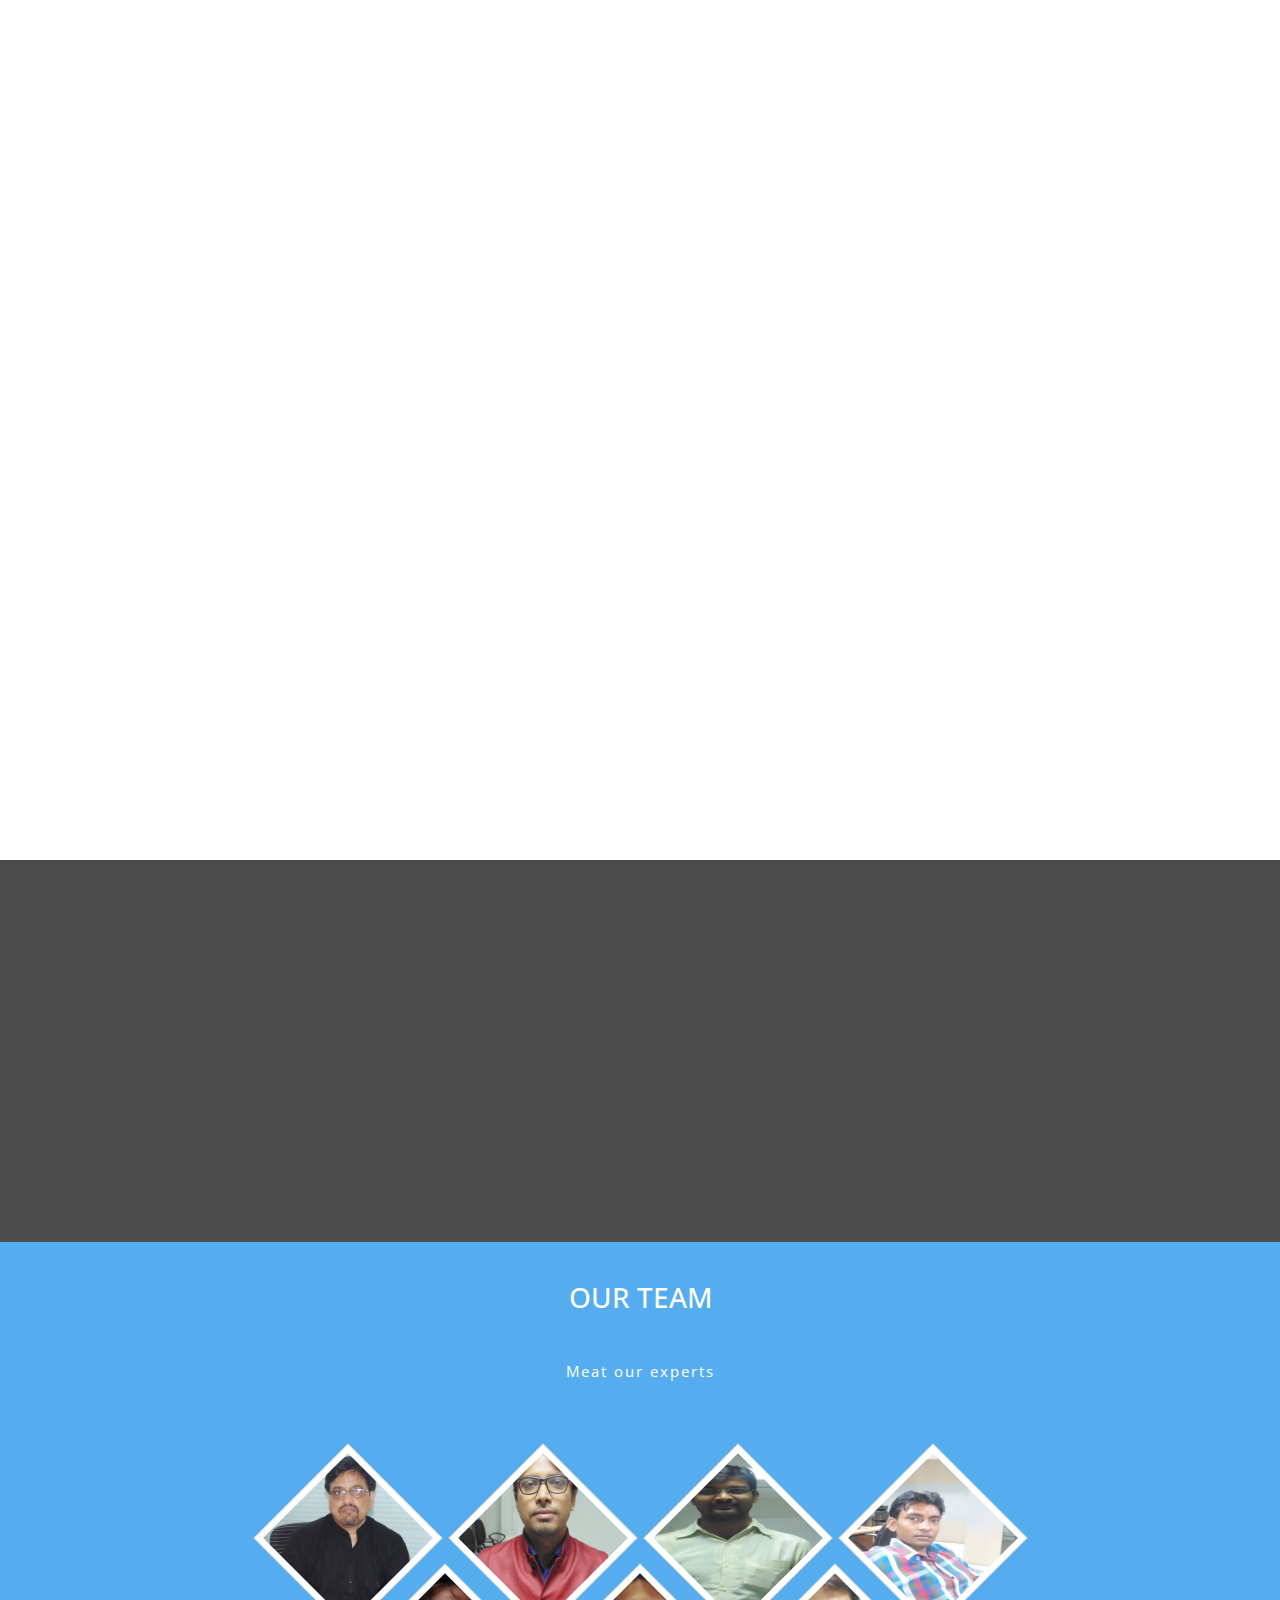
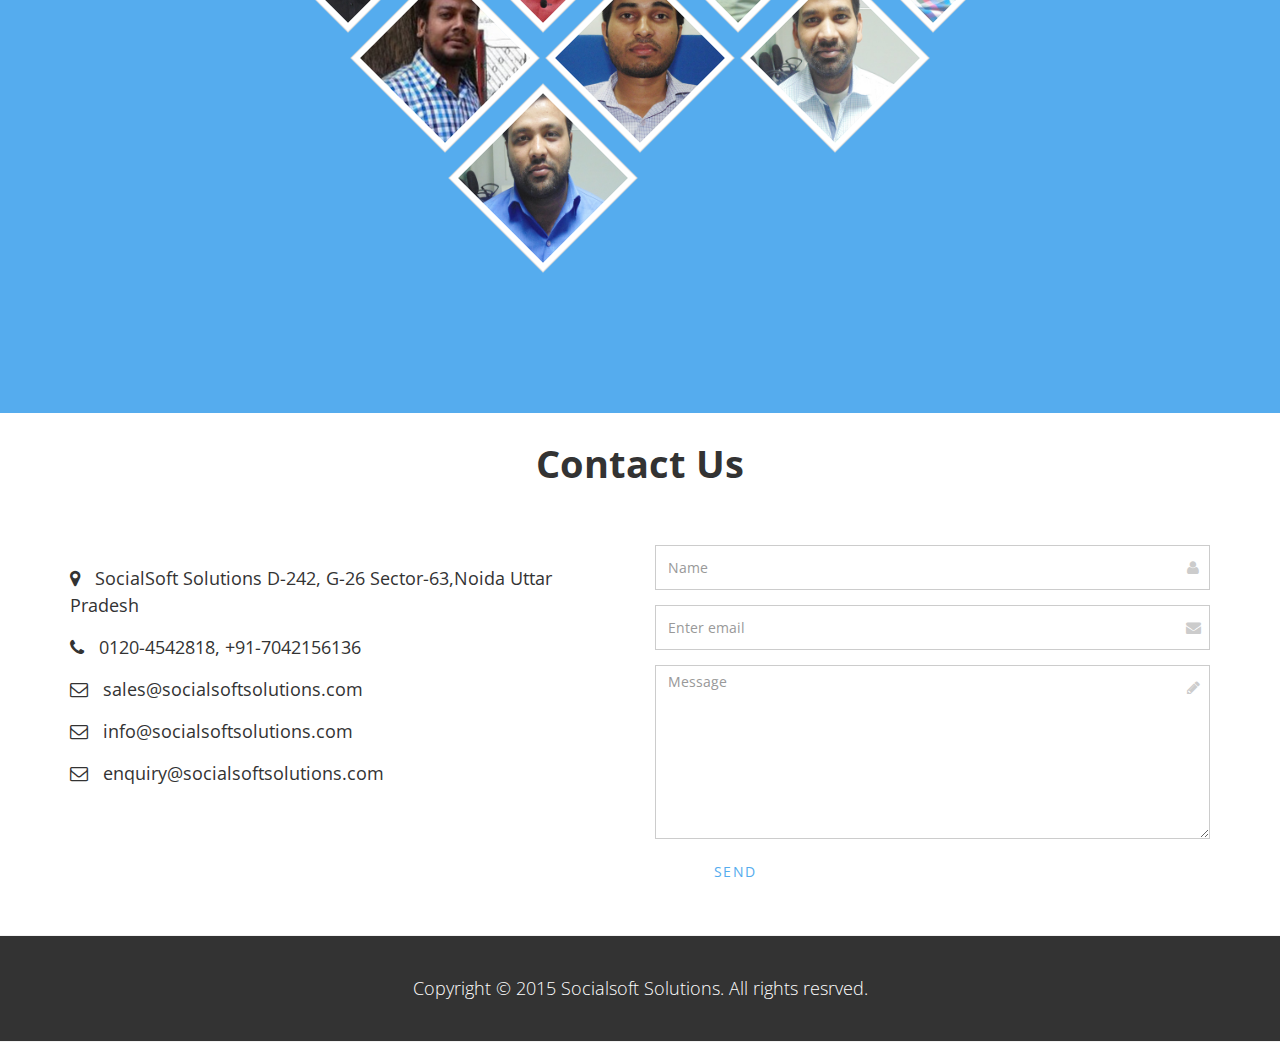
==== commit 8af350b5: "diwali image remove" ====
--- a/index.html
+++ b/index.html
@@ -120,9 +120,7 @@
 				<div class="container">
 					<div class="row">
 						<div class="col-md-8 col-md-offset-2 object-non-visible" data-animation-effect="fadeIn">
-							<!--diwali image-->
-							<img style="margin: -20px auto;" src="images/2015-11-06.gif" />
-							<!--/diwali image-->
+							
 							<h1 class="text-center"><span>SocialSoft Solutions</span></h1>
 							<p class="lead text-center">SocialSoft Solutions is established on the best kind of principles, to become a leading web development company,
 								with a remarkable record of development and technical proficiency.</p>
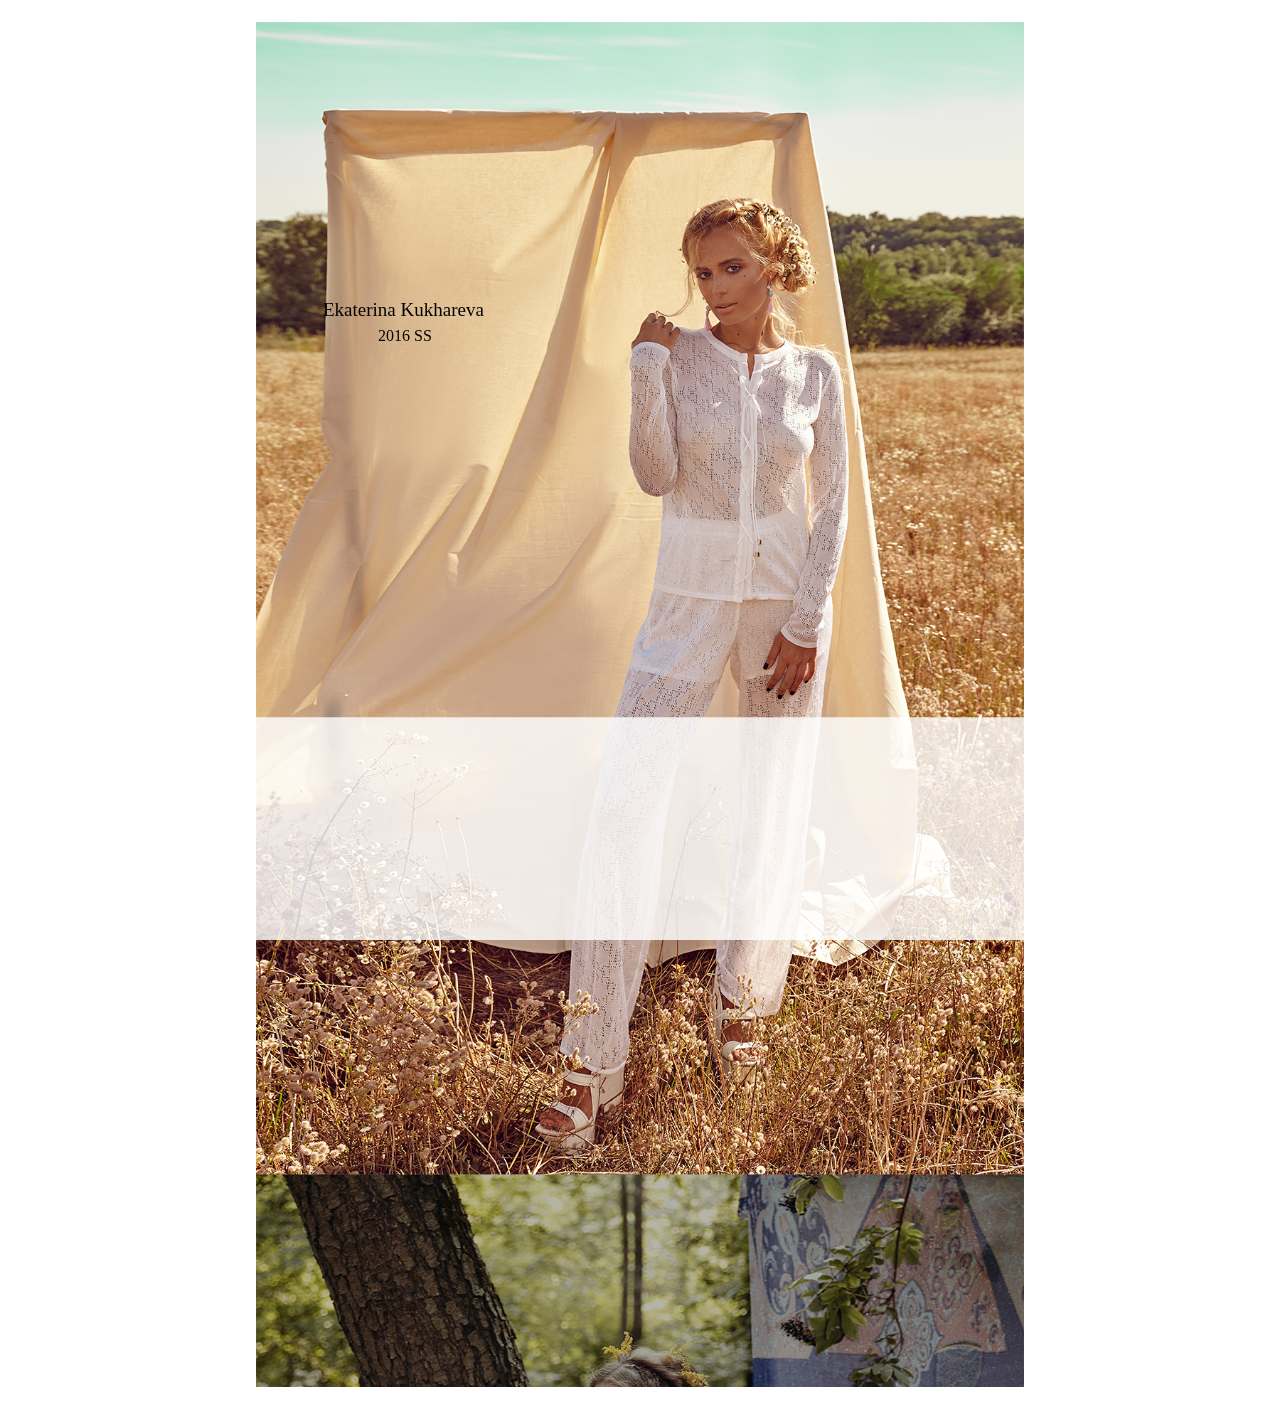
==== commit 5a75b00f: "ecommerce demo" ====
--- a/index.html
+++ b/index.html
@@ -1,642 +1,48 @@
-<!DOCTYPE>
+<!DOCTYPE html>
 <html>
-<head>
-		<meta charset="utf-8">
-		<title>SocialSoftSolutions | Your software service IT Initiatives</title>
-		<!-- Mobile Meta -->
-		<meta name="viewport" content="width=device-width, initial-scale=1.0">
+	<head>
+		<title>E-commerce project</title>
+		<link rel="stylesheet" href="css/jflex.min.css" type="text/css" media="all">
+		<link href="http://fonts.googleapis.com/css?family=Roboto:400,700" rel="stylesheet" type="text/css">
+		<meta name="viewport" content="width=device-width, user-scalable=no, initial-scale=1.0">
+		<style>
+			body { font-family: 'Roboto'; padding: 10px; }
+			.flex { margin: 0 auto 20px; max-width: 768px; position: relative;}
+			.center{top: 256px;
+max-width: 768px;
+position: absolute;
+line-height: 25px;left: 67px;font-size: 19px;font-family: times-new-roman;}
+		</style>
+	</head>
+	<body>
 
-		<!-- Favicon -->
-		<link rel="shortcut icon" href="images/favicon.ico">
+		<div class="flex">
+			<ul class="slides">
+				<li data-title="">
+					<img alt="" src="img/2.png">
+					<p class="center">Ekaterina Kukhareva<br /><span style="margin-left:55px;font-size:16px;">2016 SS</span></p>
+				</li>
 
-		<!-- Web Fonts -->
-		<link href='http://fonts.googleapis.com/css?family=Open+Sans:400italic,700italic,400,700,300&amp;subset=latin,latin-ext' rel='stylesheet' type='text/css'>
-		<link href='http://fonts.googleapis.com/css?family=Raleway:700,400,300' rel='stylesheet' type='text/css'>
+				<li data-title="Inner 3">
+					<img alt="" src="img/1.png">
+				</li>
+				<!-- <li data-title="Food 3">
+					<img alt="" src="img_2.gif">
+				</li> -->
+			</ul>
+			<!-- <div style="position:absolute;padding:-10px;">
 
-		<!-- Bootstrap core CSS -->
-		<link href="css/bootstrap.css" rel="stylesheet">
+			</div> -->
+		</div>
 
-		<!-- Font Awesome CSS -->
-		<link href="font-awesome/css/font-awesome.css" rel="stylesheet">
-
-		<!-- Plugins -->
-		<link href="css/animations.css" rel="stylesheet">
-
-		<!-- Worthy core CSS file -->
-		<link href="css/style.css" rel="stylesheet">
-		<link href="css/skin/style.css" rel="stylesheet">
-		<!-- <link href="css/reset.css" rel="stylesheet"> -->
-		<link href="css/skin/mobile.css" rel="stylesheet">
-<!-- <link href="css/cool-gray.css" rel="stylesheet"> -->
-		<!-- Custom css -->
-		<link href="css/custom.css" rel="stylesheet">
-	</head>
-
-	<body class="no-trans">
-		<!-- scrollToTop -->
-		<!-- ================ -->
-
-		<!-- header start -->
-		<!-- ================ -->
-		<header class="header fixed clearfix navbar navbar-fixed-top">
-			<div class="container">
-				<div class="row">
-					<div class="col-md-4">
-						<!-- header-left start -->
-						<!-- ================ -->
-						<div class="header-left clearfix">
-
-							<!-- logo -->
-							<div class="logo smooth-scroll">
-								<a href="#banner"><img id="logo" src="./assets/logo.png" alt="Worthy"></a>
-							</div>
-
-							<!-- name-and-slogan -->
-							<!-- <div class="site-name-and-slogan smooth-scroll">
-								<div class="site-name"><a href="#banner"><img id="logo" src="images/2015-11-06.gif" /></a></div>
-								<div class="site-slogan">IT Initiatives</div>
-							</div> -->
-
-						</div>
-						<!-- header-left end -->
-
-					</div>
-					<div class="col-md-8">
-
-						<!-- header-right start -->
-						<!-- ================ -->
-						<div class="header-right clearfix">
-
-							<!-- main-navigation start -->
-							<!-- ================ -->
-							<div class="main-navigation animated">
-
-								<!-- navbar start -->
-								<!-- ================ -->
-								<nav class="navbar navbar-default" role="navigation">
-									<div class="container-fluid">
-
-										<!-- Toggle get grouped for better mobile display -->
-										<div class="navbar-header">
-											<button type="button" class="navbar-toggle" data-toggle="collapse" data-target="#navbar-collapse-1">
-												<span class="sr-only">Toggle navigation</span>
-												<span class="icon-bar"></span>
-												<span class="icon-bar"></span>
-												<span class="icon-bar"></span>
-											</button>
-										</div>
-
-										<!-- Collect the nav links, forms, and other content for toggling -->
-										<div class="collapse navbar-collapse scrollspy smooth-scroll" id="navbar-collapse-1">
-											<ul class="nav navbar-nav navbar-right">
-												<li class="active"><a href="#banner">Home</a></li>
-												<li><a href="#about">About</a></li>
-												<li><a href="#services">Services</a></li>
-												<li><a href="#team-section">Team</a></li>
-												<!-- <li><a href="#clients">Clients</a></li> -->
-												<li><a href="#contact">Contact</a></li>
-											</ul>
-										</div>
-									</div>
-								</nav>
-								<!-- navbar end -->
-
-							</div>
-							<!-- main-navigation end -->
-
-						</div>
-						<!-- header-right end -->
-
-					</div>
-				</div>
-			</div>
-		</header>
-        <!-- banner start -->
-        <div id="banner" class="banner" style="height:782px; width:100%">
-			<div class="banner-image" >
-			    <img src="assets/banner.jpg" alt="" style="height:782px; width:100%">
-			</div>
-			<div class="banner-caption">
-				<div class="container">
-					<div class="row">
-						<div class="col-md-8 col-md-offset-2 object-non-visible" data-animation-effect="fadeIn">
-							
-							<h1 class="text-center"><span>SocialSoft Solutions</span></h1>
-							<p class="lead text-center">SocialSoft Solutions is established on the best kind of principles, to become a leading web development company,
-								with a remarkable record of development and technical proficiency.</p>
-								<p class="lead text-center">SocialSoft Solutions is established on the best kind of principles, to become a leading web development company, with a remarkable record of development and technical proficiency. Our core teams of web technologists, software developers and management experts conceive the requirements of company
-								and focus on excellence of time critical applications.</p>
-
-						</div>
-					</div>
-				</div>
-			</div>
-		</div>
-		<!-- banner end -->
-
-		<!-- section start -->
-		<!-- ================ -->
-		<div class="section clearfix object-non-visible" data-animation-effect="fadeIn">
-			<div class="container">
-				<!--<div class="row">-->
-					<div class="col-md-12">
-						<h1 id="about" class="title text-center">About <span>Us</span></h1>
-						<p class="lead text-center">SocialSoft Solutions was conceived and established in 2014 by Mr. S.K. Srivastava, SocialSoft Solutions is one
-							of the fastest growing company, specialize in Social Software Application Development, Social API development, Web Solutions
-							including Web Application, Web Maintenance and Designing, Application Software Development, Portal Maintenance,
-							Testing &amp; Automation environment Setup &amp; Maintenance of Web Server.</p>
-							<p class="lead text-center">We Esteem our moral benefits of depending on our inspirational attitude to bear on the work of the customers we take up, our conveying abilities to finish the work assigned inside time allocated.
-								Our qualities are inserted in our struggle to attain the objectives and destinations set thoroughly.</p>
-						<!-- <div class="space"></div> -->
-						<div class="row">
-						<!--	<div class="col-md-6">
-								<img src="../projects/D1dad45dec18e123c7308a274a57d7667/common/assets/portfolio-2.jpg" alt="">
-								<div class="space"></div>
-							</div> -->
-							<div class="col-md-6">
-							    <h2 >Our Values</h2>
-								<p class="lead">Passion for innovation and quality is not optional at Socialsoft Solutions.  Honesty, Integrity, commitment and transparency in everything we do allow us to build strong and long lasting relationships with our employees, customers and partners alike.</p>
-								<p></p>
-								<ul class="list-unstyled">
-								<div class="col-md-6">
-									<li><i class="fa fa-caret-right pr-10 text-colored"></i> Innovation</li>
-									<li><i class="fa fa-caret-right pr-10 text-colored"></i> Quality</li>
-									<li><i class="fa fa-caret-right pr-10 text-colored"></i> Honesty</li>
-								</div>
-								<div class="col-md-6">
-									<li><i class="fa fa-caret-right pr-10 text-colored"></i> Integrity</li>
-									<li><i class="fa fa-caret-right pr-10 text-colored"></i> Commitment</li>
-									<li><i class="fa fa-caret-right pr-10 text-colored"></i> Transparency</li>
-								</div>
-								</ul>
-							</div>
-							<div class="col-md-6">
-							    <h2 >Our Vision</h2>
-								<p class="lead">To provide best in class Software Engineering services.</p>
-							</div>
-						</div>
-						<!--<div class="space"></div> -->
-						<h2>Our Focus</h2>
-						<div class="row">
-							<div class="col-md-6">
-								<p class="lead">Our mission at Socialsoft Solutions is to focus on providing services in niche areas that require high level of skill and deep knowledge in a variety of areas.  We help our clients by focusing on cross-platform portfolio including SAP consulting services for mobility, HANA, cloud, CRM, ERP, big data and analytics, GIS, Asset Management and Industrial automation solutions. We employ an integrated, flexible approach to ensure the clients business needs and processes are carefully evaluated, completely understood, and accurately addressed.</p>
-							</div>
-							<div class="col-md-6">
-								<div class="panel-group" id="accordion" role="tablist" aria-multiselectable="true">
-									<div class="panel panel-default">
-										<div class="panel-heading" role="tab" id="headingOne">
-											<h4 class="panel-title">
-												<a data-toggle="collapse" data-parent="#accordion" href="#collapseOne" aria-expanded="true" aria-controls="collapseOne">
-													Website Designing/Web Design
-												</a>
-											</h4>
-										</div>
-										<div id="collapseOne" class="panel-collapse collapse in" role="tabpanel" aria-labelledby="headingOne">
-											<div class="panel-body">
-												Interactive &amp; Affordable Web Design to Bring You More Business
-
-Website designing is the part of business growth. Now a day website has been a component of your business. So, make a unique website that will give first impression to your potential customers. Give an attracting look to your business and individual website that will increase you business presence worldwide.
-<br /><br />Our web designing services include static/ dynamic website design, flash design, striking logo designs,  Wireframe through Protoshare, Inventive Graphic Designs, Custom banners design &amp; multimedia and jquery elements and many more that add a wow factor in your website.
-<br /><br />What you can expect with our web design services:
-<br /><br />
-<li>Website design with multiple layouts.</li>
-<li>Attracting easy navigation with jquery elements.</li>
-<li>Web 2.0 and web 3.0 standards website.</li>
-<li>Blog and forum integration according your need.</li>
-<li>Search engine friendly website.</li>
-<li>HTML and CSS validate website design.</li>
-<li>Lifetime support and maintenance.</li>
-<li>Unique logo, banner and graphic images.</li>
-<li>Update new and advanced features time by time.</li>
-<li>Redesign website according your need.</li>
-
-											</div>
-										</div>
-									</div>
-									<div class="panel panel-default">
-										<div class="panel-heading" role="tab" id="headingTwo">
-											<h4 class="panel-title">
-												<a class="collapsed" data-toggle="collapse" data-parent="#accordion" href="#collapseTwo" aria-expanded="false" aria-controls="collapseTwo">
-													Social Software Development
-												</a>
-											</h4>
-										</div>
-										<div id="collapseTwo" class="panel-collapse collapse" role="tabpanel" aria-labelledby="headingTwo">
-											<div class="panel-body">
-												SocialSoft Solutions provides a full range of custom Social Software applications. We merge the perfect combination of leading edge Social API to create different and highly interactive Social applications with unique functionalities, which will enable you to represent your business information across the Social channels in a right manner and the productivity and efficiency of your business. We provide the best framework practice as Laravel.
-											</div>
-										</div>
-									</div>
-									<div class="panel panel-default">
-										<div class="panel-heading" role="tab" id="headingThree">
-											<h4 class="panel-title">
-												<a class="collapsed" data-toggle="collapse" data-parent="#accordion" href="#collapseThree" aria-expanded="false" aria-controls="collapseThree">
-													E-Commerce Solutions
-												</a>
-											</h4>
-										</div>
-										<div id="collapseThree" class="panel-collapse collapse" role="tabpanel" aria-labelledby="headingThree">
-											<div class="panel-body">
-												Reduce your transaction costs, speed up your circulation of products, goods and information, improvise your customer support, and connect your activities among producers, traders, manufacturers and customers through personalized e-commerce Solutions. We are passionate about building your business and offer one of the finest ecommerce solutions that reduce manpower & administrative cost and provide an opportunity to reach millions of people. We provide Magento, OpenCart  and zencart services to complete the e-commerce worldwide solutions.
-											</div>
-										</div>
-									</div>
-									<div class="panel panel-default">
-										<div class="panel-heading" role="tab" id="headingFour">
-											<h4 class="panel-title">
-												<a class="collapsed" data-toggle="collapse" data-parent="#accordion" href="#collapseFour" aria-expanded="false" aria-controls="collapseFour">
-													CMS Solutions
-												</a>
-											</h4>
-										</div>
-										<div id="collapseFour" class="panel-collapse collapse" role="tabpanel" aria-labelledby="headingFour">
-											<div class="panel-body">
-												We believe only to deliver optimal CMS solutions that can operate in high-complexity environments and can help you achieve challenging business objectives even in the highly competitive market. We hold expertise in various CMS applications, including Joomla, Mambo, Post Nuke, PHP Nuke, PHPBB, Word Press, Drupal and Custom CMS in ASP, PHP and ASP.net.
-											</div>
-										</div>
-									</div>
-
-
-
-								</div>
-							</div>
-						</div>
-					</div>
-				<!--</div> -->
-			</div>
-		</div>
-		<!-- section end -->
-
-		<!-- section start -->
-		<!-- ================ -->
-		<div class="section translucent-bg ">
-			<div class="container object-non-visible" data-animation-effect="fadeIn">
-				<h1 id="services"  class="text-center title">SocialSoft Solutions</h1>
-				<div class="space"></div>
-
-				<div class="row">
-					<div class="col-sm-6">
-						<div class="media">
-							<div class="media-body text-right">
-								<h4 class="media-heading">Web Development Services</h4>
-								<p></p>
-							</div>
-							<div class="media-right">
-								<i class="fa fa-puzzle-piece"></i>
-							</div>
-						</div>
-						<div class="media">
-							<div class="media-body text-right">
-								<h4 class="media-heading">Custom Application Development</h4>
-								<p></p>
-							</div>
-							<div class="media-right">
-								<i class="fa fa-code"></i>
-							</div>
-						</div>
-						<div class="media">
-							<div class="media-body text-right">
-								<h4 class="media-heading">Mobile Application Development</h4>
-								<p></p>
-							</div>
-							<div class="media-right">
-								<i class="fa fa-desktop"></i>
-							</div>
-						</div>
-						<!-- <div class="media">
-							<div class="media-body text-right">
-								<h4 class="media-heading">SAP Consulting and training</h4>
-								<p></p>
-							</div>
-							<div class="media-right">
-								<i class="fa fa-mobile"></i>
-							</div>
-						</div> -->
-					</div>
-					<div class="space visible-xs"></div>
-					<div class="col-sm-6">
-						<div class="media">
-							<div class="media-left">
-								<i class="fa fa-puzzle-piece"></i>
-							</div>
-							<div class="media-body">
-								<h4 class="media-heading">SAP Implementation and Support Services</h4>
-								<p></p>
-							</div>
-						</div>
-					    <div class="media">
-							<div class="media-left">
-								<i class="fa fa-globe"></i>
-							</div>
-							<div class="media-body">
-								<h4 class="media-heading">Software Testing and QA Services</h4>
-								<p></p>
-							</div>
-						</div>
-						<div class="media">
-							<div class="media-left">
-								<i class="fa fa-bug"></i>
-							</div>
-							<div class="media-body">
-								<h4 class="media-heading">GIS solutions and Application Development</h4>
-								<p></p>
-							</div>
-						</div>
-						<!-- <div class="media">
-							<div class="media-left">
-								<i class="fa fa-puzzle-piece"></i>
-							</div>
-							<div class="media-body">
-								<h4 class="media-heading">Software Consulting and Training Services</h4>
-								<p></p>
-							</div>
-						</div> -->
-<!--
-						<div class="media">
-							<div class="media-left">
-								<i class="fa fa-codepen"></i>
-							</div>
-							<div class="media-body">
-								<h4 class="media-heading">Service 8</h4>
-								<p>Lorem ipsum dolor sit amet, consectetur adipisicing elit. Iure aperiam consequatur quo quis exercitationem reprehenderit dolor vel ducimus, voluptate eaque suscipit iste placeat.</p>
-							</div>
-						</div>
-						 -->
-					</div>
-
-				</div>
-			</div>
-		</div>
-		<!-- section end -->
-
-		<!-- section start -->
-		<!-- ================ -->
-		<!-- <div class="default-bg space blue" id="work_together">
-			<div class="container">
-				<div class="row">
-					<div class="col-md-8 col-md-offset-2">
-						<h1 class="text-center">Let's Work Together!</h1>
-					</div>
-				</div>
-			</div>
-		</div> -->
-
-		<!-- Begin team-->
-		<section id="team-section" class="default-bg space blue">
-				<!-- Begin page header-->
-				<div class="page-header-wrapper">
-						<div class="container">
-								<div class="page-header text-center wow fadeInDown" data-wow-delay="0.4s">
-										<h2>Our Team</h2>
-										<div class="devider"></div>
-										<p class="subtitle">Meat our experts</p>
-								</div>
-						</div>
-				</div>
-				<!-- End page header-->
-				<div class="container">
-						<div class="row">
-								<div class="team-items">
-										<div class="col-md-2">
-												<div class="team-container wow bounceIn" data-wow-delay="0.2s">
-														<div class="team-item">
-																<div class="team-triangle">
-																		<div class="content">
-																				<img src="images/team/10.jpg" alt="title"/>
-																				<div class="team-hover text-center">
-																						<i class="fa fa-male"></i>
-																						<p>Surendra Shrivastava</p>
-																				</div>
-																		</div>
-																</div>
-														</div>
-												</div>
-										</div>
-										<div class="col-md-2">
-												<div class="team-container wow bounceIn" data-wow-delay="0.3s">
-														<div class="team-item">
-																<div class="team-triangle">
-																		<div class="content">
-																				<img src="images/team/2.jpg" alt="title"/>
-																				<div class="team-hover text-center">
-																						<i class="fa fa-male"></i>
-																						<p>Sushant</p>
-																				</div>
-																		</div>
-																</div>
-														</div>
-												</div>
-										</div>
-										<div class="col-md-2">
-												<div class="team-container wow bounceIn" data-wow-delay="0.4s">
-														<div class="team-item">
-																<div class="team-triangle">
-																		<div class="content">
-																				<img src="images/team/30.jpg" alt="title"/>
-																				<div class="team-hover text-center">
-																						<i class="fa fa-male"></i>
-																						<p>Sumit</p>
-																				</div>
-																		</div>
-																</div>
-														</div>
-												</div>
-										</div>
-
-										<div class="col-md-2">
-												<div class="team-container wow bounceIn" data-wow-delay="0.5s">
-														<div class="team-item">
-																<div class="team-triangle">
-																		<div class="content">
-																				<img src="images/team/4.jpg" alt="title"/>
-																				<div class="team-hover text-center">
-																						<i class="fa fa-male"></i>
-																						<p>Keshav</p>
-																				</div>
-																		</div>
-																</div>
-														</div>
-												</div>
-										</div>
-										<div class="col-md-2">
-												<div class="team-container wow bounceIn" data-wow-delay="0.5s">
-														<div class="team-item">
-																<div class="team-triangle">
-																		<div class="content">
-																				<img src="images/team/5.jpg" alt="title"/>
-																				<div class="team-hover text-center">
-																						<i class="fa fa-male"></i>
-																						<p>Anuj</p>
-																				</div>
-																		</div>
-																</div>
-														</div>
-												</div>
-										</div>
-										<div class="col-md-2">
-												<div class="team-container wow bounceIn" data-wow-delay="0.5s">
-														<div class="team-item">
-																<div class="team-triangle">
-																		<div class="content">
-																				<img src="images/team/60.jpg" alt="title"/>
-																				<div class="team-hover text-center">
-																						<i class="fa fa-male"></i>
-																						<p>Amit</p>
-																				</div>
-																		</div>
-																</div>
-														</div>
-												</div>
-										</div>
-										<div class="col-md-2">
-												<div class="team-container wow bounceIn" data-wow-delay="0.6s">
-														<div class="team-item">
-																<div class="team-triangle">
-																		<div class="content">
-																				<img src="images/team/70.jpg" alt="title"/>
-																				<div class="team-hover text-center">
-																						<i class="fa fa-male"></i>
-																						<p>Subhash</p>
-																				</div>
-																		</div>
-																</div>
-														</div>
-												</div>
-										</div>
-
-
-										<div class="col-md-10">
-												<div class="team-container wow bounceIn" data-wow-delay="0.8s">
-														<div class="team-item">
-																<div class="team-triangle">
-																		<div class="content">
-																				<img src="images/team/80.jpg" alt="title"/>
-																				<div class="team-hover text-center">
-																						<i class="fa fa-male"></i>
-																						<p>Sujeet</p>
-																				</div>
-																		</div>
-																</div>
-														</div>
-												</div>
-										</div>
-										<div class="clearfix"></div>
-								</div>
-						</div>
-				</div>
-
-		</section>
-		<!-- End team-->
-		<!-- section end -->
-
-<!--
-  IMPORTANT: To Include this File
-
-   Click 'Menu' button at the top and select 'Copy Link'
--->
-
-
-
-<footer id="footer">
-
-			<!-- .footer start -->
-			<!-- ================ -->
-			<div class="footer section">
-				<div class="container">
-					<h1 class="title text-center" id="contact">Contact Us</h1>
-					<div class="space"></div>
-					<div class="row">
-						<div class="col-sm-6">
-							<div class="footer-content">
-								<p class="large"></p>
-								<ul class="list-icons">
-									<li><i class="fa fa-map-marker pr-10"></i> SocialSoft Solutions D-242, G-26 Sector-63,Noida Uttar Pradesh</li>
-									<li><i class="fa fa-phone pr-10"></i> 0120-4542818, +91-7042156136</li>
-									<!-- <li><i class="fa fa-fax pr-10"></i> +00 1234567891 </li> -->
-									<li><i class="fa fa-envelope-o pr-10"></i> sales@socialsoftsolutions.com</li>
-									<li><i class="fa fa-envelope-o pr-10"></i> info@socialsoftsolutions.com</li>
-									<li><i class="fa fa-envelope-o pr-10"></i> enquiry@socialsoftsolutions.com</li>
-								</ul>
-								<!--<ul class="social-links">
-									<li class="facebook"><a target="_blank" href="https://www.facebook.com/pages/HtmlCoder/714570988650168"><i class="fa fa-facebook"></i></a></li>
-									<li class="twitter"><a target="_blank" href="https://twitter.com/HtmlcoderMe"><i class="fa fa-twitter"></i></a></li>
-									<li class="googleplus"><a target="_blank" href="http://plus.google.com"><i class="fa fa-google-plus"></i></a></li>
-									<li class="skype"><a target="_blank" href="http://www.skype.com"><i class="fa fa-skype"></i></a></li>
-									<li class="linkedin"><a target="_blank" href="http://www.linkedin.com"><i class="fa fa-linkedin"></i></a></li>
-									<li class="youtube"><a target="_blank" href="http://www.youtube.com"><i class="fa fa-youtube"></i></a></li>
-									<li class="flickr"><a target="_blank" href="http://www.flickr.com"><i class="fa fa-flickr"></i></a></li>
-									<li class="pinterest"><a target="_blank" href="http://www.pinterest.com"><i class="fa fa-pinterest"></i></a></li>
-								</ul> -->
-							</div>
-						</div>
-						<div class="col-sm-6">
-							<div class="footer-content">
-								<form role="form" id="footer-form">
-									<div class="form-group has-feedback">
-										<label class="sr-only" for="name2">Name</label>
-										<input type="text" class="form-control" id="name2" placeholder="Name" name="name2" required>
-										<i class="fa fa-user form-control-feedback"></i>
-									</div>
-									<div class="form-group has-feedback">
-										<label class="sr-only" for="email2">Email address</label>
-										<input type="email" class="form-control" id="email2" placeholder="Enter email" name="email2" required>
-										<i class="fa fa-envelope form-control-feedback"></i>
-									</div>
-									<div class="form-group has-feedback">
-										<label class="sr-only" for="message2">Message</label>
-										<textarea class="form-control" rows="8" id="message2" placeholder="Message" name="message2" required></textarea>
-										<i class="fa fa-pencil form-control-feedback"></i>
-									</div>
-									<input type="submit" value="Send" class="btn btn-default">
-								</form>
-							</div>
-						</div>
-					</div>
-				</div>
-			</div>
-			<!-- .footer end -->
-
-			<!-- .subfooter start -->
-			<!-- ================ -->
-			<div class="subfooter">
-				<div class="container">
-					<div class="row">
-						<div class="col-md-12">
-							<p class="lead text-center">Copyright &copy; 2015 Socialsoft Solutions. All rights resrved.</p>  <!-- <a target="_blank" href="http://example.com">example</a> -->
-						</div>
-					</div>
-				</div>
-			</div>
-			<!-- .subfooter end -->
-
-		</footer>
-		<!-- footer end -->
-
-		<!-- JavaScript files placed at the end of the document so the pages load faster
-		================================================== -->
-		<!-- Jquery and Bootstap core js files -->
-		<script type="text/javascript" src="js/jquery.min.js"></script>
-		<script type="text/javascript" src="js/bootstrap.min.js"></script>
-
-		<!-- Modernizr javascript -->
-		<script type="text/javascript" src="js/modernizr.js"></script>
-
-		<!-- Isotope javascript -->
-		<script type="text/javascript" src="js/isotope.pkgd.min.js"></script>
-
-		<!-- Backstretch javascript -->
-		<script type="text/javascript" src="js/jquery.backstretch.min.js"></script>
-
-		<!-- Appear javascript -->
-		<script type="text/javascript" src="js/jquery.appear.js"></script>
-
-		<!-- Initialization of Plugins -->
-		<script type="text/javascript" src="js/template.js"></script>
-
-
-
+		<script type="text/javascript" src="https://code.jquery.com/jquery-1.11.2.min.js"></script>
+		<script type="text/javascript" src="js/jflex.min.js"></script>
+		<script type="text/javascript">
+		$('.flex').jFlex({
+			autoplay: false,
+			showArrows: false
+		});
+		</script>
 
 	</body>
-
-<!-- Mirrored from parnallc.com/ by HTTrack Website Copier/3.x [XR&CO'2014], Thu, 05 Nov 2015 08:17:10 GMT -->
 </html>
--- a/css/jflex.min.css
+++ b/css/jflex.min.css
@@ -0,0 +1,4 @@
+.slides,.slides--titles{margin:0;padding:0}.jFlex{overflow:hidden;transform:translate3d(0,0,0);-webkit-touch-callout:none;-webkit-user-select:none;-khtml-user-select:none;-moz-user-select:none;-ms-user-select:none;user-select:none}.jFlex,.slides{position:relative;-moz-transform:translate3d(0,0,0);-ms-transform:translate3d(0,0,0);-o-transform:translate3d(0,0,0);-webkit-transform:translate3d(0,0,0)}.jflex--wrapper{position:relative}.slides{-webkit-backface-visibility:hidden;list-style:none;-webkit-perspective:1000;transform:translate3d(0,0,0);-webkit-transform-style:preserve-3d;z-index:1}.slides--anim{-moz-transition:transform ease-out .3s;-ms-transition:transform ease-out .3s;-o-transition:transform ease-out .3s;-webkit-transition:transform ease-out .3s;transition:transform ease-out .3s}.slides--titles:after,.slides--titles:before,.slides:after,.slides:before{content:' ';display:table}.slides--titles:after,.slides:after{clear:both}.slides li{display:block;float:left;overflow:hidden;position:relative;width:100%}.slides img{display:block;height:auto;max-width:100%}.slides--titles li{background:#fff;display:block;float:left;overflow:hidden;position:relative;text-align:center;touch-action:manipulation;-moz-transition:background linear .3s;-ms-transition:background linear .3s;-o-transition:background linear .3s;-webkit-transition:background linear .3s;transition:background linear .3s;width:33.33333%}.jflex-arrow,.slides--titles li{cursor:pointer;-ms-touch-action:manipulation}.jflex--dark .slides--titles li{background:#222}.jflex--2 .slides--titles li{width:50%}.jflex--3 .slides--titles li{width:33.3333333%}.jflex--4 .slides--titles li{width:25%}.jflex--5 .slides--titles li{width:20%}.jflex--6 .slides--titles li{width:16.6666667%}.jflex--7 .slides--titles li{width:14.285714286%}.jflex--8 .slides--titles li{width:12.5%}.jflex--9 .slides--titles li{width:11.11111%}.jflex--10 .slides--titles li{width:10%}.slides--titles li .title--l{background:#fff;display:block;height:4px;position:relative}.slides--anim-js li .title--l{left:-100%}.slides--anim-css li .title--l{-moz-transform:translate3d(-100%,0,0);-ms-transform:translate3d(-100%,0,0);-o-transform:translate3d(-100%,0,0);-webkit-transform:translate3d(-100%,0,0);transform:translate3d(-100%,0,0)}.slides--titles li .title--t{color:#333;display:block;height:50px;line-height:50px;padding:0 10px;overflow:hidden;text-overflow:ellipsis;white-space:nowrap}.jflex--nt .slides--titles li .title--t{display:none}.jflex--dark .slides--titles li .title--t{color:#ccc}.slides--titles .title--auto .title--l,.slides--titles .title--manual .title--l{-moz-transition:all linear .3s;-ms-transition:all linear .3s;-o-transition:all linear .3s;-webkit-transition:all linear .3s;transition:all linear .3s}.slides--titles .title--auto.title--active .title--l{-moz-transition:all linear 5s;-ms-transition:all linear 5s;-o-transition:all linear 5s;-webkit-transition:all linear 5s;transition:all linear 5s}.slides--anim-js .title--active .title--l{left:0}.slides--anim-css .title--active .title--l{-moz-transform:translate3d(0,0,0);-ms-transform:translate3d(0,0,0);-o-transform:translate3d(0,0,0);-webkit-transform:translate3d(0,0,0);
+  transform:translate3d(0,0,0)
+  }
+  .slides--anim-js .title--right .title--l{left:100%}.slides--anim-css .title--right .title--l{-moz-transform:translate3d(100%,0,0);-ms-transform:translate3d(100%,0,0);-o-transform:translate3d(100%,0,0);-webkit-transform:translate3d(100%,0,0);transform:translate3d(100%,0,0)}.slides--titles .title--active .title--t{color:#000;font-weight:700}.jflex--dark .slides--titles .title--active .title--t{color:#fff}.slides--titles .title--active{background:#ddd}.jflex--dark .slides--titles .title--active{background:#111}.jflex-arrow{background:#fff;color:#fff;height:54px;left:0;margin-top:-27px;opacity:.2;position:absolute;top:50%;touch-action:manipulation;-moz-transition:opacity ease-out .2s;-ms-transition:opacity ease-out .2s;-o-transition:opacity ease-out .2s;-webkit-transition:opacity ease-out .2s;transition:opacity ease-out .2s;width:44px;z-index:4}.jflex-arrow:hover{opacity:.5}.jflex-arrow--left{border-bottom-right-radius:3px;border-top-right-radius:3px}.jflex-arrow--right{border-bottom-left-radius:3px;border-top-left-radius:3px;left:auto;right:0}.jflex-arrow:before{border:solid transparent;border-width:14px;margin-top:-14px;right:16px;transition:opacity ease-out .2s;width:0}.jflex-arrow:after,.jflex-arrow:before{content:' ';height:0;left:auto;position:absolute;pointer-events:none;top:50%;-moz-transition:opacity ease-out .2s;-ms-transition:opacity ease-out .2s;-o-transition:opacity ease-out .2s;-webkit-transition:opacity ease-out .2s}.jflex-arrow:after{border:solid transparent;border-width:10px;margin-top:-10px;right:15px;transition:opacity ease-out .2s;width:0}.jflex-arrow--left:before{border-right-color:#000}.jflex--dark .jflex-arrow--left:before,.jflex-arrow--left:after{border-right-color:#fff}.jflex-arrow--right:before{border-left-color:#000;left:16px}.jflex--dark .jflex-arrow--right:before,.jflex-arrow--right:after{left:16px;border-left-color:#fff}.jflex--dark .jflex-arrow{background:#000;opacity:.7}.jflex--dark .jflex-arrow:hover{opacity:.9}.jflex--dark .jflex-arrow--left:after{border-right-color:#000}.jflex--dark .jflex-arrow--right:after{border-left-color:#fff;left:16px}.jflex--dark .jflex--hidden,.jflex--dark .jflex--hidden:hover,.jflex--hidden,.jflex--hidden:hover{opacity:0}
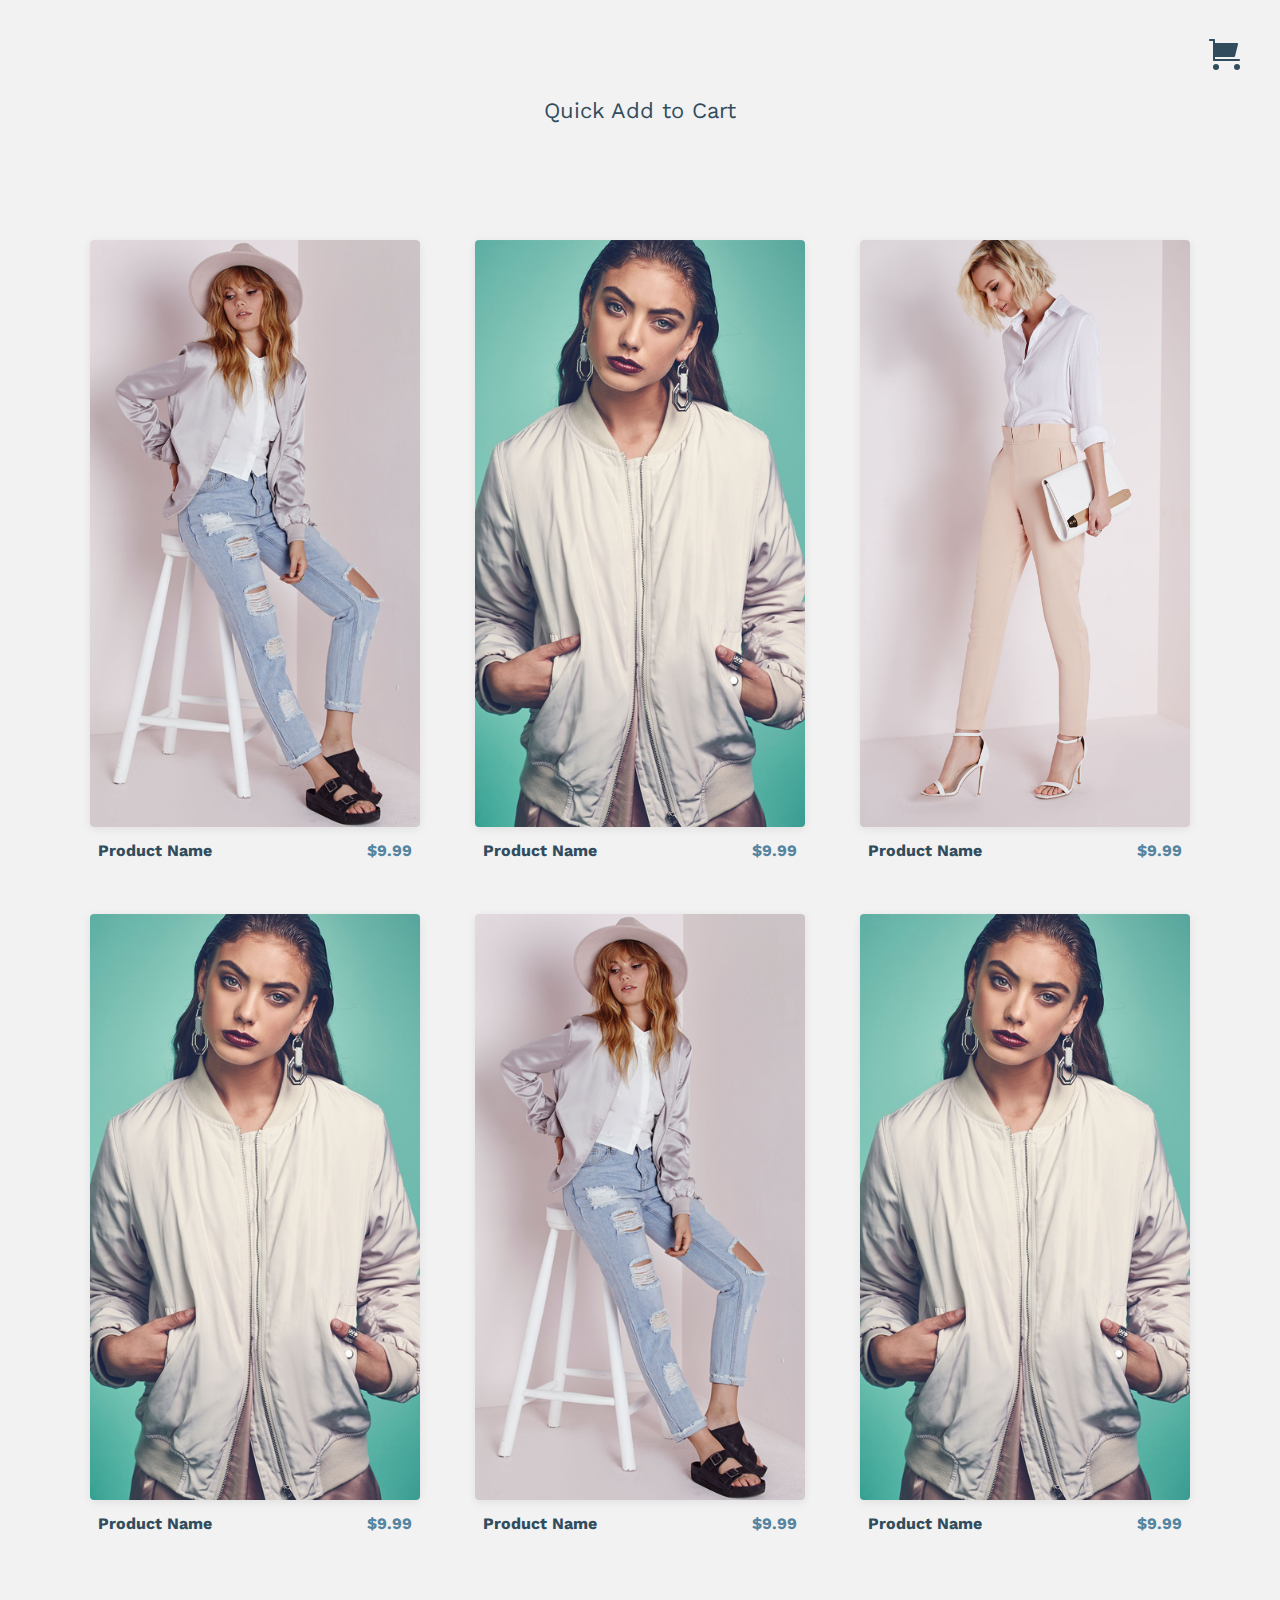
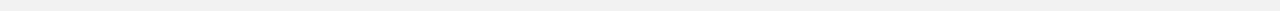
==== commit c13dd084: "quick_cart" ====
--- a/index.html
+++ b/index.html
@@ -1,48 +1,292 @@
-<!DOCTYPE html>
-<html>
-	<head>
-		<title>E-commerce project</title>
-		<link rel="stylesheet" href="css/jflex.min.css" type="text/css" media="all">
-		<link href="http://fonts.googleapis.com/css?family=Roboto:400,700" rel="stylesheet" type="text/css">
-		<meta name="viewport" content="width=device-width, user-scalable=no, initial-scale=1.0">
-		<style>
-			body { font-family: 'Roboto'; padding: 10px; }
-			.flex { margin: 0 auto 20px; max-width: 768px; position: relative;}
-			.center{top: 256px;
-max-width: 768px;
-position: absolute;
-line-height: 25px;left: 67px;font-size: 19px;font-family: times-new-roman;}
-		</style>
-	</head>
-	<body>
-
-		<div class="flex">
-			<ul class="slides">
-				<li data-title="">
-					<img alt="" src="img/2.png">
-					<p class="center">Ekaterina Kukhareva<br /><span style="margin-left:55px;font-size:16px;">2016 SS</span></p>
-				</li>
-
-				<li data-title="Inner 3">
-					<img alt="" src="img/1.png">
-				</li>
-				<!-- <li data-title="Food 3">
-					<img alt="" src="img_2.gif">
-				</li> -->
-			</ul>
-			<!-- <div style="position:absolute;padding:-10px;">
-
-			</div> -->
-		</div>
-
-		<script type="text/javascript" src="https://code.jquery.com/jquery-1.11.2.min.js"></script>
-		<script type="text/javascript" src="js/jflex.min.js"></script>
-		<script type="text/javascript">
-		$('.flex').jFlex({
-			autoplay: false,
-			showArrows: false
-		});
-		</script>
-
-	</body>
-</html>
+<!doctype html>
+<html lang="en" class="no-js">
+<head>
+	<meta charset="UTF-8">
+	<meta name="viewport" content="width=device-width, initial-scale=1">
+
+	<link href='http://fonts.googleapis.com/css?family=Work+Sans:400,600,700' rel='stylesheet' type='text/css'>
+
+	<link rel="stylesheet" href="css/reset.css"> <!-- CSS reset -->
+	<link rel="stylesheet" href="css/style.css"> <!-- Resource style -->
+	<script src="js/modernizr.js"></script> <!-- Modernizr -->
+  	
+	<title>Document</title>
+</head>
+<body>
+	<header>
+		<h1>Quick Add to Cart</h1>	
+	</header>
+
+	<a href="#0" class="cd-cart">
+		<span>0</span>
+	</a>
+
+	<ul class="cd-gallery">
+		<li>
+			<div class="cd-single-item">
+				<a href="#0">
+					<ul class="cd-slider-wrapper">
+						<li><img src="img/thumb-1.jpg" alt="Preview image"></li>
+						<li class="selected"><img src="img/thumb-2.jpg" alt="Preview image"></li>
+						<li><img src="img/thumb-3.jpg" alt="Preview image"></li>
+					</ul>
+				</a>
+
+				<div class="cd-customization">
+					<div class="color selected-2" data-type="select">
+						<ul>
+							<li class="color-1">color-1</li>
+							<li class="color-2 active">color-2</li>
+							<li class="color-3">color-3</li>
+						</ul>
+					</div>
+					
+					<div class="size" data-type="select">
+						<ul>
+							<li class="small active">Small</li>
+							<li class="medium">Medium</li>
+							<li class="large">Large</li>
+						</ul>
+					</div>
+
+					<button class="add-to-cart">
+						<em>Add to Cart</em>
+						<svg x="0px" y="0px" width="32px" height="32px" viewBox="0 0 32 32">
+							<path stroke-dasharray="19.79 19.79" stroke-dashoffset="19.79" fill="none" stroke="#FFFFFF" stroke-width="2" stroke-linecap="square" stroke-miterlimit="10" d="M9,17l3.9,3.9c0.1,0.1,0.2,0.1,0.3,0L23,11"/>
+						</svg>
+					</button>
+				</div> <!-- .cd-customization -->
+
+				<button class="cd-customization-trigger">Customize</button>
+			</div> <!-- .cd-single-item -->
+
+			<div class="cd-item-info">
+				<b><a href="#0">Product Name</a></b>
+				<em>$9.99</em>
+			</div> <!-- cd-item-info -->
+		</li>
+
+		<li>
+			<div class="cd-single-item">
+				<a href="#0">
+					<ul class="cd-slider-wrapper">
+						<li class="selected"><img src="img/thumb-1.jpg" alt="Preview image"></li>
+						<li><img src="img/thumb-2.jpg" alt="Preview image"></li>
+						<li><img src="img/thumb-3.jpg" alt="Preview image"></li>
+					</ul>
+				</a>
+
+				<div class="cd-customization">
+					<div class="color" data-type="select">
+						<ul>
+							<li class="color-1 active">color-1</li>
+							<li class="color-2">color-2</li>
+							<li class="color-3">color-3</li>
+						</ul>
+					</div>
+					
+					<div class="size" data-type="select">
+						<ul>
+							<li class="small active">Small</li>
+							<li class="medium">Medium</li>
+							<li class="large">Large</li>
+						</ul>
+					</div>
+
+					<button class="add-to-cart">
+						<em>Add to Cart</em>
+						<svg x="0px" y="0px" width="32px" height="32px" viewBox="0 0 32 32">
+							<path stroke-dasharray="19.79 19.79" stroke-dashoffset="19.79" fill="none" stroke="#FFFFFF" stroke-width="2" stroke-linecap="square" stroke-miterlimit="10" d="M9,17l3.9,3.9c0.1,0.1,0.2,0.1,0.3,0L23,11"/>
+						</svg>
+					</button>
+				</div> <!-- .cd-customization -->
+
+				<button class="cd-customization-trigger">Customize</button>
+			</div> <!-- .cd-single-item -->
+
+			<div class="cd-item-info">
+				<b><a href="#0">Product Name</a></b>
+				<em>$9.99</em>
+			</div> <!-- cd-item-info -->
+		</li>
+
+		<li>
+			<div class="cd-single-item">
+				<a href="#0">
+					<ul class="cd-slider-wrapper">
+						<li><img src="img/thumb-1.jpg" alt="Preview image"></li>
+						<li><img src="img/thumb-2.jpg" alt="Preview image"></li>
+						<li class="selected"><img src="img/thumb-3.jpg" alt="Preview image"></li>
+					</ul>
+				</a>
+
+				<div class="cd-customization">
+					<div class="color selected-3" data-type="select">
+						<ul>
+							<li class="color-1">color-1</li>
+							<li class="color-2">color-2</li>
+							<li class="color-3 active">color-3</li>
+						</ul>
+					</div>
+					
+					<div class="size" data-type="select">
+						<ul>
+							<li class="small active">Small</li>
+							<li class="medium">Medium</li>
+							<li class="large">Large</li>
+						</ul>
+					</div>
+
+					<button class="add-to-cart">
+						<em>Add to Cart</em>
+						<svg x="0px" y="0px" width="32px" height="32px" viewBox="0 0 32 32">
+							<path stroke-dasharray="19.79 19.79" stroke-dashoffset="19.79" fill="none" stroke="#FFFFFF" stroke-width="2" stroke-linecap="square" stroke-miterlimit="10" d="M9,17l3.9,3.9c0.1,0.1,0.2,0.1,0.3,0L23,11"/>
+						</svg>
+					</button>
+				</div> <!-- .cd-customization -->
+
+				<button class="cd-customization-trigger">Customize</button>
+			</div> <!-- .cd-single-item -->
+
+			<div class="cd-item-info">
+				<b><a href="#0">Product Name</a></b>
+				<em>$9.99</em>
+			</div> <!-- cd-item-info -->
+		</li>
+
+		<li>
+			<div class="cd-single-item">
+				<a href="#0">
+					<ul class="cd-slider-wrapper">
+						<li class="selected"><img src="img/thumb-1.jpg" alt="Preview image"></li>
+						<li><img src="img/thumb-2.jpg" alt="Preview image"></li>
+						<li><img src="img/thumb-3.jpg" alt="Preview image"></li>
+					</ul>
+				</a>
+
+				<div class="cd-customization">
+					<div class="color" data-type="select">
+						<ul>
+							<li class="color-1 active">color-1</li>
+							<li class="color-2">color-2</li>
+							<li class="color-3">color-3</li>
+						</ul>
+					</div>
+					
+					<div class="size" data-type="select">
+						<ul>
+							<li class="small active">Small</li>
+							<li class="medium">Medium</li>
+							<li class="large">Large</li>
+						</ul>
+					</div>
+
+					<button class="add-to-cart">
+						<em>Add to Cart</em>
+						<svg x="0px" y="0px" width="32px" height="32px" viewBox="0 0 32 32">
+							<path stroke-dasharray="19.79 19.79" stroke-dashoffset="19.79" fill="none" stroke="#FFFFFF" stroke-width="2" stroke-linecap="square" stroke-miterlimit="10" d="M9,17l3.9,3.9c0.1,0.1,0.2,0.1,0.3,0L23,11"/>
+						</svg>
+					</button>
+				</div> <!-- .cd-customization -->
+
+				<button class="cd-customization-trigger">Customize</button>
+			</div> <!-- .cd-single-item -->
+
+			<div class="cd-item-info">
+				<b><a href="#0">Product Name</a></b>
+				<em>$9.99</em>
+			</div> <!-- cd-item-info -->
+		</li>
+
+		<li>
+			<div class="cd-single-item">
+				<a href="#0">
+					<ul class="cd-slider-wrapper">
+						<li><img src="img/thumb-1.jpg" alt="Preview image"></li>
+						<li class="selected"><img src="img/thumb-2.jpg" alt="Preview image"></li>
+						<li><img src="img/thumb-3.jpg" alt="Preview image"></li>
+					</ul>
+				</a>
+
+				<div class="cd-customization">
+					<div class="color selected-2" data-type="select">
+						<ul>
+							<li class="color-1">color-1</li>
+							<li class="color-2 active">color-2</li>
+							<li class="color-3">color-3</li>
+						</ul>
+					</div>
+					
+					<div class="size" data-type="select">
+						<ul>
+							<li class="small active">Small</li>
+							<li class="medium">Medium</li>
+							<li class="large">Large</li>
+						</ul>
+					</div>
+
+					<button class="add-to-cart">
+						<em>Add to Cart</em>
+						<svg x="0px" y="0px" width="32px" height="32px" viewBox="0 0 32 32">
+							<path stroke-dasharray="19.79 19.79" stroke-dashoffset="19.79" fill="none" stroke="#FFFFFF" stroke-width="2" stroke-linecap="square" stroke-miterlimit="10" d="M9,17l3.9,3.9c0.1,0.1,0.2,0.1,0.3,0L23,11"/>
+						</svg>
+					</button>
+				</div> <!-- .cd-customization -->
+
+				<button class="cd-customization-trigger">Customize</button>
+			</div> <!-- .cd-single-item -->
+
+			<div class="cd-item-info">
+				<b><a href="#0">Product Name</a></b>
+				<em>$9.99</em>
+			</div> <!-- cd-item-info -->
+		</li>
+
+		<li>
+			<div class="cd-single-item">
+				<a href="#0">
+					<ul class="cd-slider-wrapper">
+						<li class="selected"><img src="img/thumb-1.jpg" alt="Preview image"></li>
+						<li><img src="img/thumb-2.jpg" alt="Preview image"></li>
+						<li><img src="img/thumb-3.jpg" alt="Preview image"></li>
+					</ul>
+				</a>
+
+				<div class="cd-customization">
+					<div class="color" data-type="select">
+						<ul>
+							<li class="color-1 active">color-1</li>
+							<li class="color-2">color-2</li>
+							<li class="color-3">color-3</li>
+						</ul>
+					</div>
+					
+					<div class="size" data-type="select">
+						<ul>
+							<li class="small active">Small</li>
+							<li class="medium">Medium</li>
+							<li class="large">Large</li>
+						</ul>
+					</div>
+
+					<button class="add-to-cart">
+						<em>Add to Cart</em>
+						<svg x="0px" y="0px" width="32px" height="32px" viewBox="0 0 32 32">
+							<path stroke-dasharray="19.79 19.79" stroke-dashoffset="19.79" fill="none" stroke="#FFFFFF" stroke-width="2" stroke-linecap="square" stroke-miterlimit="10" d="M9,17l3.9,3.9c0.1,0.1,0.2,0.1,0.3,0L23,11"/>
+						</svg>
+					</button>
+				</div> <!-- .cd-customization -->
+
+				<button class="cd-customization-trigger">Customize</button>
+			</div> <!-- .cd-single-item -->
+
+			<div class="cd-item-info">
+				<b><a href="#0">Product Name</a></b>
+				<em>$9.99</em>
+			</div> <!-- cd-item-info -->
+		</li>
+	</ul> <!-- cd-gallery -->
+<script src="js/jquery-2.1.4.js"></script>
+<script src="js/main.js"></script> <!-- Resource jQuery -->
+</body>
+</html>--- a/css/style.css
+++ b/css/style.css
@@ -0,0 +1,583 @@
+*, *::after, *::before {
+  box-sizing: border-box;
+}
+
+html {
+  font-size: 62.5%;
+}
+
+body {
+  font-size: 1.6rem;
+  font-family: "Work Sans", sans-serif;
+  color: #314d5d;
+  background-color: #f2f2f2;
+}
+
+a {
+  color: #de5b48;
+  text-decoration: none;
+}
+
+img, svg {
+  max-width: 100%;
+}
+
+button {
+  -webkit-appearance: none;
+  -moz-appearance: none;
+  -ms-appearance: none;
+  -o-appearance: none;
+  appearance: none;
+  cursor: pointer;
+  border: none;
+  padding: 0;
+}
+button:focus {
+  outline: none;
+}
+
+header {
+  height: 80px;
+  position: relative;
+  padding-top: 40px;
+}
+header h1 {
+  text-align: center;
+  width: 90%;
+  margin: 0 auto;
+}
+@media only screen and (min-width: 768px) {
+  header {
+    height: 200px;
+    padding-top: 100px;
+  }
+  header h1 {
+    font-size: 2.2rem;
+  }
+}
+
+/* --------------------------------
+
+Cart button
+
+-------------------------------- */
+.cd-cart {
+  position: absolute;
+  z-index: 2;
+  top: 24px;
+  right: 10px;
+  height: 50px;
+  width: 50px;
+  background: url(../img/cd-icon-cart.svg) no-repeat center center;
+}
+.cd-cart span {
+  /* number of items added to the cart */
+  position: absolute;
+  top: 2px;
+  right: 5px;
+  height: 18px;
+  width: 18px;
+  line-height: 18px;
+  background-color: #46b29d;
+  color: #ffffff;
+  font-size: 1rem;
+  font-weight: bold;
+  text-align: center;
+  border-radius: 50%;
+  /* scale it down if no products have been added to the cart */
+  -webkit-transform: scale(0);
+  -moz-transform: scale(0);
+  -ms-transform: scale(0);
+  -o-transform: scale(0);
+  transform: scale(0);
+  -webkit-transition: -webkit-transform 0.2s 0s;
+  -moz-transition: -moz-transform 0.2s 0s;
+  transition: transform 0.2s 0s;
+}
+.cd-cart.items-added span {
+  /* counter visible when a product is added to the cart */
+  -webkit-transform: scale(1);
+  -moz-transform: scale(1);
+  -ms-transform: scale(1);
+  -o-transform: scale(1);
+  transform: scale(1);
+}
+@media only screen and (min-width: 1100px) {
+  .cd-cart {
+    position: fixed;
+    top: 30px;
+    right: 30px;
+  }
+}
+
+/* --------------------------------
+
+Gallery grid
+
+-------------------------------- */
+.cd-gallery {
+  width: 90%;
+  max-width: 1100px;
+  margin: 1.5em auto;
+}
+.cd-gallery > li {
+  margin-bottom: 2em;
+}
+@media only screen and (min-width: 768px) {
+  .cd-gallery {
+    margin-top: 2em;
+  }
+  .cd-gallery::after {
+    clear: both;
+    content: "";
+    display: table;
+  }
+  .cd-gallery > li {
+    width: 48%;
+    float: left;
+    margin: 0 4% 6% 0;
+  }
+  .cd-gallery > li:nth-of-type(2n) {
+    margin-right: 0;
+  }
+}
+@media only screen and (min-width: 1100px) {
+  .cd-gallery {
+    margin-top: 2.5em;
+  }
+  .cd-gallery > li {
+    width: 30%;
+    float: left;
+    margin: 0 5% 5% 0;
+  }
+  .cd-gallery > li:nth-of-type(2n) {
+    margin-right: 5%;
+  }
+  .cd-gallery > li:nth-of-type(3n) {
+    margin-right: 0;
+  }
+}
+
+/* --------------------------------
+
+Single Item
+
+-------------------------------- */
+.cd-single-item {
+  position: relative;
+}
+.cd-single-item > a {
+  display: block;
+  background-color: #ffffff;
+  box-shadow: 0 2px 10px rgba(0, 0, 0, 0.08);
+  border-radius: 4px;
+}
+.no-touch .cd-single-item:hover .cd-customization, .cd-single-item.hover .cd-customization {
+  /* product customization visible */
+  pointer-events: auto;
+  visibility: visible;
+  opacity: 1;
+  -webkit-transition: opacity 0.2s 0s, visiblity 0s 0s;
+  -moz-transition: opacity 0.2s 0s, visiblity 0s 0s;
+  transition: opacity 0.2s 0s, visiblity 0s 0s;
+}
+.no-touch .cd-single-item:hover .cd-customization-trigger, .cd-single-item.hover .cd-customization-trigger {
+  /* this is the settings icon - visible on touch devices only */
+  display: none;
+}
+
+/* --------------------------------
+
+Product Slider
+
+-------------------------------- */
+.cd-slider-wrapper {
+  position: relative;
+  overflow: hidden;
+}
+.cd-slider-wrapper li {
+  position: absolute;
+  top: 0;
+  left: 0;
+  visibility: hidden;
+  /* Force Hardware Acceleration in WebKit */
+  -webkit-transform: translateZ(0);
+  -moz-transform: translateZ(0);
+  -ms-transform: translateZ(0);
+  -o-transform: translateZ(0);
+  transform: translateZ(0);
+  -webkit-backface-visibility: hidden;
+  backface-visibility: hidden;
+  /* by default, move the product image on the right*/
+  -webkit-transform: translateX(100%);
+  -moz-transform: translateX(100%);
+  -ms-transform: translateX(100%);
+  -o-transform: translateX(100%);
+  transform: translateX(100%);
+  -webkit-transition: -webkit-transform 0.3s 0s, visibility 0s 0.3s;
+  -moz-transition: -moz-transform 0.3s 0s, visibility 0s 0.3s;
+  transition: transform 0.3s 0s, visibility 0s 0.3s;
+}
+.cd-slider-wrapper li.selected {
+  /* this is the visible product image */
+  position: relative;
+  visibility: visible;
+  z-index: 1;
+  -webkit-transform: translateX(0);
+  -moz-transform: translateX(0);
+  -ms-transform: translateX(0);
+  -o-transform: translateX(0);
+  transform: translateX(0);
+  -webkit-transition: -webkit-transform 0.3s 0s, visibility 0s 0s;
+  -moz-transition: -moz-transform 0.3s 0s, visibility 0s 0s;
+  transition: transform 0.3s 0s, visibility 0s 0s;
+}
+.cd-slider-wrapper li.move-left {
+  /* move the product image on the left */
+  -webkit-transform: translateX(-100%);
+  -moz-transform: translateX(-100%);
+  -ms-transform: translateX(-100%);
+  -o-transform: translateX(-100%);
+  transform: translateX(-100%);
+}
+.cd-slider-wrapper img {
+  width: 100%;
+  display: block;
+  border-radius: 4px;
+}
+
+/* --------------------------------
+
+Product Customization
+
+-------------------------------- */
+.cd-customization {
+  position: absolute;
+  z-index: 2;
+  left: 0;
+  bottom: 0;
+  width: 100%;
+  padding: 16px;
+  visibility: hidden;
+  opacity: 0;
+  pointer-events: none;
+  -webkit-transition: opacity 0.2s 0s, visibility 0s 0.2s;
+  -moz-transition: opacity 0.2s 0s, visibility 0s 0.2s;
+  transition: opacity 0.2s 0s, visibility 0s 0.2s;
+}
+.cd-customization::after {
+  clear: both;
+  content: "";
+  display: table;
+}
+.cd-customization > * {
+  float: left;
+}
+.cd-customization .color, .cd-customization .size, .cd-customization .add-to-cart {
+  height: 34px;
+  border-radius: 3px;
+  position: relative;
+  overflow: hidden;
+}
+.cd-customization .color, .cd-customization .size {
+  /* these are the color and size options */
+  display: inline-block;
+  cursor: pointer;
+  box-shadow: inset 0 0 0 1px #e5e5e5;
+  /* Force Hardware Acceleration - fix a bug on Safari */
+  -webkit-transform: translateZ(0);
+  -moz-transform: translateZ(0);
+  -ms-transform: translateZ(0);
+  -o-transform: translateZ(0);
+  transform: translateZ(0);
+  -webkit-backface-visibility: hidden;
+  backface-visibility: hidden;
+}
+.cd-customization .color:hover, .cd-customization .size:hover {
+  box-shadow: inset 0 0 0 1px #cccccc;
+}
+.cd-customization .color ul, .cd-customization .size ul {
+  display: inline-block;
+  position: absolute;
+  left: 50%;
+  top: 50%;
+  bottom: auto;
+  right: auto;
+  -webkit-transform: translateX(-50%) translateY(-50%);
+  -moz-transform: translateX(-50%) translateY(-50%);
+  -ms-transform: translateX(-50%) translateY(-50%);
+  -o-transform: translateX(-50%) translateY(-50%);
+  transform: translateX(-50%) translateY(-50%);
+  width: 100%;
+  border-radius: 3px;
+  border: 1px solid transparent;
+}
+.cd-customization .color li, .cd-customization .size li {
+  position: relative;
+  height: 34px;
+}
+.cd-customization .color ul li:first-of-type, .cd-customization .size ul li:first-of-type {
+  /* arrange list items according to the selected color/size option */
+  -webkit-transform: translateY(100%);
+  -moz-transform: translateY(100%);
+  -ms-transform: translateY(100%);
+  -o-transform: translateY(100%);
+  transform: translateY(100%);
+  border-radius: 0;
+}
+.cd-customization .color ul li:nth-of-type(2), .cd-customization .size ul li:nth-of-type(2) {
+  -webkit-transform: translateY(-100%);
+  -moz-transform: translateY(-100%);
+  -ms-transform: translateY(-100%);
+  -o-transform: translateY(-100%);
+  transform: translateY(-100%);
+  border-radius: 3px 3px 0 0;
+}
+.cd-customization .color ul li:nth-of-type(3), .cd-customization .size ul li:nth-of-type(3) {
+  -webkit-transform: translateY(0);
+  -moz-transform: translateY(0);
+  -ms-transform: translateY(0);
+  -o-transform: translateY(0);
+  transform: translateY(0);
+  border-radius: 0 0 3px 3px;
+}
+.cd-customization .color.selected-2 ul li:first-of-type, .cd-customization .color.selected-2 ul li:nth-of-type(2), .cd-customization .color.selected-2 ul li:nth-of-type(3), .cd-customization .size.selected-2 ul li:first-of-type, .cd-customization .size.selected-2 ul li:nth-of-type(2), .cd-customization .size.selected-2 ul li:nth-of-type(3) {
+  /* second option selected in the ul.color/ul.size list*/
+  -webkit-transform: translateY(0);
+  -moz-transform: translateY(0);
+  -ms-transform: translateY(0);
+  -o-transform: translateY(0);
+  transform: translateY(0);
+}
+.cd-customization .color.selected-2 ul li:first-of-type, .cd-customization .size.selected-2 ul li:first-of-type {
+  border-radius: 3px 3px 0 0;
+}
+.cd-customization .color.selected-2 ul li:nth-of-type(2), .cd-customization .size.selected-2 ul li:nth-of-type(2) {
+  border-radius: 0;
+}
+.cd-customization .color.selected-3 ul li:first-of-type, .cd-customization .size.selected-3 ul li:first-of-type {
+  /* third option selected in the ul.color/ul.size list */
+  -webkit-transform: translateY(0);
+  -moz-transform: translateY(0);
+  -ms-transform: translateY(0);
+  -o-transform: translateY(0);
+  transform: translateY(0);
+  border-radius: 3px 3px 0 0;
+}
+.cd-customization .color.selected-3 ul li:nth-of-type(2), .cd-customization .size.selected-3 ul li:nth-of-type(2) {
+  -webkit-transform: translateY(100%);
+  -moz-transform: translateY(100%);
+  -ms-transform: translateY(100%);
+  -o-transform: translateY(100%);
+  transform: translateY(100%);
+  border-radius: 0 0 3px 3px;
+}
+.cd-customization .color.selected-3 ul li:nth-of-type(3), .cd-customization .size.selected-3 ul li:nth-of-type(3) {
+  -webkit-transform: translateY(-100%);
+  -moz-transform: translateY(-100%);
+  -ms-transform: translateY(-100%);
+  -o-transform: translateY(-100%);
+  transform: translateY(-100%);
+  border-radius: 0;
+}
+.cd-customization .color.is-open, .cd-customization .size.is-open {
+  /* color/size list open - make ul element visible */
+  overflow: visible;
+  box-shadow: none;
+}
+.cd-customization .color.is-open::after, .cd-customization .size.is-open::after {
+  /* remove the arrow icon for the size option element */
+  display: none;
+}
+.cd-customization .color.is-open ul, .cd-customization .size.is-open ul {
+  box-shadow: 0 2px 3px rgba(0, 0, 0, 0.1);
+  border-color: #e5e5e5;
+  background-color: #ffffff;
+}
+.cd-customization .color.is-open li:hover, .cd-customization .color.is-open li.active, .cd-customization .size.is-open li:hover, .cd-customization .size.is-open li.active {
+  background-color: #f2f2f2;
+}
+.cd-customization .color {
+  width: 34px;
+}
+.cd-customization .color li {
+  /* replace color name with colored circle */
+  overflow: hidden;
+  text-indent: 100%;
+  white-space: nowrap;
+  color: transparent;
+}
+.cd-customization .color li::before {
+  /* this is the colored circle */
+  content: '';
+  position: absolute;
+  left: 50%;
+  top: 50%;
+  bottom: auto;
+  right: auto;
+  -webkit-transform: translateX(-50%) translateY(-50%);
+  -moz-transform: translateX(-50%) translateY(-50%);
+  -ms-transform: translateX(-50%) translateY(-50%);
+  -o-transform: translateX(-50%) translateY(-50%);
+  transform: translateX(-50%) translateY(-50%);
+  height: 10px;
+  width: 10px;
+  border-radius: 50%;
+}
+.cd-customization .color li.color-1::before {
+  background-color: #314d5d;
+}
+.cd-customization .color li.color-2::before {
+  background-color: #de5b48;
+}
+.cd-customization .color li.color-3::before {
+  background-color: #f0ca4d;
+}
+.cd-customization .size {
+  margin: 0 6px;
+}
+.cd-customization .size::after {
+  /* arrow icon for the size option element */
+  content: '';
+  position: absolute;
+  right: 7px;
+  top: 50%;
+  margin-top: -8px;
+  display: block;
+  width: 16px;
+  height: 16px;
+  background: url("../img/cd-icon-arrow.svg") no-repeat center center;
+  pointer-events: none;
+}
+.cd-customization .size li {
+  padding: 0 1em;
+}
+.cd-customization .size, .cd-customization .add-to-cart {
+  width: calc(50% - 23px);
+}
+.cd-customization .size li, .cd-customization .add-to-cart {
+  font-size: 1.2rem;
+  font-weight: 600;
+  text-transform: uppercase;
+  line-height: 34px;
+}
+.cd-customization .add-to-cart {
+  color: #ffffff;
+  background-color: #46b29d;
+  -webkit-font-smoothing: antialiased;
+  -moz-osx-font-smoothing: grayscale;
+}
+.no-touch .cd-customization .add-to-cart:hover {
+  background-color: #55bca8;
+}
+.cd-customization .add-to-cart em {
+  /* this is the button text message */
+  position: absolute;
+  top: 0;
+  left: 0;
+  width: 100%;
+  height: 100%;
+  /* Force Hardware Acceleration */
+  -webkit-transform: translateZ(0);
+  -moz-transform: translateZ(0);
+  -ms-transform: translateZ(0);
+  -o-transform: translateZ(0);
+  transform: translateZ(0);
+  -webkit-backface-visibility: hidden;
+  backface-visibility: hidden;
+  -webkit-transition: -webkit-transform 0.3s;
+  -moz-transition: -moz-transform 0.3s;
+  transition: transform 0.3s;
+}
+.cd-customization .add-to-cart svg {
+  /* this is the check icon */
+  position: absolute;
+  left: 50%;
+  top: 50%;
+  width: 100%;
+  /* move the icon on the right - outside the button */
+  -webkit-transform: translateX(50%) translateY(-50%);
+  -moz-transform: translateX(50%) translateY(-50%);
+  -ms-transform: translateX(50%) translateY(-50%);
+  -o-transform: translateX(50%) translateY(-50%);
+  transform: translateX(50%) translateY(-50%);
+  -webkit-transition: -webkit-transform 0.3s;
+  -moz-transition: -moz-transform 0.3s;
+  transition: transform 0.3s;
+}
+.cd-customization .add-to-cart.is-added em {
+  /* product added to the cart - hide text message on the left with no transition*/
+  color: transparent;
+  -webkit-transform: translateX(-100%);
+  -moz-transform: translateX(-100%);
+  -ms-transform: translateX(-100%);
+  -o-transform: translateX(-100%);
+  transform: translateX(-100%);
+  -webkit-transition: -webkit-transform 0s;
+  -moz-transition: -moz-transform 0s;
+  transition: transform 0s;
+}
+.cd-customization .add-to-cart.is-added svg {
+  /* product added to the cart - move the svg back inside the button */
+  -webkit-transform: translateX(-50%) translateY(-50%);
+  -moz-transform: translateX(-50%) translateY(-50%);
+  -ms-transform: translateX(-50%) translateY(-50%);
+  -o-transform: translateX(-50%) translateY(-50%);
+  transform: translateX(-50%) translateY(-50%);
+  -webkit-transition: -webkit-transform 0s;
+  -moz-transition: -moz-transform 0s;
+  transition: transform 0s;
+}
+
+/* --------------------------------
+
+Settings icon - touch devices only
+
+-------------------------------- */
+.cd-customization-trigger {
+  position: absolute;
+  z-index: 2;
+  right: 0px;
+  bottom: 0px;
+  height: 40px;
+  width: 40px;
+  /* replace text with an icon */
+  overflow: hidden;
+  text-indent: 100%;
+  white-space: nowrap;
+  color: transparent;
+  background: url(../img/cd-icon-settings.svg) no-repeat center center;
+  display: none;
+}
+.touch .cd-customization-trigger {
+  display: block;
+}
+
+/* --------------------------------
+
+Product Info (title + price)
+
+-------------------------------- */
+.cd-item-info {
+  padding: 1em .5em 0;
+  color: #314d5d;
+  font-weight: bold;
+}
+.cd-item-info::after {
+  clear: both;
+  content: "";
+  display: table;
+}
+.cd-item-info b {
+  float: left;
+}
+.cd-item-info em {
+  float: right;
+  color: #5484a0;
+}
+.cd-item-info a {
+  color: #314d5d;
+}
+.cd-item-info a:hover {
+  text-decoration: underline;
+}
